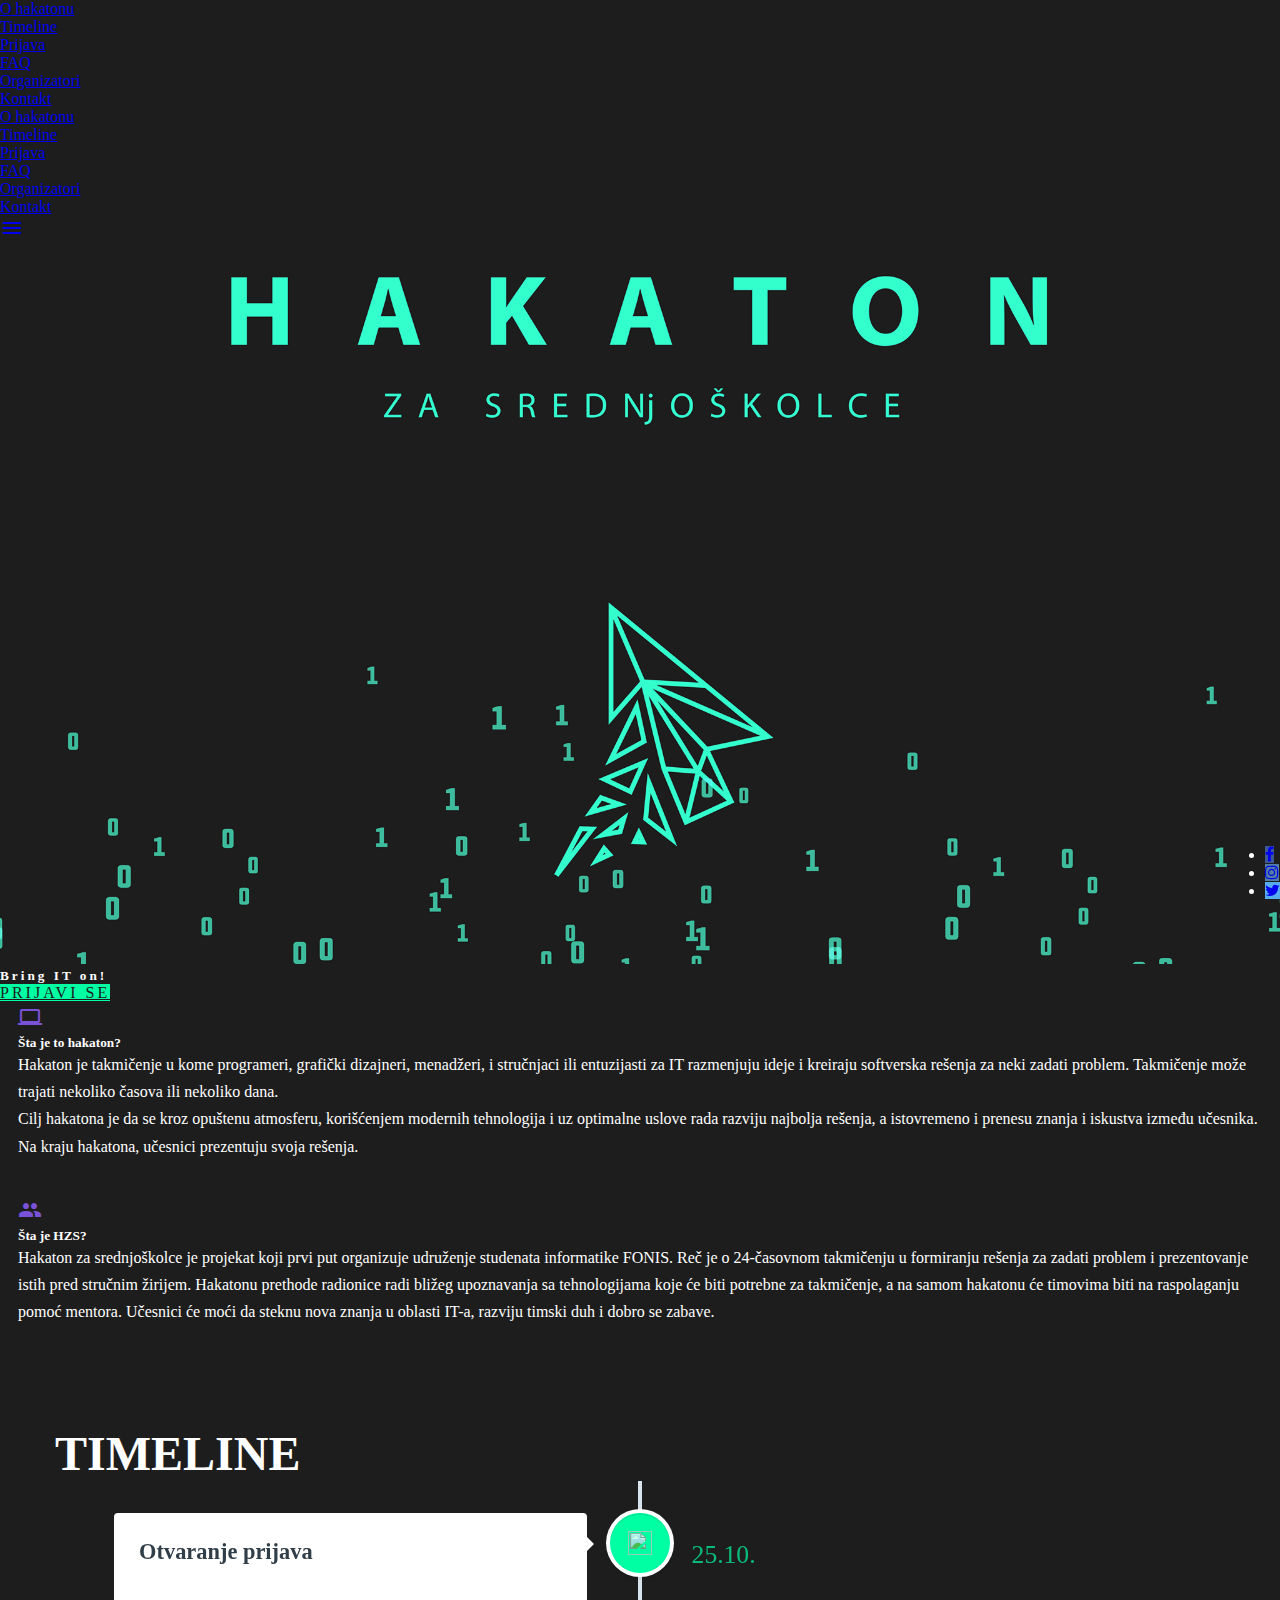
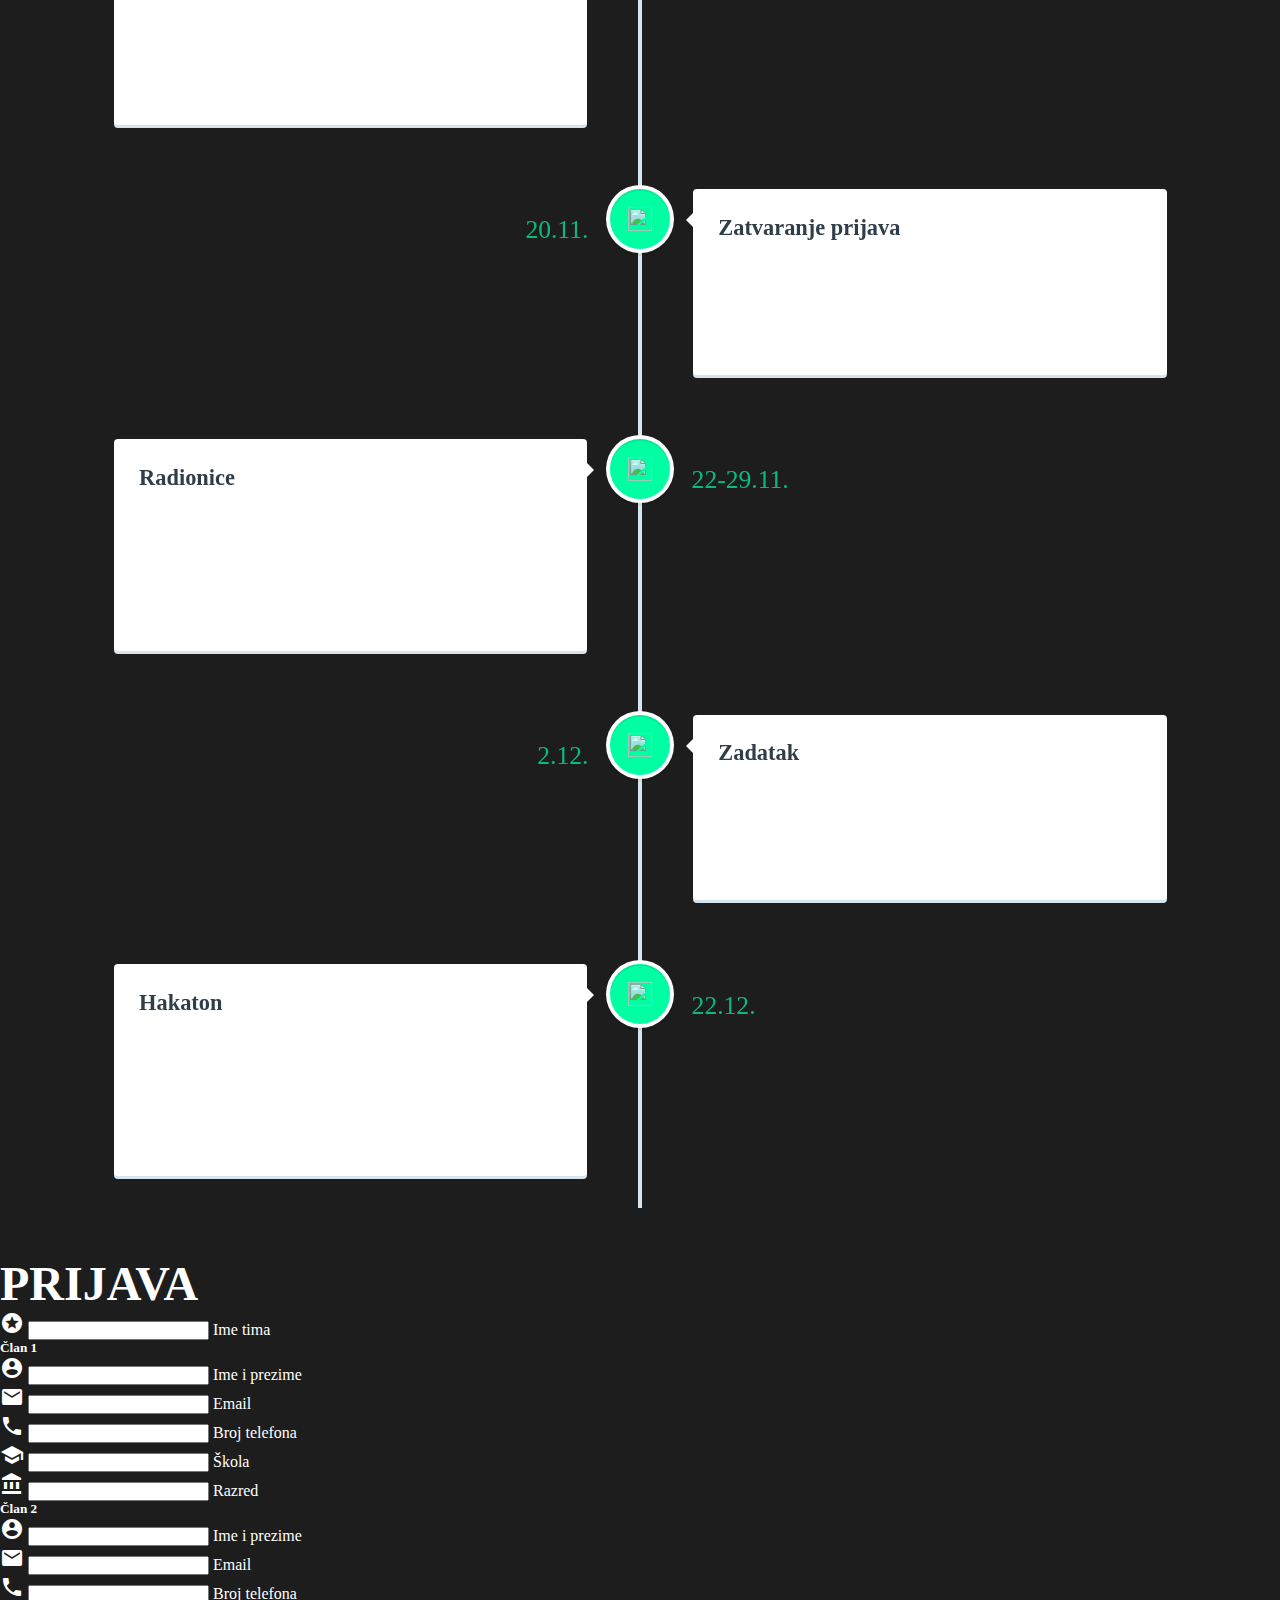
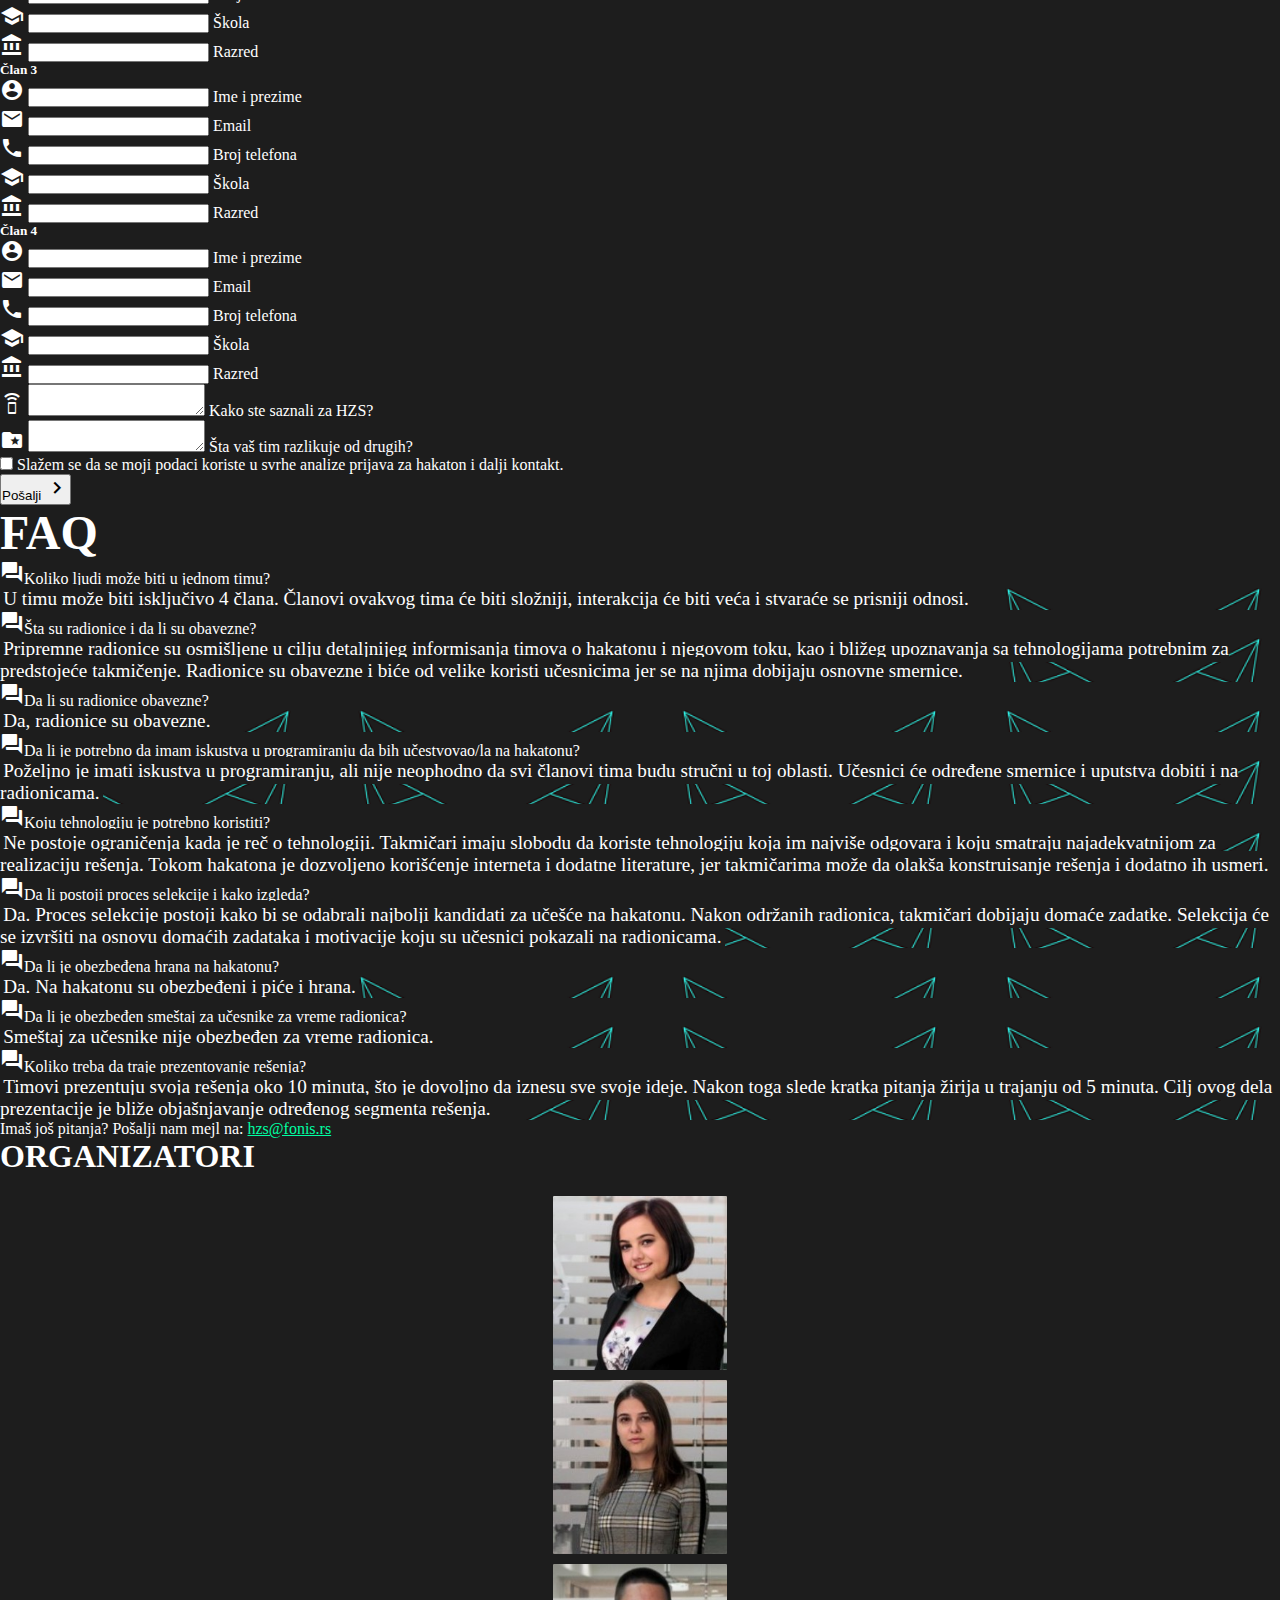
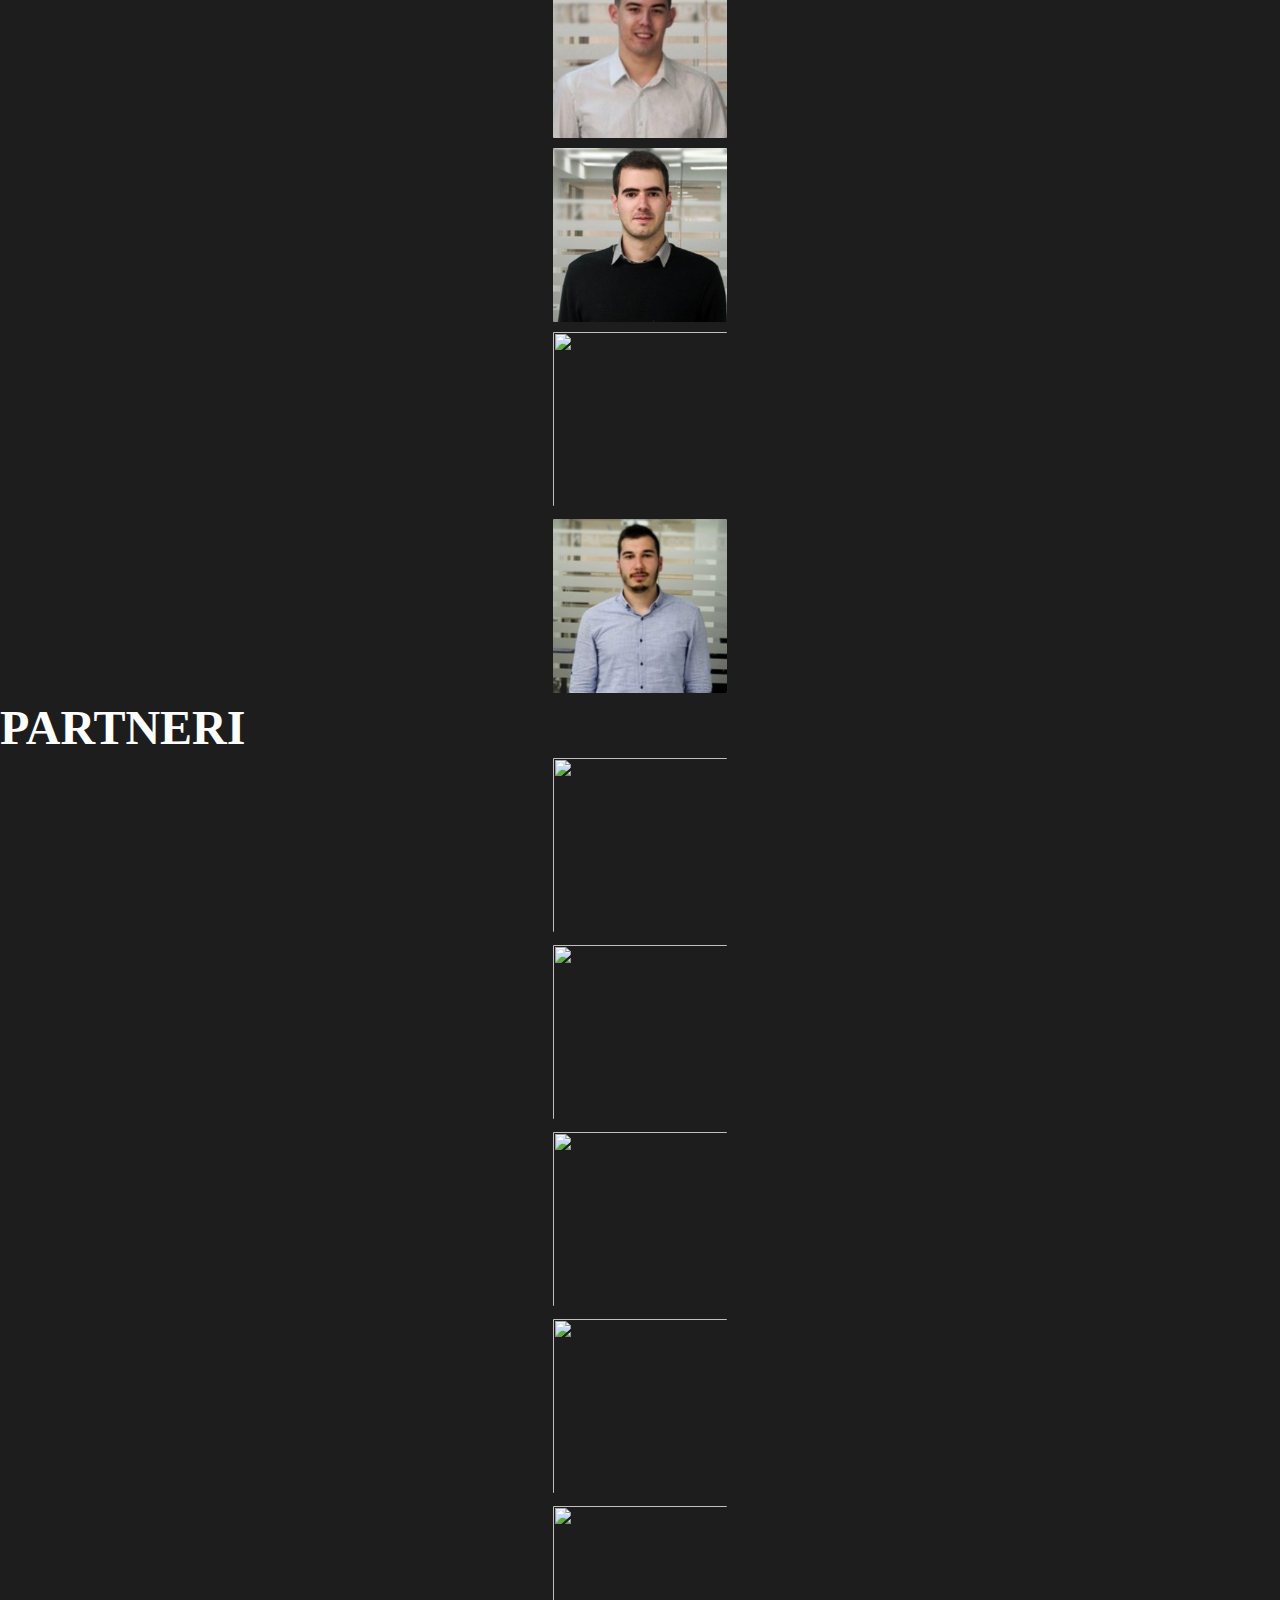
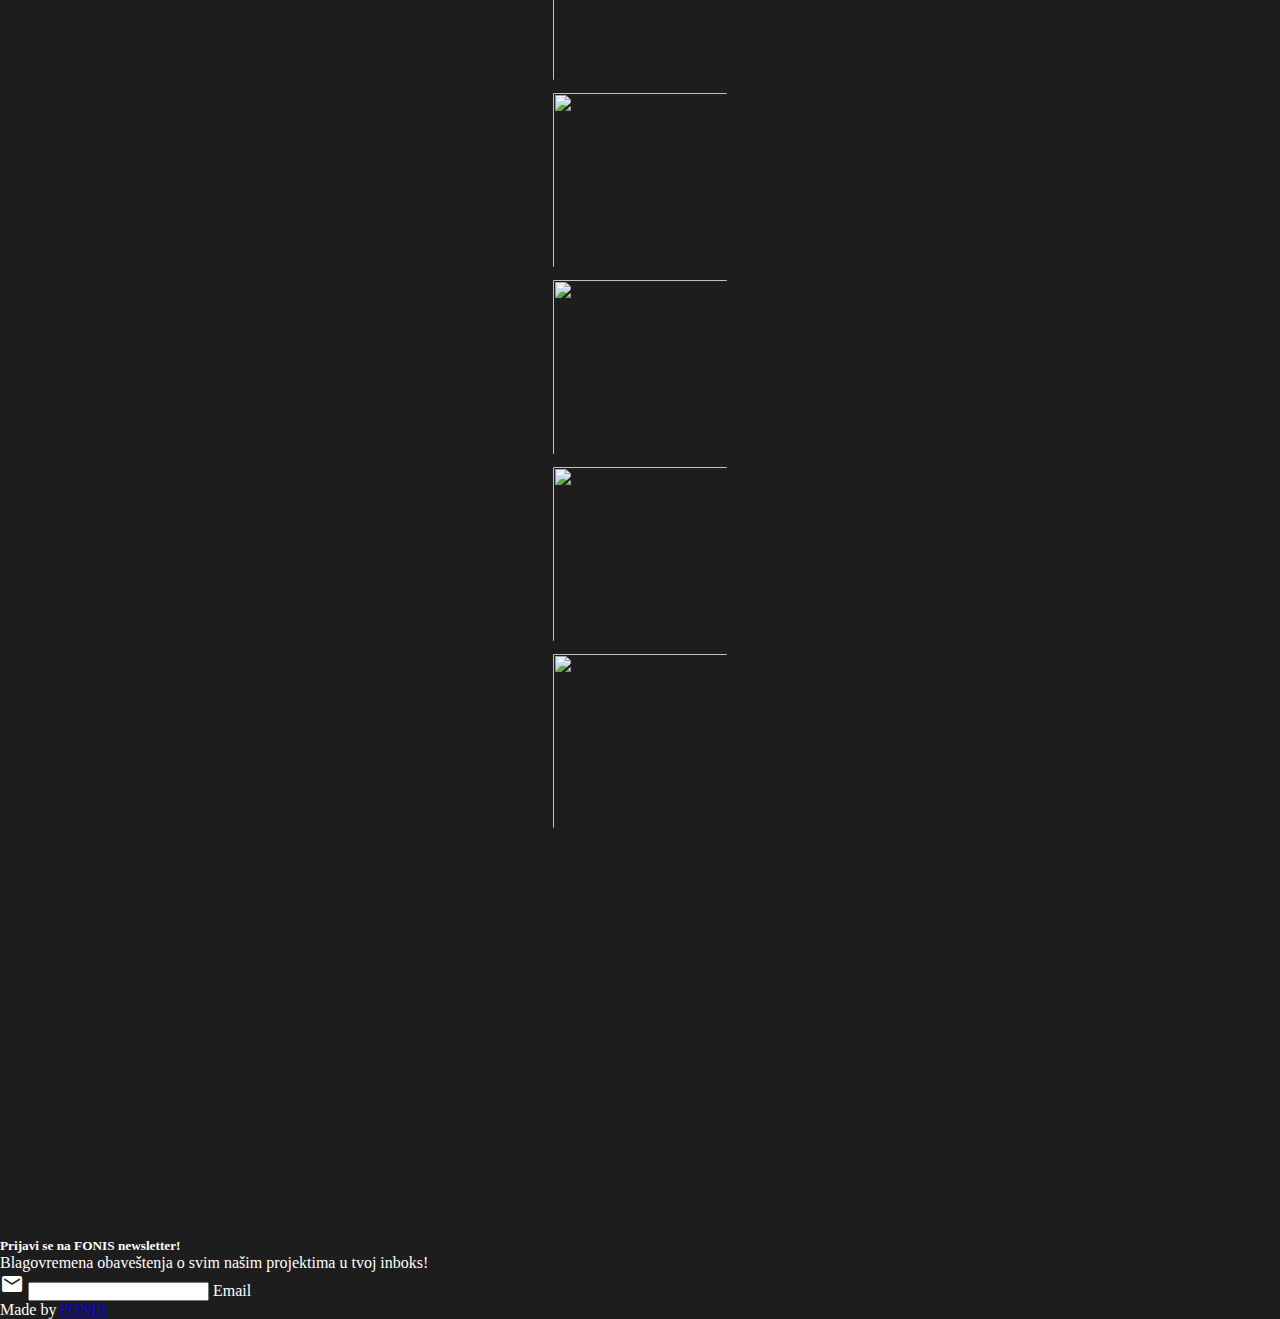
==== index.html @ 58810b2e "typo" ====
﻿<!DOCTYPE html>

<html>

<head>
    <meta http-equiv="Content-Type" content="text/html; charset=UTF-8" />
    <meta name="viewport" content="width=device-width, initial-scale=1, maximum-scale=1.0" />
    <meta name="description" content="Hakaton za srednjoškolce | 24-časovno takmičenje u programiranju">
    <meta name="keywords" content="hakaton, hackathon, hakovanje, hack, hacking, srednjoskolci, hzs, hakaton za srednjoskolce, hakaton za srednjoškolce, fonis, fon">
    <meta name="author" content="FONIS">

    <title>Hakaton za srednjoškolce</title>

    <link href="https://fonts.googleapis.com/icon?family=Material+Icons" rel="stylesheet">
    <link href="css/materialize.css" type="text/css" rel="stylesheet" media="screen,projection" />
    <link href="css/glitch.css" type="text/css" rel="stylesheet" media="screen,projection" />
    <link href="css/index.css" type="text/css" rel="stylesheet" media="screen,projection" />

    <!--Import font awesome icons-->
    <link rel="stylesheet" href="https://cdnjs.cloudflare.com/ajax/libs/font-awesome/4.7.0/css/font-awesome.css">
</head>

<body>
    <header>
        <div class="navbar-fixed">
            <nav class="accent-4" role="navigation">
                <div class="nav-wrapper">
                    <ul class="right hide-on-med-and-down">
                        <li>
                            <a href="#OHAKATONU">O hakatonu</a>
                        </li>
                        <li>
                            <a href="#TIMELINE">Timeline</a>
                        </li>
                        <li>
                            <a href="#PRIJAVA">Prijava</a>
                        </li>
                        <li>
                            <a href="#FAQ">FAQ</a>
                        </li>
                        <li>
                            <a href="#ORG">Organizatori</a>
                        </li>
                        <li>
                            <a href="#KONTAKT">Kontakt</a>
                        </li>
                    </ul>

                    <ul id="nav-mobile" class="sidenav">
                        <li>
                            <a href="#OHAKATONU">O hakatonu</a>
                        </li>
                        <li>
                            <a href="#TIMELINE">Timeline</a>
                        </li>
                        <li>
                            <a href="#PRIJAVA">Prijava</a>
                        </li>
                        <li>
                            <a href="#FAQ">FAQ</a>
                        </li>
                        <li>
                            <a href="#ORG">Organizatori</a>
                        </li>
                        <li>
                            <a href="#KONTAKT">Kontakt</a>
                        </li>
                    </ul>
                    <a href="#" data-target="nav-mobile" class="sidenav-trigger">
                        <i class="material-icons">menu</i>
                    </a>
                </div>
            </nav>
        </div>
    </header>

    <div class="container">
        <img src="img/baner111.png" class="banner">

        <div class="row center">
            <h5 class="white-text letter-spac-3 light">Bring IT on!</h5>
        </div>

        <div class="row center">
            <a href="#PRIJAVA" class="waves-effect btn-large letter-spac-3 btn-color-custom btn-text-color button-tekst">PRIJAVI
                SE
            </a>
        </div>

    </div>


    <section class="container section scrollspy" id="OHAKATONU">

        <!--   Icon Section   -->
        <div class="row">

            <div class="col s12 m6">
                <div class="card z-depth-5 card-styling">
                    <div class="icon-block">
                        <h2 class="center card-icon">
                            <i class="material-icons">laptop</i>
                        </h2>

                        <h5 class="center">Šta je to hakaton?</h5>

                        <p class="light center pad-bot-2 card-text">Hakaton je takmičenje u kome programeri, grafički
                            dizajneri, menadžeri, i stručnjaci ili entuzijasti za IT
                            razmenjuju ideje i kreiraju softverska rešenja za neki zadati problem. Takmičenje može
                            trajati nekoliko časova ili nekoliko dana.
                            <br>
                            Cilj hakatona je da se kroz opuštenu atmosferu, korišćenjem modernih tehnologija i uz
                            optimalne uslove rada razviju najbolja
                            rešenja, a istovremeno i prenesu znanja i iskustva između učesnika.
                            <br>
                            Na kraju hakatona, učesnici
                            prezentuju svoja rešenja.</p>
                    </div>
                </div>
            </div>

            <div class="col s12 m6">
                <div class="card z-depth-5 card-styling">
                    <div class="icon-block">
                        <h2 class="center card-icon">
                            <i class="material-icons">group</i>
                        </h2>
                        <h5 class="center">Šta je HZS?</h5>

                        <p class="light center pad-bot-2 card-text">Hakaton za srednjoškolce je projekat koji prvi put
                            organizuje udruženje studenata informatike FONIS.
                            Reč je o 24-časovnom takmičenju u formiranju rešenja za zadati problem i
                            prezentovanje istih pred stručnim žirijem. Hakatonu prethode radionice radi bližeg
                            upoznavanja sa tehnologijama koje će
                            biti potrebne za takmičenje, a na samom hakatonu će timovima biti na raspolaganju pomoć
                            mentora. Učеsnici će moći da
                            steknu nova znanja u oblasti IT-a, razviju timski duh i dobro se zabave.
                        </p>
                    </div>
                </div>
            </div>
        </div>
    </section>
    <br>


    <!-- RASPORED -->
    <section class="cd-timeline js-cd-timeline container" id="TIMELINE">
        <h3 style="font-size: 3rem;">TIMELINE</h3>
        <div class="cd-timeline__container">
            <div class="cd-timeline__block js-cd-block">
                <div class="cd-timeline__img cd-timeline__img--picture js-cd-img">
                    <img src="img/workshop.svg" class="radionice-slika">
                </div>
                <!-- cd-timeline__img -->

                <div class="cd-timeline__content js-cd-content">
                    <h2 id="radionice-naziv">Otvaranje prijava</h2>
                    <p class="black-text radionice-text">Lorem ipsum dolor sit amet, consectetur adipisicing elit.
                        Iusto, optio, dolorum provident rerum aut hic
                        quasi placeat iure tempora laudantium ipsa ad debitis unde? Iste voluptatibus minus veritatis
                        qui
                        ut.</p>
                    <span class="cd-timeline__date">25.10.</span>
                </div>
                <!-- cd-timeline__content -->
            </div>
            <!-- cd-timeline__block -->

            <div class="cd-timeline__block js-cd-block">
                <div class="cd-timeline__img cd-timeline__img--picture js-cd-img">
                    <img src="img/workshop.svg" class="radionice-slika">
                </div>
                <!-- cd-timeline__img -->

                <div class="cd-timeline__content js-cd-content">
                    <h2 id="radionice-naziv">Zatvaranje prijava</h2>
                    <p class="black-text radionice-text">Lorem ipsum dolor sit amet, consectetur adipisicing elit.
                        Iusto, optio, dolorum provident rerum aut hic
                        quasi placeat iure tempora laudantium ipsa ad debitis unde?</p>
                    <span class="cd-timeline__date">20.11.</span>
                </div>
                <!-- cd-timeline__content -->
            </div>
            <!-- cd-timeline__block -->

            <div class="cd-timeline__block js-cd-block">
                <div class="cd-timeline__img cd-timeline__img--picture js-cd-img">
                    <img src="img/workshop.svg" class="radionice-slika">
                </div>
                <!-- cd-timeline__img -->

                <div class="cd-timeline__content js-cd-content">
                    <h2 id="radionice-naziv">Radionice</h2>
                    <p class="black-text radionice-text">Lorem ipsum dolor sit amet, consectetur adipisicing elit.
                        Excepturi, obcaecati, quisquam id molestias
                        eaque asperiores voluptatibus cupiditate error assumenda delectus odit similique earum
                        voluptatem
                        doloremque dolorem ipsam quae rerum quis.
                    </p>
                    <span class="cd-timeline__date">22-29.11.</span>
                </div>
                <!-- cd-timeline__content -->
            </div>
            <!-- cd-timeline__block -->

            <div class="cd-timeline__block js-cd-block">
                <div class="cd-timeline__img cd-timeline__img--picture js-cd-img">
                    <img src="img/workshop.svg" class="radionice-slika">
                </div>
                <!-- cd-timeline__img -->

                <div class="cd-timeline__content js-cd-content">
                    <h2 id="radionice-naziv">Zadatak</h2>
                    <p class="black-text radionice-text">Lorem ipsum dolor sit amet, consectetur adipisicing elit.
                        Iusto, optio, dolorum provident rerum aut hic
                        quasi placeat iure tempora laudantium ipsa ad debitis unde?</p>
                    <span class="cd-timeline__date">2.12.</span>
                </div>
                <!-- cd-timeline__content -->
            </div>
            <!-- cd-timeline__block -->

            <div class="cd-timeline__block js-cd-block">
                <div class="cd-timeline__img cd-timeline__img--picture js-cd-img">
                    <img src="img/workshop.svg" class="radionice-slika">
                </div>
                <!-- cd-timeline__img -->

                <div class="cd-timeline__content js-cd-content">
                    <h2 id="radionice-naziv">Hakaton</h2>
                    <p class="black-text radionice-text">Lorem ipsum dolor sit amet, consectetur adipisicing elit.
                        Iusto, optio, dolorum provident rerum aut hic
                        quasi placeat iure tempora laudantium ipsa ad debitis unde? Iste voluptatibus minus veritatis
                        qui
                        ut.</p>
                    <span class="cd-timeline__date">22.12.</span>
                </div>
                <!-- cd-timeline__content -->
            </div>
            <!-- cd-timeline__block -->

        </div>
    </section>
    <!-- cd-timeline -->

    <!-- PRIJAVA -->

    <section class="container section scrollspy row" id="PRIJAVA">
        <h3 style="font-size: 3rem;" id="zafokus">PRIJAVA</h3>
        <form class="col s12" name="submit-to-google-sheet" id="formaprijava">

            <div class="row">
                <div class="input-field col s12">
                    <i class="material-icons prefix">stars</i>
                    <input name="teamName" id="teamName" type="text" class="validate" required>
                    <label for="teamName">Ime tima</label>
                </div>
            </div>

            <div class="row">
                <h5>Član 1</h5>
                <div class="input-field col s12 m6 l6">
                    <i class="material-icons prefix">account_circle</i>
                    <input name="firstName1" id="firstName1" type="text" class="validate" required>
                    <label for="firstName1">Ime i prezime</label>
                </div>

                <div class="row">
                    <div class="input-field col s12 m6 l6">
                        <i class="material-icons prefix">email</i>
                        <input name="email1" id="email1" type="email" class="validate" required>
                        <label for="email1">Email</label>
                        <span class="helper-text" data-error="wrong" data-success="right"></span>
                    </div>
                </div>

                <div class="input-field col s12 m6 l6">
                    <i class="material-icons prefix">phone</i>
                    <input name="number1" id="number1" type="text" class="validate" required>
                    <label for="number1">Broj telefona</label>
                </div>

                <div class="input-field col s12 m6 l6">
                    <i class="material-icons prefix">school</i>
                    <input name="skola1" id="skola1" type="text" class="validate" required>
                    <label for="skola1">Škola</label>
                </div>

                <div class="col s4"></div>
                <div class="input-field col s12 m4 l4">
                    <i class="material-icons prefix">account_balance</i>
                    <input name="razred1" id="razred1" type="text" class="validate" required>
                    <label for="razred1">Razred</label>
                </div>
                <div class="col s4"></div>
            </div>

            <div class="row">
                <h5>Član 2</h5>
                <div class="input-field col s12 m6 l6">
                    <i class="material-icons prefix">account_circle</i>
                    <input name="firstName2" id="firstName2" type="text" class="validate" required>
                    <label for="firstName2">Ime i prezime</label>
                </div>

                <div class="row">
                    <div class="input-field col s12 m6 l6">
                        <i class="material-icons prefix">email</i>
                        <input name="email2" id="email2" type="email" class="validate" required>
                        <label for="email2">Email</label>
                        <span class="helper-text" data-error="wrong" data-success="right"></span>
                    </div>
                </div>

                <div class="input-field col s12 m6 l6">
                    <i class="material-icons prefix">phone</i>
                    <input name="number2" id="number2" type="text" class="validate" required>
                    <label for="number2">Broj telefona</label>
                </div>

                <div class="input-field col s12 m6 l6">
                    <i class="material-icons prefix">school</i>
                    <input name="skola2" id="skola2" type="text" class="validate" required>
                    <label for="skola2">Škola</label>
                </div>

                <div class="col s4"></div>
                <div class="input-field col s12 m4 l4">
                    <i class="material-icons prefix">account_balance</i>
                    <input name="razred2" id="razred2" type="text" class="validate" required>
                    <label for="razred2">Razred</label>
                </div>
                <div class="col s4"></div>
            </div>

            <div class="row">
                <h5>Član 3</h5>
                <div class="input-field col s12 m6 l6">
                    <i class="material-icons prefix">account_circle</i>
                    <input name="firstName3" id="firstName3" type="text" class="validate" required>
                    <label for="firstName3">Ime i prezime</label>
                </div>

                <div class="row">
                    <div class="input-field col s12 m6 l6">
                        <i class="material-icons prefix">email</i>
                        <input name="email3" id="email3" type="email" class="validate" required>
                        <label for="email3">Email</label>
                        <span class="helper-text" data-error="wrong" data-success="right"></span>
                    </div>
                </div>

                <div class="input-field col s12 m6 l6">
                    <i class="material-icons prefix">phone</i>
                    <input name="number3" id="number3" type="text" class="validate" required>
                    <label for="number3">Broj telefona</label>
                </div>

                <div class="input-field col s12 m6 l6">
                    <i class="material-icons prefix">school</i>
                    <input name="skola3" id="skola3" type="text" class="validate" required>
                    <label for="skola3">Škola</label>
                </div>

                <div class="col s4"></div>
                <div class="input-field col s12 m4 l4">
                    <i class="material-icons prefix">account_balance</i>
                    <input name="razred3" id="razred3" type="text" class="validate" required>
                    <label for="razred3">Razred</label>
                </div>
                <div class="col s4"></div>
            </div>

            <div class="row">
                <h5>Član 4</h5>
                <div class="input-field col s12 m6 l6">
                    <i class="material-icons prefix">account_circle</i>
                    <input name="firstName4" id="firstName4" type="text" class="validate" required>
                    <label for="firstName4">Ime i prezime</label>
                </div>

                <div class="row">
                    <div class="input-field col s12 m6 l6">
                        <i class="material-icons prefix">email</i>
                        <input name="email4" id="email4" type="email" class="validate" required>
                        <label for="email4">Email</label>
                        <span class="helper-text" data-error="wrong" data-success="right"></span>
                    </div>
                </div>

                <div class="input-field col s12 m6 l6">
                    <i class="material-icons prefix">phone</i>
                    <input name="number4" id="number4" type="text" class="validate" required>
                    <label for="number4">Broj telefona</label>
                </div>

                <div class="input-field col s12 m6 l6">
                    <i class="material-icons prefix">school</i>
                    <input name="skola4" id="skola4" type="text" class="validate" required>
                    <label for="skola4">Škola</label>
                </div>

                <div class="col s4"></div>
                <div class="input-field col s12 m4 l4">
                    <i class="material-icons prefix">account_balance</i>
                    <input name="razred4" id="razred4" type="text" class="validate" required>
                    <label for="razred4">Razred</label>
                </div>
                <div class="col s4"></div>
            </div>

            <div class="row">
                <div class="input-field col s12 m12 l12">
                    <i class="material-icons prefix">speaker_phone</i>
                    <textarea name="textarea1" id="textarea1" class="materialize-textarea" required></textarea>
                    <label for="textarea1">Kako ste saznali za HZS?</label>
                </div>

                <div class="input-field col s12 m12 l12">
                    <i class="material-icons prefix">folder_special</i>
                    <textarea name="textarea2" id="textarea2" class="materialize-textarea" required></textarea>
                    <label for="textarea2">Šta vaš tim razlikuje od drugih?</label>
                </div>
                <p>
                    <label>
                        <input type="checkbox" class="filled-in" required />
                        <span>Slažem se da se moji podaci koriste u svrhe analize prijava za hakaton i dalji kontakt.</span>
                    </label>
            </div>

            <div class="center-align">
                <button class="btn waves-effect waves-light" type="submit" name="action">Pošalji
                    <i class="material-icons right">keyboard_arrow_right</i>
                </button>
            </div>

        </form>
    </section>

    <!-- FAQ -->

    <section id="FAQ" class="container section scrollspy">

        <h3 style="font-size: 3rem;">FAQ</h3>
        <ul class="collapsible popout">
            <li>
                <div class="collapsible-header">
                    <i class="material-icons">question_answer</i>Koliko ljudi može biti u jednom timu?</div>
                <div class="collapsible-body">
                    <span id="faq-text"> U timu može biti isključivo 4 člana. Članovi ovakvog tima će biti složniji,
                        interakcija će biti veća i stvaraće se prisniji odnosi.</span>
                </div>
            </li>
            <li>
                <div class="collapsible-header">
                    <i class="material-icons">question_answer</i>Šta su radionice i da li su obavezne?</div>
                <div class="collapsible-body">
                    <span id="faq-text">Pripremne radionice su osmišljene u cilju detaljnijeg informisanja timova o
                        hakatonu i njegovom toku,
                        kao i bližeg upoznavanja sa tehnologijama potrebnim za predstojeće takmičenje.
                        Radionice su obavezne i biće od velike koristi učesnicima jer se na njima dobijaju osnovne
                        smernice.
                    </span>
                </div>
            </li>

            <li>
                <div class="collapsible-header">
                    <i class="material-icons">question_answer</i>Da li su radionice obavezne? </div>
                <div class="collapsible-body">
                    <span id="faq-text">Da, radionice su obavezne.</span>
                </div>
            </li>
            <li>
                <div class="collapsible-header">
                    <i class="material-icons">question_answer</i>Da li je potrebno da imam iskustva u programiranju da
                    bih učestvovao/la na hakatonu?
                </div>
                <div class="collapsible-body">
                    <span id="faq-text">Poželjno je imati iskustva u programiranju, ali nije neophodno da svi članovi
                        tima budu
                        stručni u toj oblasti. Učesnici će određene smernice i uputstva dobiti i na radionicama.
                    </span>
                </div>
            </li>
            <li>
                <div class="collapsible-header">
                    <i class="material-icons">question_answer</i>Koju tehnologiju je potrebno koristiti?</div>
                <div class="collapsible-body">
                    <span id="faq-text">Ne postoje ograničenja kada je reč o tehnologiji. Takmičari imaju slobodu da
                        koriste
                        tehnologiju koja im najviše odgovara i koju smatraju najadekvatnijom za realizaciju rešenja.
                        Tokom hakatona je dozvoljeno korišćenje interneta i dodatne literature,
                        jer takmičarima može da olakša konstruisanje rešenja i dodatno ih usmeri. </span>
                </div>
            </li>
            <li>
                <div class="collapsible-header">
                    <i class="material-icons">question_answer</i>Da li postoji proces selekcije i kako izgleda?</div>
                <div class="collapsible-body">
                    <span id="faq-text">Da. Proces selekcije postoji kako bi se odabrali najbolji kandidati za učešće
                        na hakatonu.
                        Nakon održanih radionica, takmičari dobijaju domaće zadatke.
                        Selekcija će se izvršiti na osnovu domaćih zadataka i motivacije koju su učesnici pokazali na
                        radionicama.
                    </span>
                </div>
            </li>
            <li>
                <div class="collapsible-header">
                    <i class="material-icons">question_answer</i>Da li je obezbeđena hrana na hakatonu?</div>
                <div class="collapsible-body">
                    <span id="faq-text">Da. Na hakatonu su obezbeđeni i piće i hrana.</span>
                </div>
            </li>
            <li>
                <div class="collapsible-header">
                    <i class="material-icons">question_answer</i>Da li je obezbeđen smeštaj za učesnike za vreme
                    radionica?
                </div>
                <div class="collapsible-body">
                    <span id="faq-text">Smeštaj za učesnike nije obezbeđen za vreme radionica.</span>
                </div>
            </li>
            <li>
                <div class="collapsible-header">
                    <i class="material-icons">question_answer</i>Koliko treba da traje prezentovanje rešenja?</div>
                <div class="collapsible-body">
                    <span id="faq-text">Timovi prezentuju svoja rešenja oko 10 minuta, što je dovoljno da iznesu sve
                        svoje ideje.
                        Nakon toga slede kratka pitanja žirija u trajanju od 5 minuta.
                        Cilj ovog dela prezentacije je bliže objašnjavanje određenog segmenta rešenja.
                    </span>
                </div>
            </li>
        </ul>

        <p id="mailto">
            Imaš još pitanja? Pošalji nam mejl na:
            <a href="mailto:hzs@fonis.rs" target="_top">hzs@fonis.rs</a>
        </p>
    </section>

    <!-- ORGANIZATORI -->

    <section id="ORG" class="container section scrollspy col s12 m12">
        <h3 style="font-size: 2rem;">ORGANIZATORI</h3>
        <br>

        <div class="row">
            <div class="col s12 m6 l4" id="blur1">
                <img src="img/svetlana.jpg" class="organizator-logo materialbox responsive-img card ">
                <div class="caption center-align">
                    <h4 style="font-size: 1.4rem;">
                        Koordinator projekta
                    </h4>
                    <h6 style="font-size: 1rem;">
                        Svetlana Tomić
                    </h6>
                    <div class="linkedin">
                        <a href="https://www.linkedin.com/in/svetlana-tomić"><i class="fa fa-linkedin"></i></a>
                    </div>
                </div>
            </div>

            <div class="col s12 m6 l4" id="blur1">
                <img src="img/jelica.jpg" class="organizator-logo materialbox responsive-img card ">
                <div class="caption center-align">
                    <h4 style="font-size: 1.4rem;">
                        Koordinator za PR
                    </h4>
                    <h6 style="font-size: 1rem;">
                        Jelica Stanojević
                    </h6>
                    <div class="linkedin">
                        <a href="#"><i class="fa fa-linkedin"></i></a>
                    </div>
                </div>
            </div>
            <div class="col s12 m6 l4" id="blur1">
                <img src="img/milos.jpg" class="organizator-logo materialbox responsive-img card ">
                <div class="caption center-align">
                    <h4 style="font-size: 1.4rem;">
                        Koordinator za HR
                    </h4>
                    <h6 style="font-size: 1rem;">
                        Miloš Janković
                    </h6>
                    <div class="linkedin">
                        <a href="https://www.linkedin.com/in/milos98/"><i class="fa fa-linkedin"></i></a>
                    </div>
                </div>
            </div>
            <div class="col s12 m6 l4" id="blur1">
                <img src="img/jovan.jpg" class="organizator-logo materialbox responsive-img card ">
                <div class="caption center-align">
                    <h4 style="font-size: 1.4rem;">
                        Koordinator za CR
                    </h4>
                    <h6 style="font-size: 1rem;">
                        Jovan Petrović
                    </h6>
                    <div class="linkedin">
                        <a href="#"><i class="fa fa-linkedin"></i></a>
                    </div>
                </div>
            </div>
            <div class="col s12 m6 l4" id="blur1">
                <img src="img/kaca.jpg" class="organizator-logo materialbox responsive-img card ">
                <div class="caption center-align">
                    <h4 style="font-size: 1.4rem;">
                        Koordinator za IT i dizajn
                    </h4>
                    <h6 style="font-size: 1rem;">
                        Katarina Jerinić
                    </h6>
                    <div class="linkedin">
                        <a href="https://www.linkedin.com/in/katarina-jerinić"><i class="fa fa-linkedin"></i></a>
                    </div>
                </div>
            </div>
            <div class="col s12 m6 l4" id="blur1">
                <img src="img/nikola.jpg" class="organizator-logo materialbox responsive-img card ">
                <div class="caption center-align">
                    <h4 style="font-size: 1.4rem;">
                        Koordinator logistike
                    </h4>
                    <h6 style="font-size: 1rem;">
                        Nikola Ristić
                    </h6>
                    <div class="linkedin">
                        <a href="https://www.linkedin.com/in/nikola-ristić-494478169/"><i class="fa fa-linkedin"></i></a>
                    </div>
                </div>
            </div>
        </div>
    </section>

    <!-- SPONZORI -->

    <section class="container section scrollspy">
        <h3 style="font-size: 3rem;">PARTNERI</h3>

        <div class="row">

            <div class="col s6 m6 l4" id="blur1">
                <img src="https://via.placeholder.com/240x240" class="sponzor-logo materialbox responsive-img card ">
                <a href="#">
                    <h5>Company
                        <br> Name</h5>
                </a>
            </div>

            <div class="col s6 m6 l4" id="blur1">
                <img src="https://via.placeholder.com/240x240" class="sponzor-logo materialbox responsive-img card">
                <a href="#">
                    <h5>Company
                        <br> Name</h5>
                </a>
            </div>

            <div class="col s6 m6 l4" id="blur1">
                <img src="https://via.placeholder.com/240x240" class="sponzor-logo materialbox responsive-img card">
                <a href="#">
                    <h5>Company
                        <br> Name</h5>
                </a>
            </div>

            <div class="col s6 m6 l4" id="blur1">
                <img src="https://via.placeholder.com/240x240" class="sponzor-logo materialbox responsive-img card">
                <a href="#">
                    <h5>Company
                        <br> Name</h5>
                </a>
            </div>

            <div class="col s6 m6 l4" id="blur1">
                <img src="https://via.placeholder.com/240x240" class="sponzor-logo materialbox responsive-img card">
                <a href="#">
                    <h5>Company
                        <br> Name</h5>
                </a>
            </div>

            <div class="col s6 m6 l4" id="blur1">
                <img src="https://via.placeholder.com/240x240" class="sponzor-logo materialbox responsive-img card">
                <a href="#">
                    <h5>Company
                        <br> Name</h5>
                </a>
            </div>

            <div class="col s6 m6 l4" id="blur1">
                <img src="https://via.placeholder.com/240x240" class="sponzor-logo materialbox responsive-img card">
                <a href="#">
                    <h5>Company
                        <br> Name</h5>
                </a>
            </div>

            <div class="col s6 m6 l4" id="blur1">
                <img src="https://via.placeholder.com/240x240" class="sponzor-logo materialbox responsive-img card">
                <a href="#">
                    <h5>Company
                        <br> Name</h5>
                </a>
            </div>

            <div class="col s12 m12 l4" id="blur1">
                <img src="https://via.placeholder.com/240x240" class="sponzor-logo materialbox responsive-img card">
                <a href="#">
                    <h5>Company
                        <br> Name</h5>
                </a>
            </div>
        </div>
    </section>

    <!--Floating ikonice za drustvene mreze-->
    <div class="rightSidebar">
        <ul class="collection" id="floatingCollection">
            <li class="collection-item cItem">
                <a href="https://www.facebook.com/fonis.rs/" class="waves-effect waves-light btn-floating social facebook"
                    id="fb">
                    <i class="fa fa-facebook"></i>
                </a>
            </li>
            <li class="collection-item cItem">
                <a href="https://www.instagram.com/fonis_fon" class="waves-effect waves-light btn-floating social instagram ig"
                    id="ig">
                    <i class="fa fa-instagram"></i>
                </a>
            </li>
            <li class="collection-item cItem">
                <a href="https://twitter.com/fonis_fon" class="waves-effect waves-light btn-floating social twitter tw"
                    id="tw">
                    <i class="fa fa-twitter"></i>
                </a>
            </li>
        </ul>

    </div>

    <div id="map" class="container">

    </div>

    <footer id="KONTAKT" class="page-footer teal">
        <div class="container">
            <div class="row">
                <div class="col l6 m12 s12">
                    <h5 class="white-text">Prijavi se na FONIS newsletter!</h5>
                    <p class="grey-text text-lighten-4">Blagovremena obaveštenja o svim našim projektima u tvoj inboks!</p>
                </div>
                <div class="input-field col l6 m12 s12">
                    <form>
                        <i class="material-icons prefix">email</i>
                        <input name="email3" id="email3" type="email" class="validate" required>
                        <label for="email3">Email</label>
                        <span class="helper-text" data-error="wrong" data-success="right"></span>
                    </form>
                </div>
            </div>
        </div>

        <div class="footer-copyright container teal">
            <span>Made by
                <a class="orange-text text-lighten-3" href="http://fonis.rs">FONIS</a>
            </span>
        </div>

    </footer>

    <script src="https://code.jquery.com/jquery-2.1.1.min.js"></script>
    <script src="js/materialize.js"></script>
    <script src="js/materialize.min.js"></script>
    <script src="js/init.js"></script>
    <script async defer src="https://maps.googleapis.com/maps/api/js?key=AIzaSyDBThGdej9p6XHw9_4j3Q0h4utbNFp4I2w&callback=initMap">
    </script>
    <script>
        function initMap() {
            var location = { lat: 44.773, lng: 20.475 };
            var map = new google.maps.Map(
                document.getElementById('map'), { zoom: 15, center: location });
            var marker = new google.maps.Marker({ position: location, map: map });
        }
    </script>


</body>

</html>
---- css/index.css ----
* {
    box-sizing: border-box;
    margin: 0;
    padding: 0;
    max-width: 100vw;
}

:root {
  --neon-blue: #00ffa3;
  --black: #1d1d1d;
  --purple: #7952d8;
}
 
.banner {
    -webkit-background-size: cover;
    -moz-background-size: cover;
    -o-background-size: cover;
    background-size: cover;
    max-width: 100%;
    /*border-bottom: 2px solid var(--neon-blue);*/
}

body {
  background-color: var(--black);
  display: flex;
  min-height: 100vh;
  flex-direction: column;
  color: white;
}

main {
    flex: 1 0 auto;
}

.nav-wrapper {
    background-color: var(--black);
}

.navbar-fixed {
    z-index: 999;
}

.card-styling {
    background-color: var(--black);
}

.pad-bot-2 {
    padding-bottom: 2em;
}

.icon {
    position: relative;
}

.card-icon {
  color: var(--purple);
}

.card {
    padding: 3px;

    transition: 0.3s;
    border-radius: 15px; /* 5px rounded corners */
}

.card:hover, .card:active {
    box-shadow: 0.1px 0.3px 0.3px 0 var(--neon-blue);
}

.card-text {
  line-height: 1.7em;
}

.icon-block {
  padding: 0 15px;
}
.icon-block .material-icons {
	font-size: inherit;
}

.letter-spac-1 {
    letter-spacing: 1px;
}

.letter-spac-3 {
    letter-spacing: 3px;
}

.btn-color-custom {
    background-color: var(--neon-blue);
}

.btn-text-color {
    color: var(--black);
}

.collapsible-header {
    background-color: var(--black);
}

.collapsible-body {
    background-image: url("../img/faqstrelica.png");
    background-size: cover;
    background-color: #1d1d1d;
}

#faq-text {
  padding: 0.2rem;
  font-size: 1.2rem;
  background-color: #1d1d1d;
}

.linkedin {
  margin-top: 3rem;
  z-index: 1;
}

#blur1 {
    text-align: center;
    position: relative;
}

#blur1 img {
    width: 180px;
    height: 180px;
    border-radius: 4px;
    transition: .3s;
}

#blur1:hover img {
    filter: blur(2px) brightness(60%);
}

#blur1 :not(img) {
    position: absolute;
    top: 20%;
    right: 2%;
    z-index: 1;
    color: #fff;
    width: 95%;
    opacity: 0;
    transition: .3s;
}

#blur1 h6 {
    top: 60%;
}

#blur1:hover :not(img) {
    opacity: 1;
}

.rightSidebar {
    z-index: 1;
    position: fixed;
    bottom: 0px;
    right: 0px;
}

#floatingCollection {
    border: 0px;
    border-radius: 0px;
}
.cItem {
    border-bottom: 0px !important;
    background-color: transparent !important;
}
#fb {
    background: #3B5998;
}
#tw {
    background: #55ACEE;
}
#ig {
    background: #517fa4;
}

#map{
    height: 400px;
    width: 100%;
}

/* Extra small devices (phones, 600px and down) */
@media only screen and (max-width: 600px) {
    #banner {
        width: 95vw;
        height: 110vw;
    }
    
    #hzs {
        font-size: 3.2em;
        text-shadow: 3.5px 3.5px var(--black);
        font-weight: 400;
    }

    #radionice-naziv{
        font-size: 1.2em;
    }

    .cd-timeline__date {
      color: #000000 !important;      
      font-weight: 500;
    }

    .input-field > input, #textarea1, #textarea2{
      font-size: 10px !important;
    }

    .prefix{
      font-size: 20px !important;
      top: 15px !important;
    }

    h1.end {
      font-size: 15px !important;
    }

}

/* Small devices (portrait tablets and large phones, 600px and up) */
@media only screen and (min-width: 600px) {
    #banner {
        width: 96vw;
        height: 80vw;
    }
    
    h1 {
        font-size: 1.2em;
        text-shadow: 3px 3px var(--black);
        font-weight: 400;
    }
}

/* Medium devices (landscape tablets, 768px and up) */
@media only screen and (min-width: 768px) {
    #banner {
        width: 97.6vw;
        height: 48vw;
    }
}

/* Large devices (laptops/desktops, 992px and up) */
@media only screen and (min-width: 992px) {
    #banner {
        width: 98vw;
        height: 50vw;
    }
}

/* Extra large devices (large laptops and desktops, 1200px and up) */
@media only screen and (min-width: 1200px) {
    #banner {
        width: 100vw;
        height: 45vw;
    }
    .radionice-text{
        font-size: 1.2em !important;
    }
}


.cd-timeline {
    overflow: hidden;
    margin: 2em auto;
  }
  
  .cd-timeline__container {
    position: relative;
    width: 90%;
    max-width: 1170px;
    margin: 0 auto;
    padding: 2em 0;
  }
  
  .cd-timeline__container::before {
    /* this is the vertical line */
    content: '';
    position: absolute;
    top: 0;
    left: 18px;
    height: 100%;
    width: 4px;
    background: #d7e4ed;
  }
  
  @media only screen and (min-width: 1170px) {
    .cd-timeline {
      margin-top: 3em;
      margin-bottom: 3em;
    }
    .cd-timeline__container::before {
      left: 50%;
      margin-left: -2px;
    }
  }
  
  .cd-timeline__block {
    position: relative;
    margin: 2em 0;
  }
  
  .cd-timeline__block:after {
    /* clearfix */
    content: "";
    display: table;
    clear: both;
  }
  
  .cd-timeline__block:first-child {
    margin-top: 0;
  }
  
  .cd-timeline__block:last-child {
    margin-bottom: 0;
  }
  
  @media only screen and (min-width: 1170px) {
    .cd-timeline__block {
      margin: 4em 0;
    }
  }
  
  .cd-timeline__img {
    position: absolute;
    top: 0;
    left: 0;
    width: 40px;
    height: 40px;
    border-radius: 50%;
    -webkit-box-shadow: 0 0 0 4px white, inset 0 2px 0 rgba(0, 0, 0, 0.08), 0 3px 0 4px rgba(0, 0, 0, 0.05);
            box-shadow: 0 0 0 4px white, inset 0 2px 0 rgba(0, 0, 0, 0.08), 0 3px 0 4px rgba(0, 0, 0, 0.05);
  }
  
  .cd-timeline__img img {
    display: block;
    width: 24px;
    height: 24px;
    position: relative;
    left: 50%;
    top: 50%;
    margin-left: -12px;
    margin-top: -12px;
  }
  
  .cd-timeline__img.cd-timeline__img--picture {
    background: var(--neon-blue);
  }
    
  @media only screen and (min-width: 1170px) {
    .cd-timeline__img {
      width: 60px;
      height: 60px;
      left: 50%;
      margin-left: -30px;
      /* Force Hardware Acceleration */
      -webkit-transform: translateZ(0);
              transform: translateZ(0);
    }
    .cd-timeline__img.cd-timeline__img--bounce-in {
      visibility: visible;
      -webkit-animation: cd-bounce-1 0.6s;
              animation: cd-bounce-1 0.6s;
    }
  }
  
  @-webkit-keyframes cd-bounce-1 {
    0% {
      opacity: 0;
      -webkit-transform: scale(0.5);
              transform: scale(0.5);
    }
    60% {
      opacity: 1;
      -webkit-transform: scale(1.2);
              transform: scale(1.2);
    }
    100% {
      -webkit-transform: scale(1);
              transform: scale(1);
    }
  }
  
  @keyframes cd-bounce-1 {
    0% {
      opacity: 0;
      -webkit-transform: scale(0.5);
              transform: scale(0.5);
    }
    60% {
      opacity: 1;
      -webkit-transform: scale(1.2);
              transform: scale(1.2);
    }
    100% {
      -webkit-transform: scale(1);
              transform: scale(1);
    }
  }
  
  .cd-timeline__content {
    position: relative;
    margin-left: 60px;
    background: white;
    border-radius: 0.25em;
    padding: 1em;
    -webkit-box-shadow: 0 3px 0 #d7e4ed;
            box-shadow: 0 3px 0 #d7e4ed;
  }
  
  .cd-timeline__content:after {
    /* clearfix */
    content: "";
    display: table;
    clear: both;
  }
  
  .cd-timeline__content::before {
    /* triangle next to content block */
    content: '';
    position: absolute;
    top: 16px;
    right: 100%;
    height: 0;
    width: 0;
    border: 7px solid transparent;
    border-right: 7px solid white;
  }
  
  .cd-timeline__content h2 {
    color: #303e49;
  }
  
  .cd-timeline__content p,
  .cd-timeline__date {
    font-size: 1.3rem;
  }
  
  .cd-timeline__content p {
    margin: 1em 0;
    line-height: 1.6;
  }
  
  .cd-timeline__date {
    display: inline-block;
  }
  
  
  .cd-timeline__date {
    float: left;
    padding: .8em 0;
    opacity: .7;
    color: var(--neon-blue);
  }
  
  @media only screen and (min-width: 768px) {
    .cd-timeline__content h2 {
      font-size: 2rem;
    }
    .cd-timeline__content p {
      font-size: 1.6rem;
    }
    .cd-timeline__date {
      font-size: 1.4rem;
    }
  }
  
  @media only screen and (min-width: 1170px) {
    .cd-timeline__content {
      margin-left: 0;
      padding: 1.6em;
      width: 45%;
      /* Force Hardware Acceleration */
      -webkit-transform: translateZ(0);
              transform: translateZ(0);
    }
    .cd-timeline__content::before {
      top: 24px;
      left: 100%;
      border-color: transparent;
      border-left-color: white;
    }
    
    .cd-timeline__date {
      position: absolute;
      width: 100%;
      left: 122%;
      top: 6px;
      font-size: 1.6rem;
    }
    .cd-timeline__block:nth-child(even) .cd-timeline__content {
      float: right;
    }
    .cd-timeline__block:nth-child(even) .cd-timeline__content::before {
      top: 24px;
      left: auto;
      right: 100%;
      border-color: transparent;
      border-right-color: white;
    }
    .cd-timeline__block:nth-child(even) .cd-timeline__date {
      left: auto;
      right: 122%;
      text-align: right;
    }
    .cd-timeline__content.cd-timeline__content--bounce-in {
      visibility: visible;
      -webkit-animation: cd-bounce-2 0.6s;
              animation: cd-bounce-2 0.6s;
    }
  }
  
  @media only screen and (min-width: 1170px) {
    /* inverse bounce effect on even content blocks */
    .cd-timeline__block:nth-child(even) .cd-timeline__content.cd-timeline__content--bounce-in {
      -webkit-animation: cd-bounce-2-inverse 0.6s;
              animation: cd-bounce-2-inverse 0.6s;
    }
  }
  
  @-webkit-keyframes cd-bounce-2 {
    0% {
      opacity: 0;
      -webkit-transform: translateX(-100px);
              transform: translateX(-100px);
    }
    60% {
      opacity: 1;
      -webkit-transform: translateX(20px);
              transform: translateX(20px);
    }
    100% {
      -webkit-transform: translateX(0);
              transform: translateX(0);
    }
  }
  
  @keyframes cd-bounce-2 {
    0% {
      opacity: 0;
      -webkit-transform: translateX(-100px);
              transform: translateX(-100px);
    }
    60% {
      opacity: 1;
      -webkit-transform: translateX(20px);
              transform: translateX(20px);
    }
    100% {
      -webkit-transform: translateX(0);
              transform: translateX(0);
    }
  }
  
  @-webkit-keyframes cd-bounce-2-inverse {
    0% {
      opacity: 0;
      -webkit-transform: translateX(100px);
              transform: translateX(100px);
    }
    60% {
      opacity: 1;
      -webkit-transform: translateX(-20px);
              transform: translateX(-20px);
    }
    100% {
      -webkit-transform: translateX(0);
              transform: translateX(0);
    }
  }
  
  @keyframes cd-bounce-2-inverse {
    0% {
      opacity: 0;
      -webkit-transform: translateX(100px);
              transform: translateX(100px);
    }
    60% {
      opacity: 1;
      -webkit-transform: translateX(-20px);
              transform: translateX(-20px);
    }
    100% {
      -webkit-transform: translateX(0);
              transform: translateX(0);
    }
  }

  @media only screen and (min-width: 1170px) {
    .cd-is-hidden {
      visibility: hidden;
    }
  }

  #radionice-naziv{
      font-size: 1.4em;
      font-weight: 700;
  } 

  .radionice-text{
    font-size:1em !important;
}

.radionice-slika{
  opacity: .8;
}

.input-field > input, #textarea1, #textarea2{
  color: #fff !important;
}

form.close {
  height: 100px;
  width: 0;
  padding: 0;
  overflow: hidden;
  transition: 0.8s ease-in-out;
  box-shadow: 0 16px 24px 2px rgba(0, 0, 0, 0); 
}

h1.end {
  font-size: 25px;
  font-weight: 500;
  position: relative;
  color: #fff;
  opacity: 0;
  transition: 0.8s ease-in-out; 
  text-align: center;
}

#mailto a{
  color: var(--neon-blue);
}

#mailto a:hover{
  color: #fff;
}
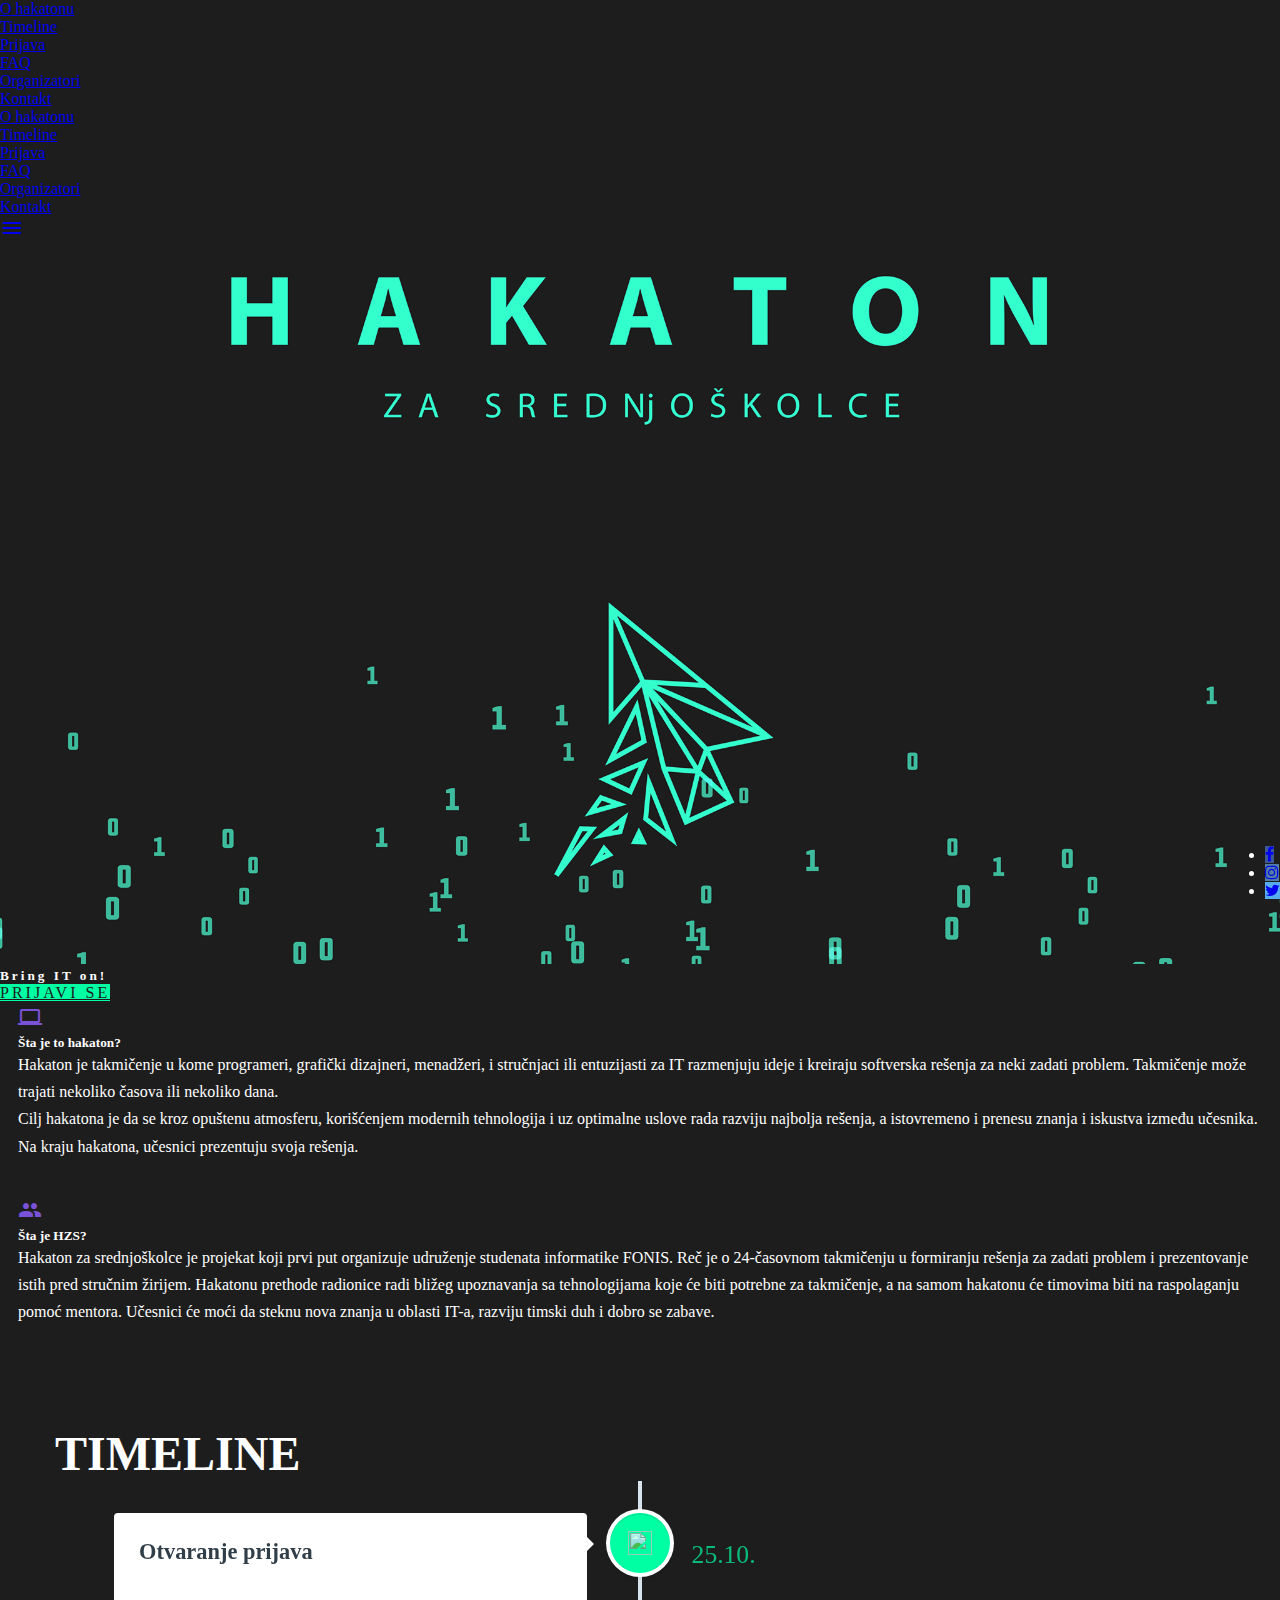
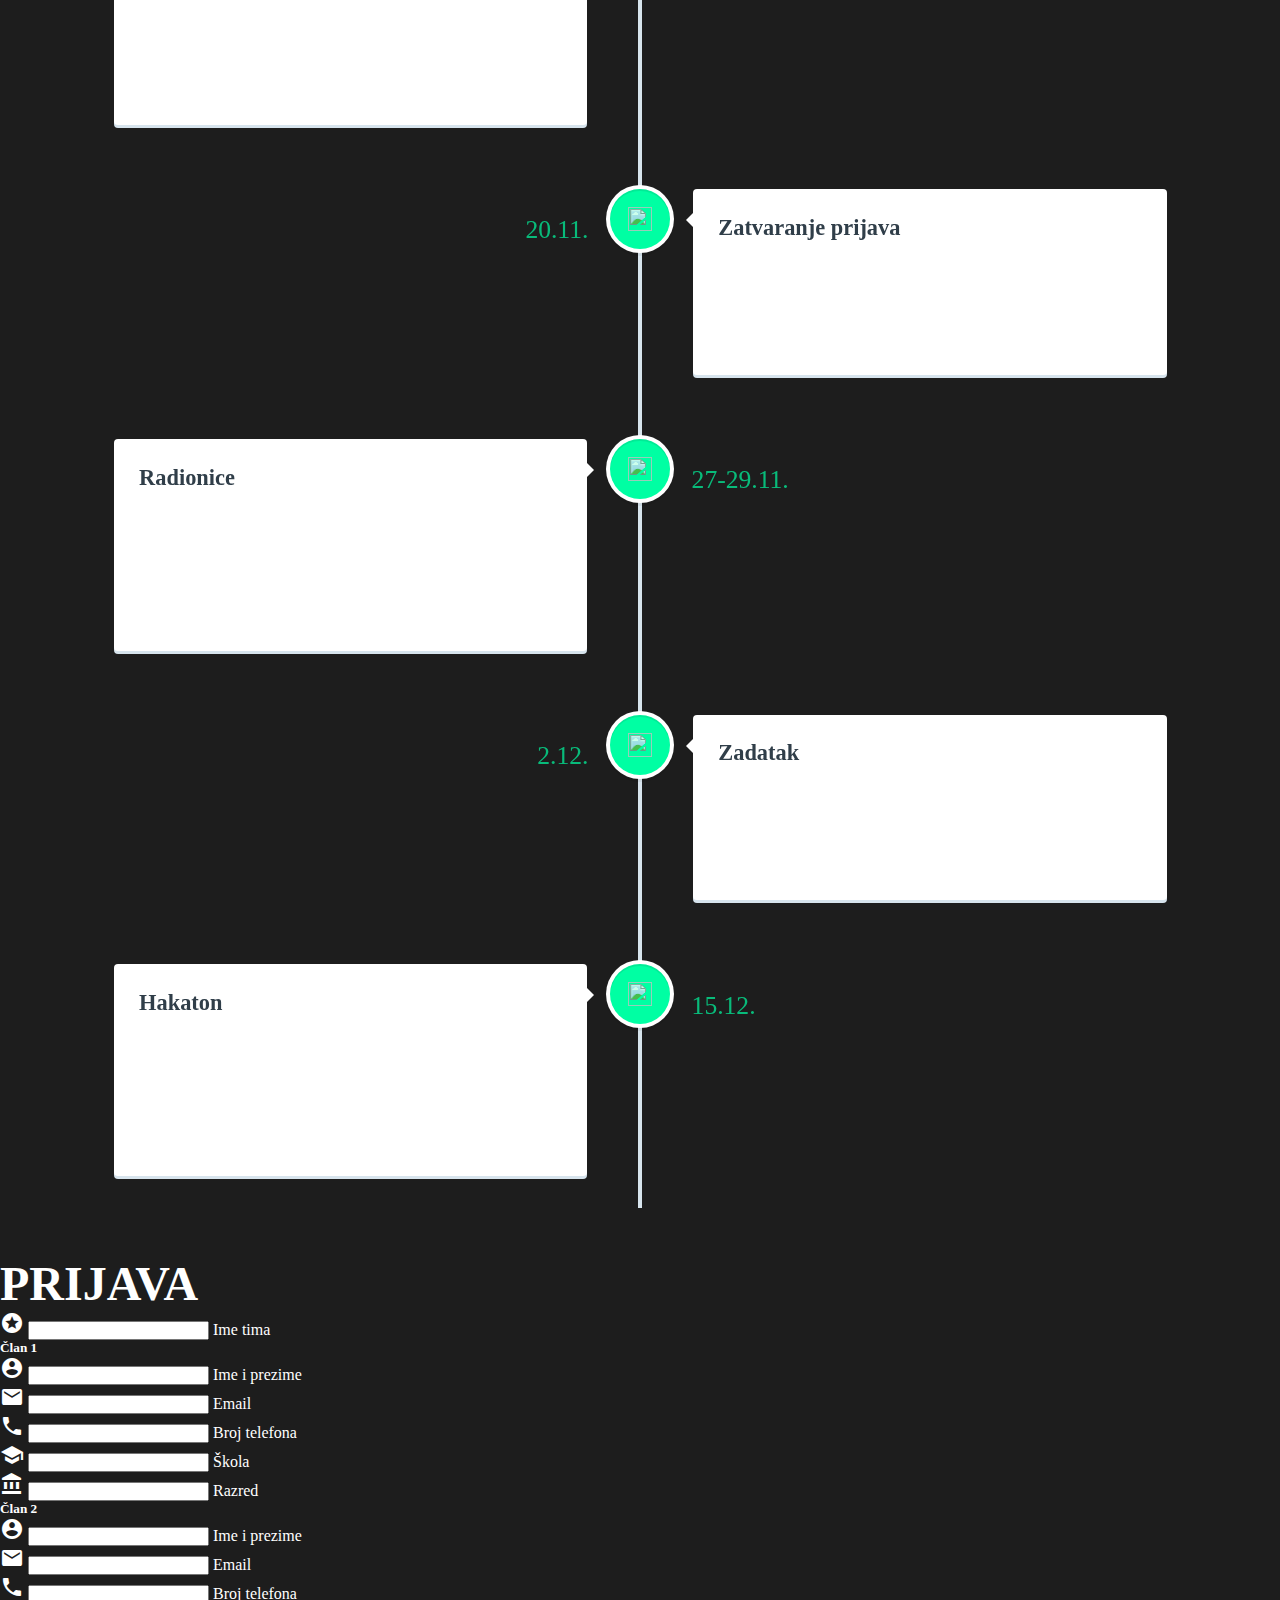
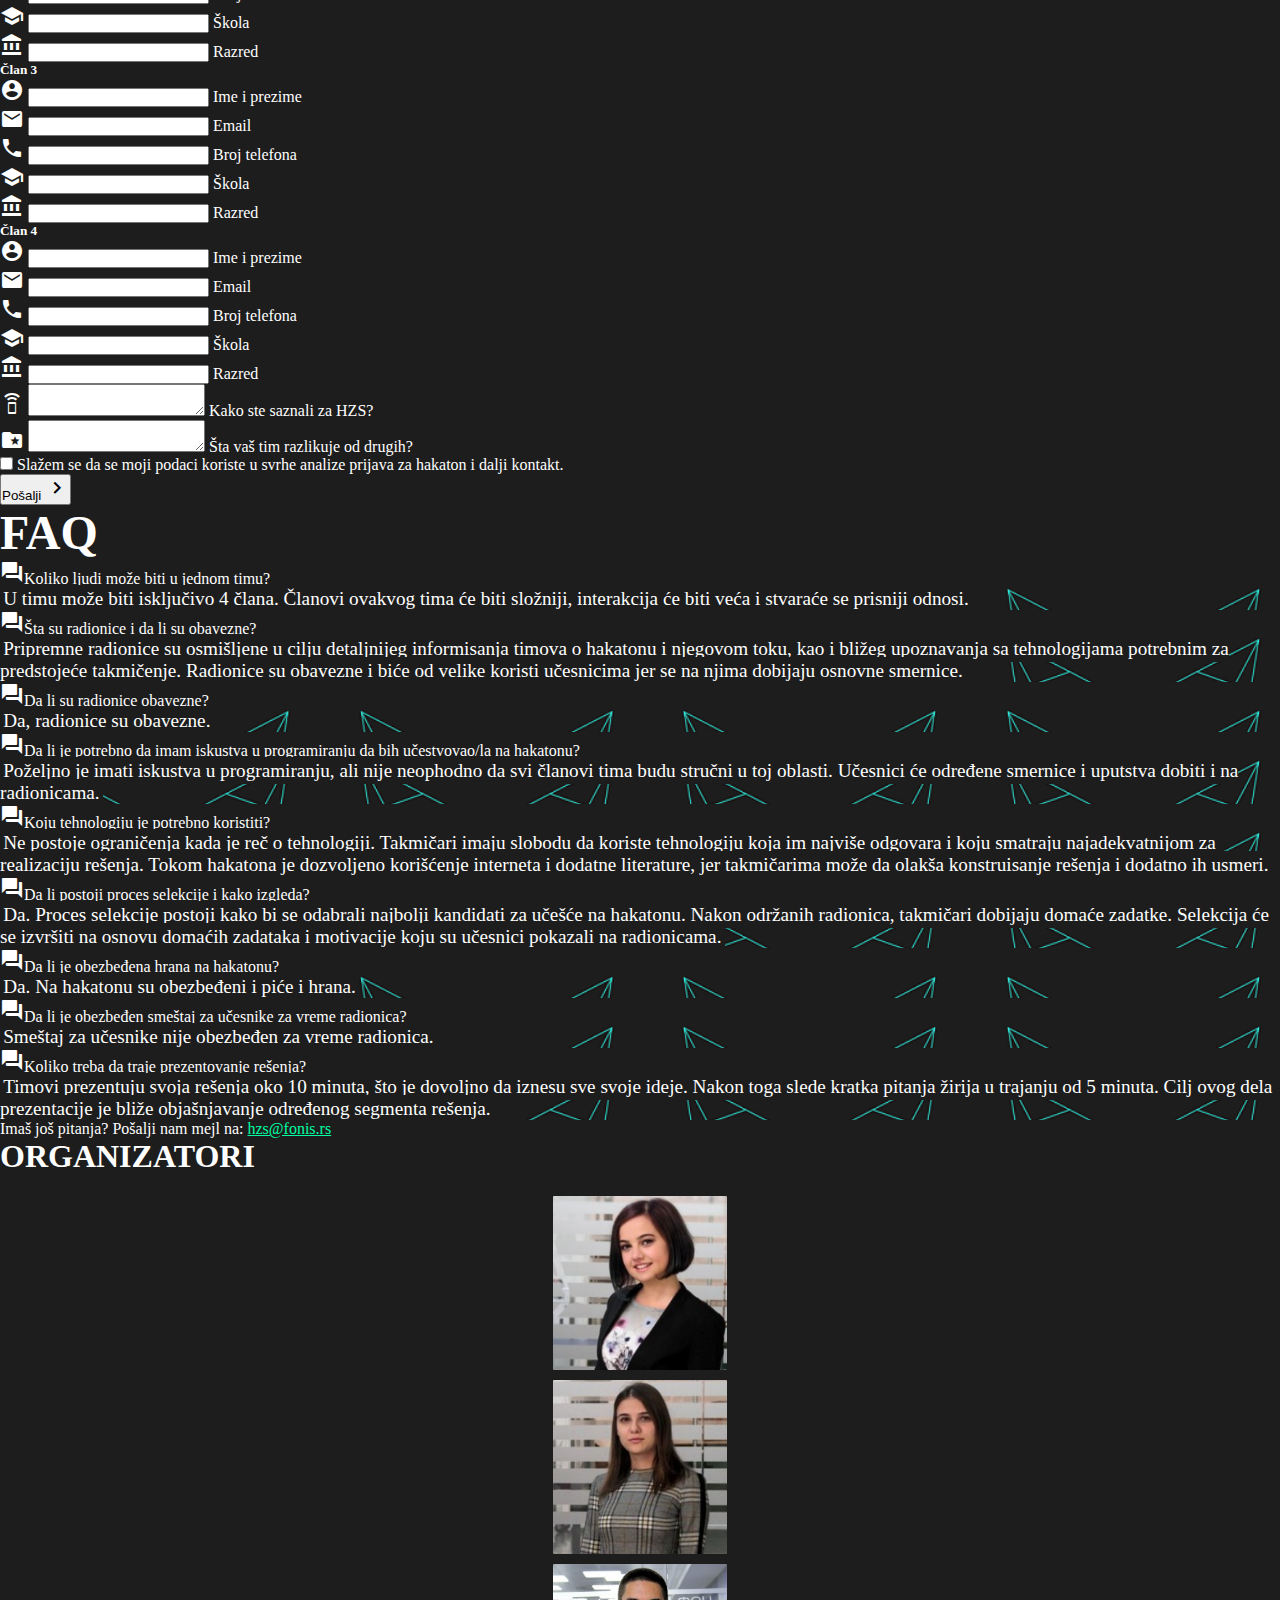
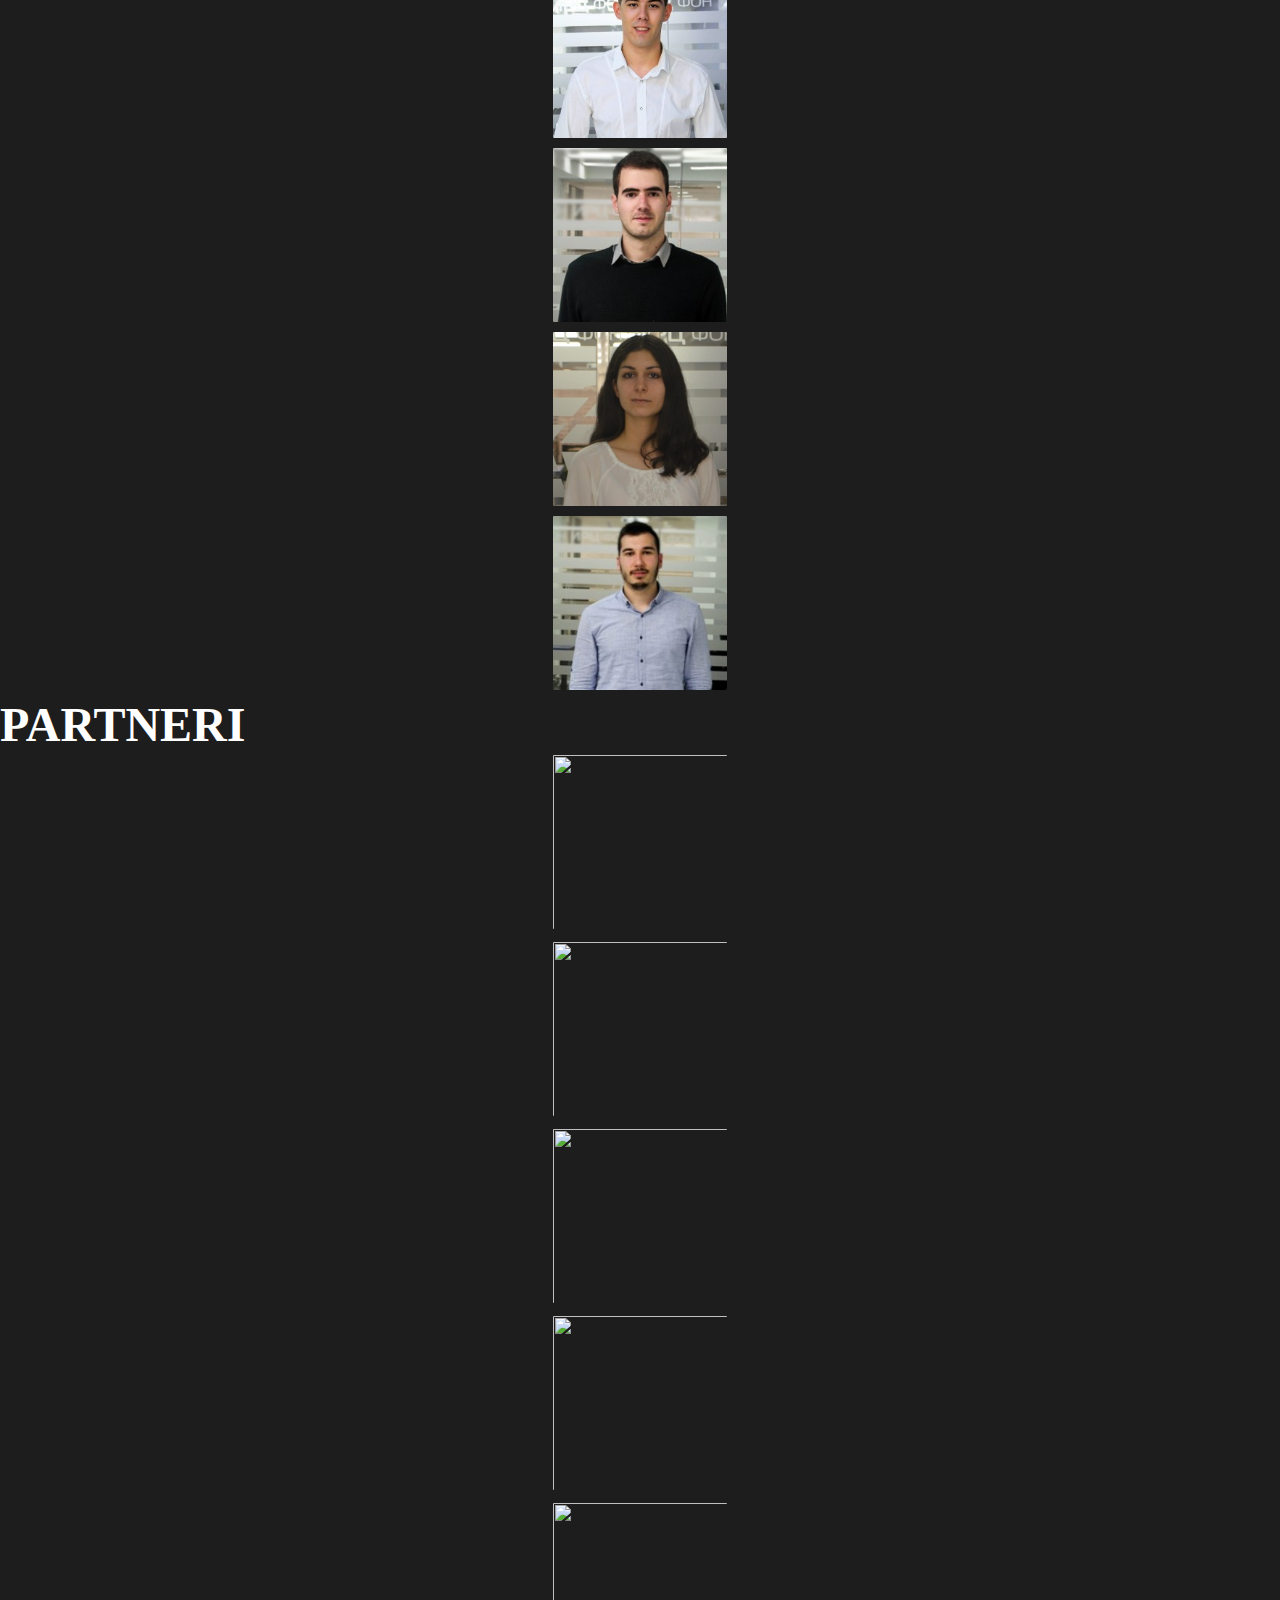
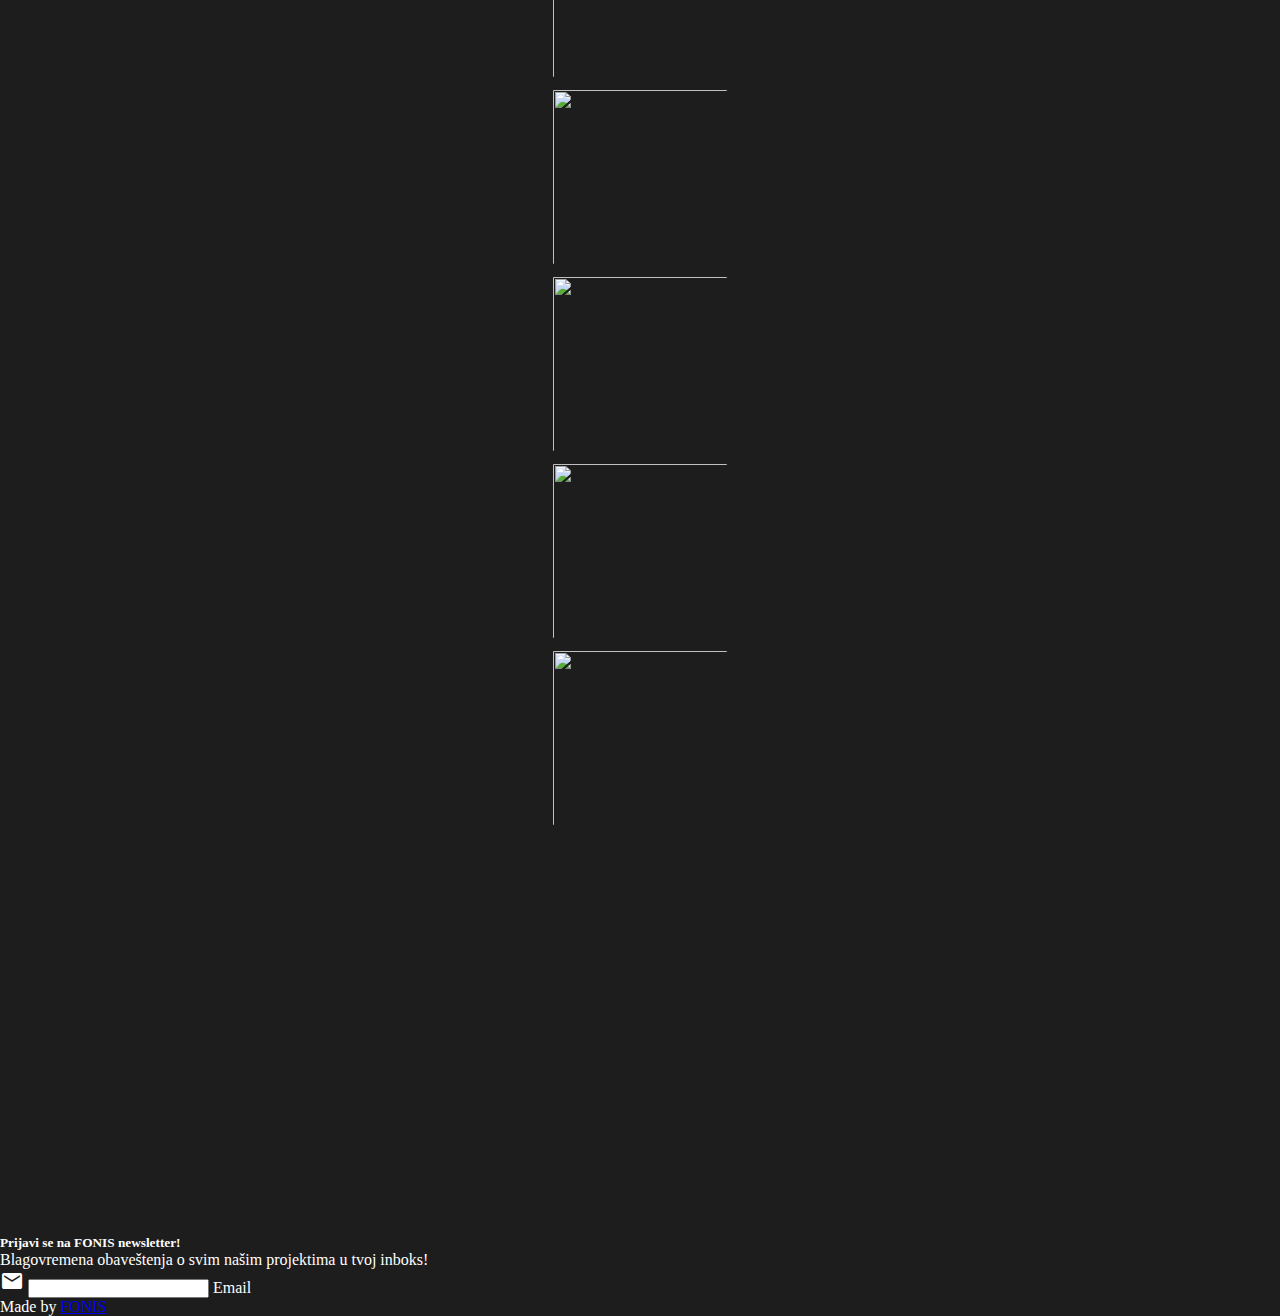
==== commit 7e36eed8: "Add files via upload" ====
--- a/index.html
+++ b/index.html
@@ -16,7 +16,6 @@
     <link href="css/glitch.css" type="text/css" rel="stylesheet" media="screen,projection" />
     <link href="css/index.css" type="text/css" rel="stylesheet" media="screen,projection" />
 
-    <!--Import font awesome icons-->
     <link rel="stylesheet" href="https://cdnjs.cloudflare.com/ajax/libs/font-awesome/4.7.0/css/font-awesome.css">
 </head>
 
@@ -145,7 +144,7 @@
 
 
     <!-- RASPORED -->
-    <section class="cd-timeline js-cd-timeline container" id="TIMELINE">
+    <section class="cd-timeline js-cd-timeline container scrollspy" id="TIMELINE">
         <h3 style="font-size: 3rem;">TIMELINE</h3>
         <div class="cd-timeline__container">
             <div class="cd-timeline__block js-cd-block">
@@ -198,7 +197,7 @@
                         voluptatem
                         doloremque dolorem ipsam quae rerum quis.
                     </p>
-                    <span class="cd-timeline__date">22-29.11.</span>
+                    <span class="cd-timeline__date">27-29.11.</span>
                 </div>
                 <!-- cd-timeline__content -->
             </div>
@@ -234,7 +233,7 @@
                         quasi placeat iure tempora laudantium ipsa ad debitis unde? Iste voluptatibus minus veritatis
                         qui
                         ut.</p>
-                    <span class="cd-timeline__date">22.12.</span>
+                    <span class="cd-timeline__date">15.12.</span>
                 </div>
                 <!-- cd-timeline__content -->
             </div>
@@ -572,14 +571,11 @@
                     </h4>
                     <h6 style="font-size: 1rem;">
                         Jelica Stanojević
-                    </h6>
-                    <div class="linkedin">
-                        <a href="#"><i class="fa fa-linkedin"></i></a>
-                    </div>
+                    </h6>                    
                 </div>
             </div>
             <div class="col s12 m6 l4" id="blur1">
-                <img src="img/milos.jpg" class="organizator-logo materialbox responsive-img card ">
+                <img src="img/milos.JPG" class="organizator-logo materialbox responsive-img card ">
                 <div class="caption center-align">
                     <h4 style="font-size: 1.4rem;">
                         Koordinator za HR
@@ -602,12 +598,12 @@
                         Jovan Petrović
                     </h6>
                     <div class="linkedin">
-                        <a href="#"><i class="fa fa-linkedin"></i></a>
+                        <a href="https://www.linkedin.com/in/jovan-petrović-230278173/"><i class="fa fa-linkedin"></i></a>
                     </div>
                 </div>
             </div>
             <div class="col s12 m6 l4" id="blur1">
-                <img src="img/kaca.jpg" class="organizator-logo materialbox responsive-img card ">
+                <img src="img/kaca.JPG" class="organizator-logo materialbox responsive-img card ">
                 <div class="caption center-align">
                     <h4 style="font-size: 1.4rem;">
                         Koordinator za IT i dizajn
@@ -747,7 +743,7 @@
 
     </div>
 
-    <footer id="KONTAKT" class="page-footer teal">
+    <footer id="KONTAKT" class="page-footer teal scrollspy">
         <div class="container">
             <div class="row">
                 <div class="col l6 m12 s12">
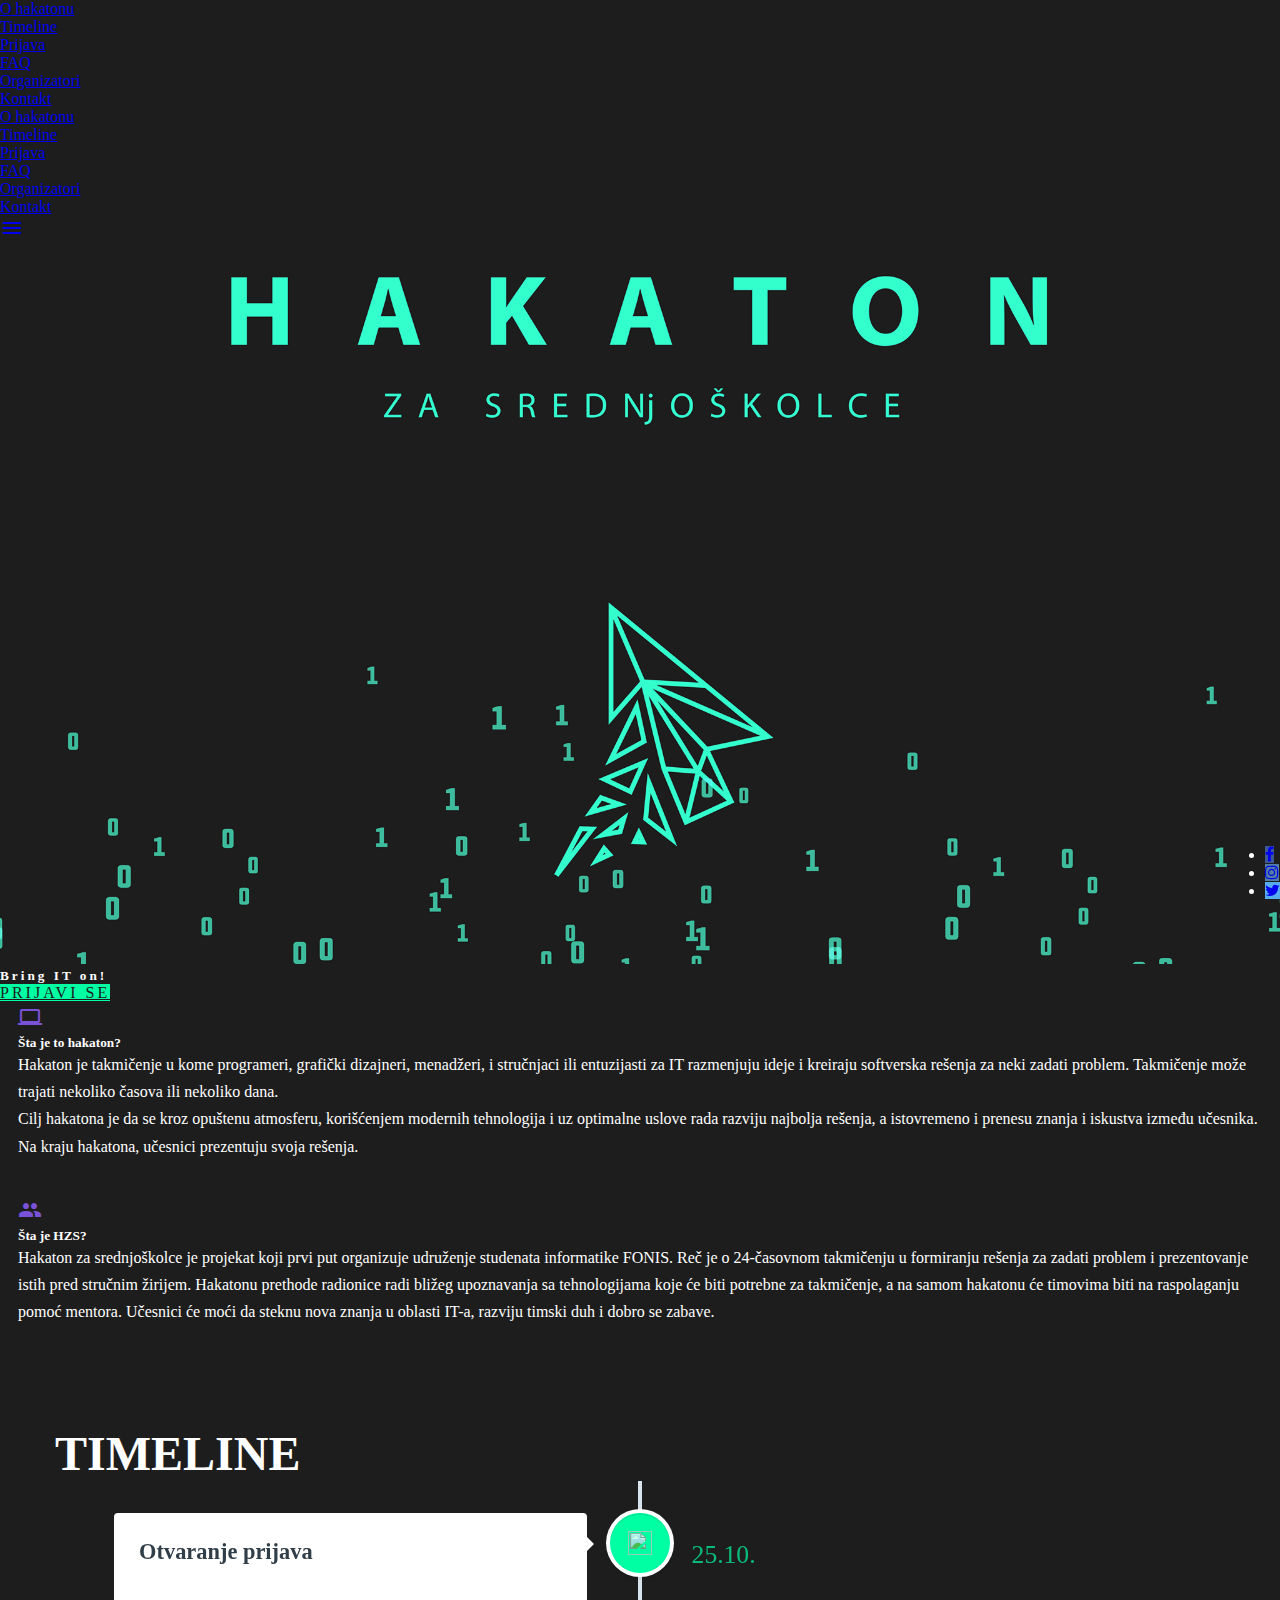
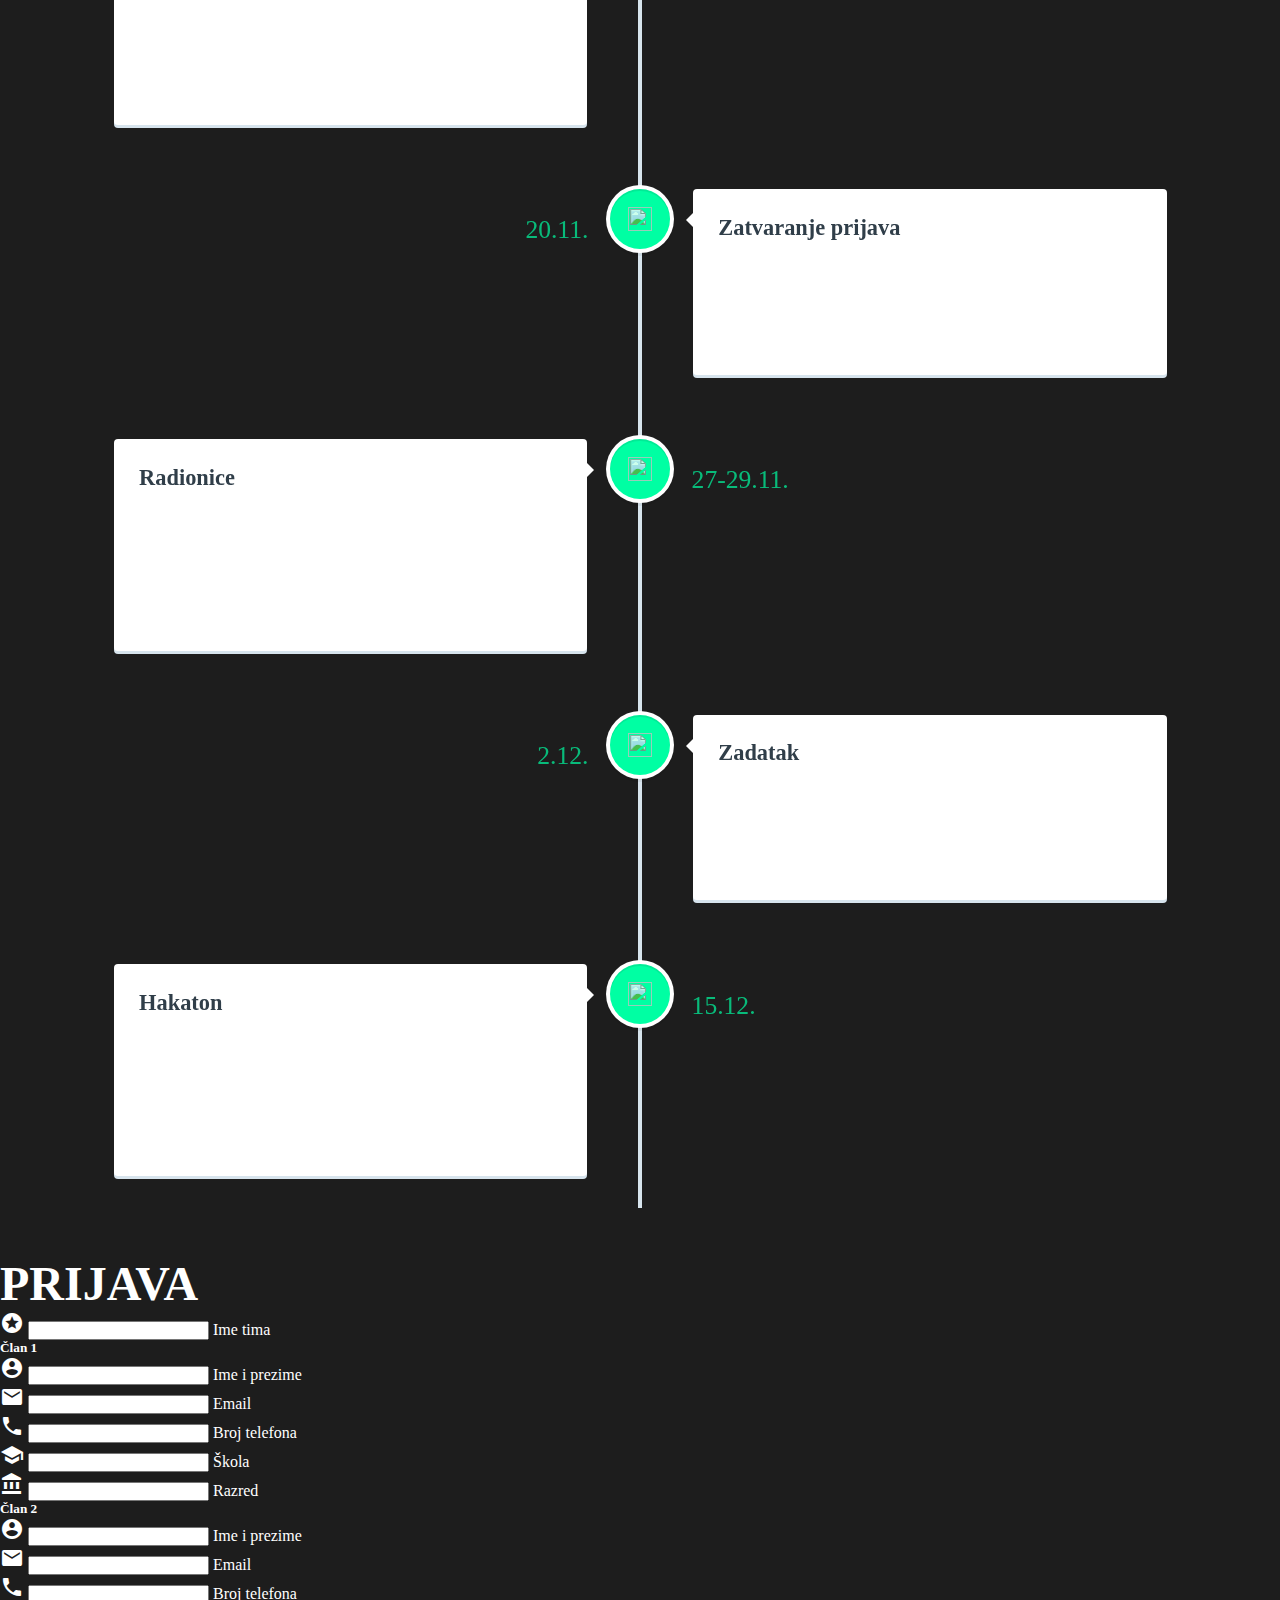
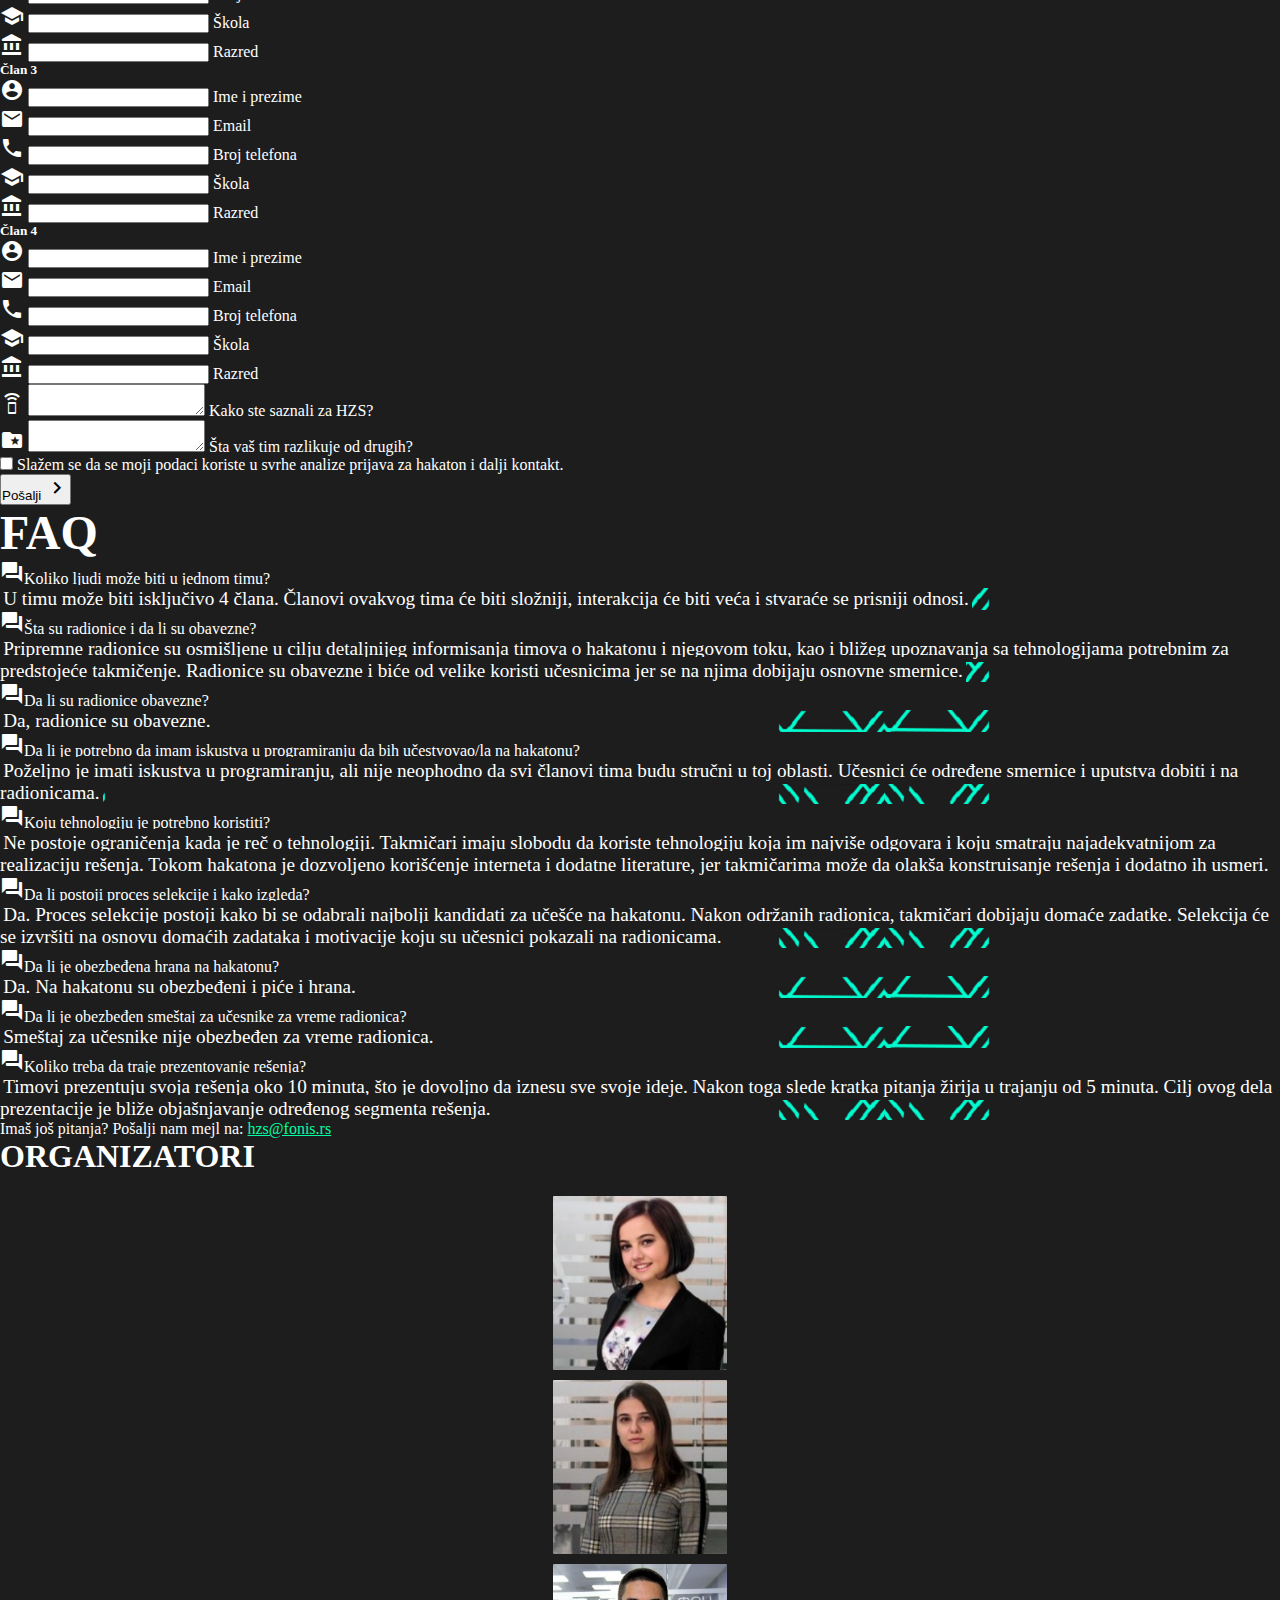
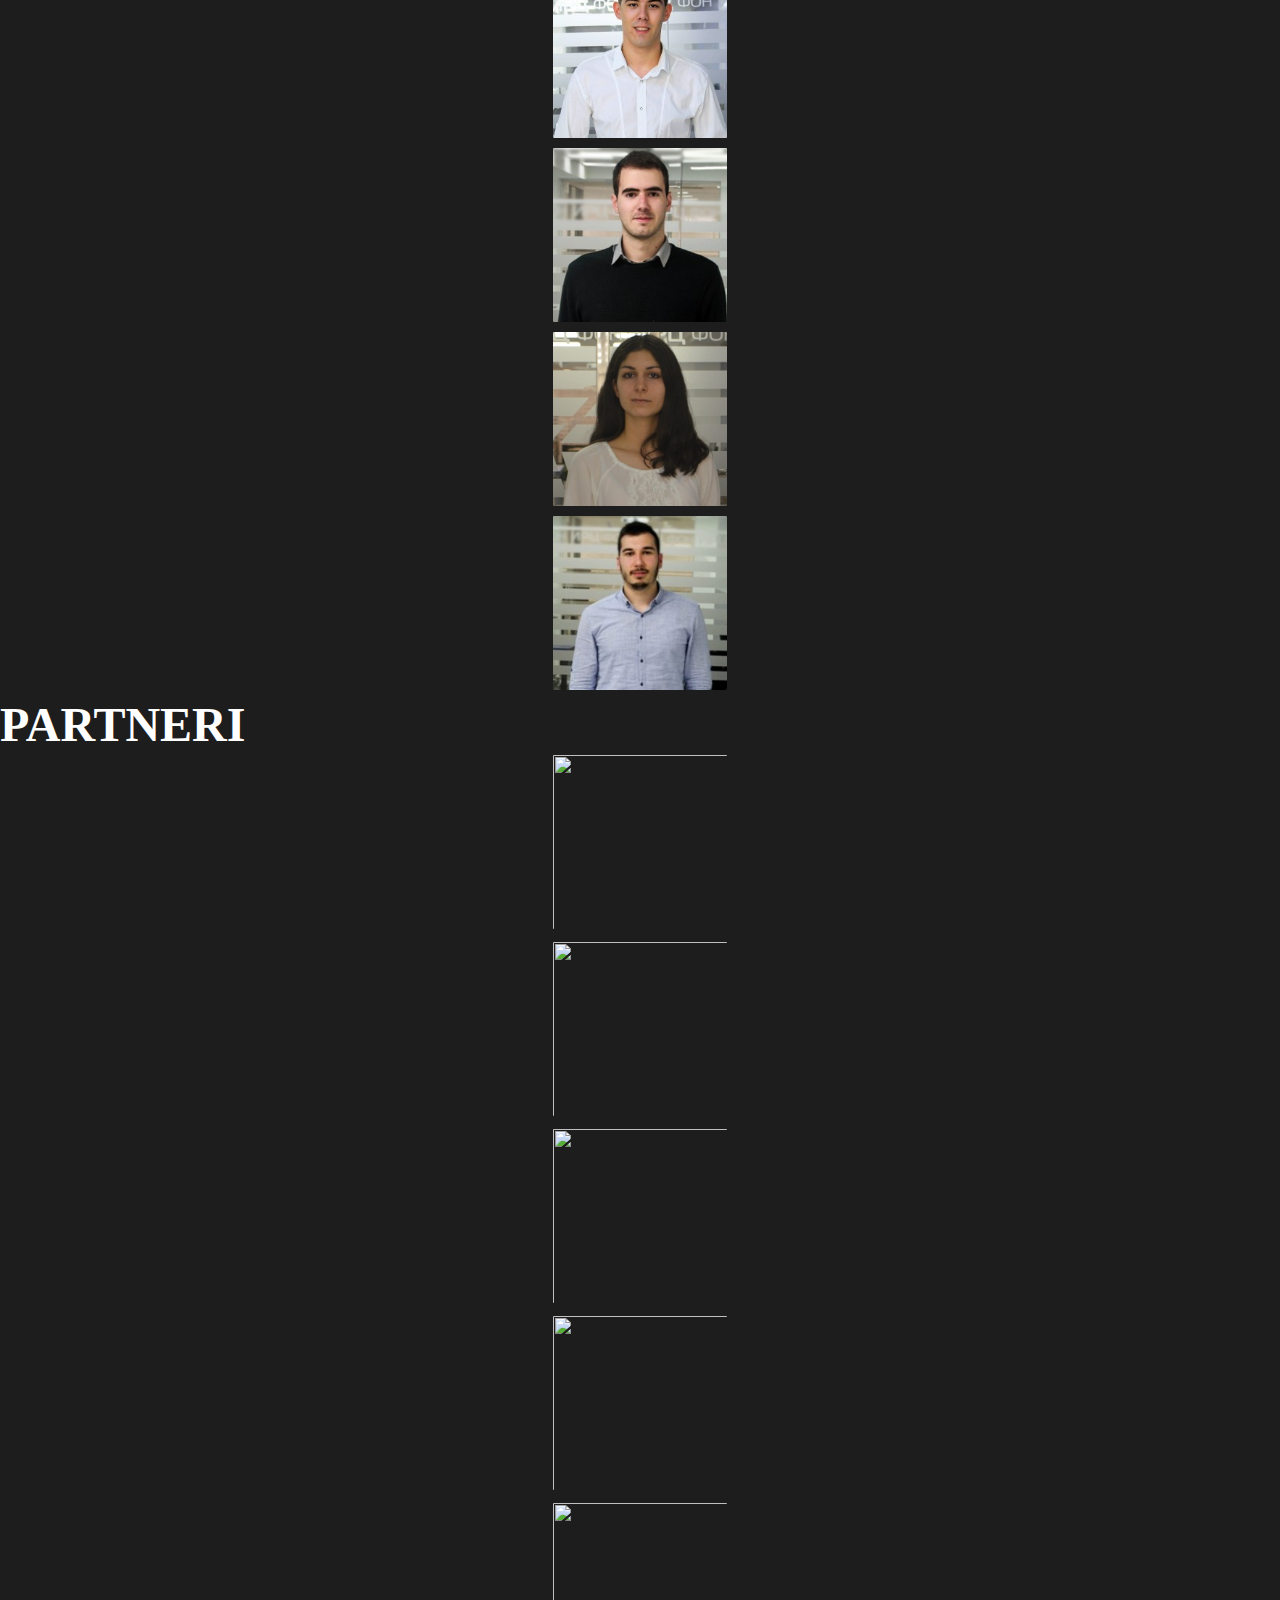
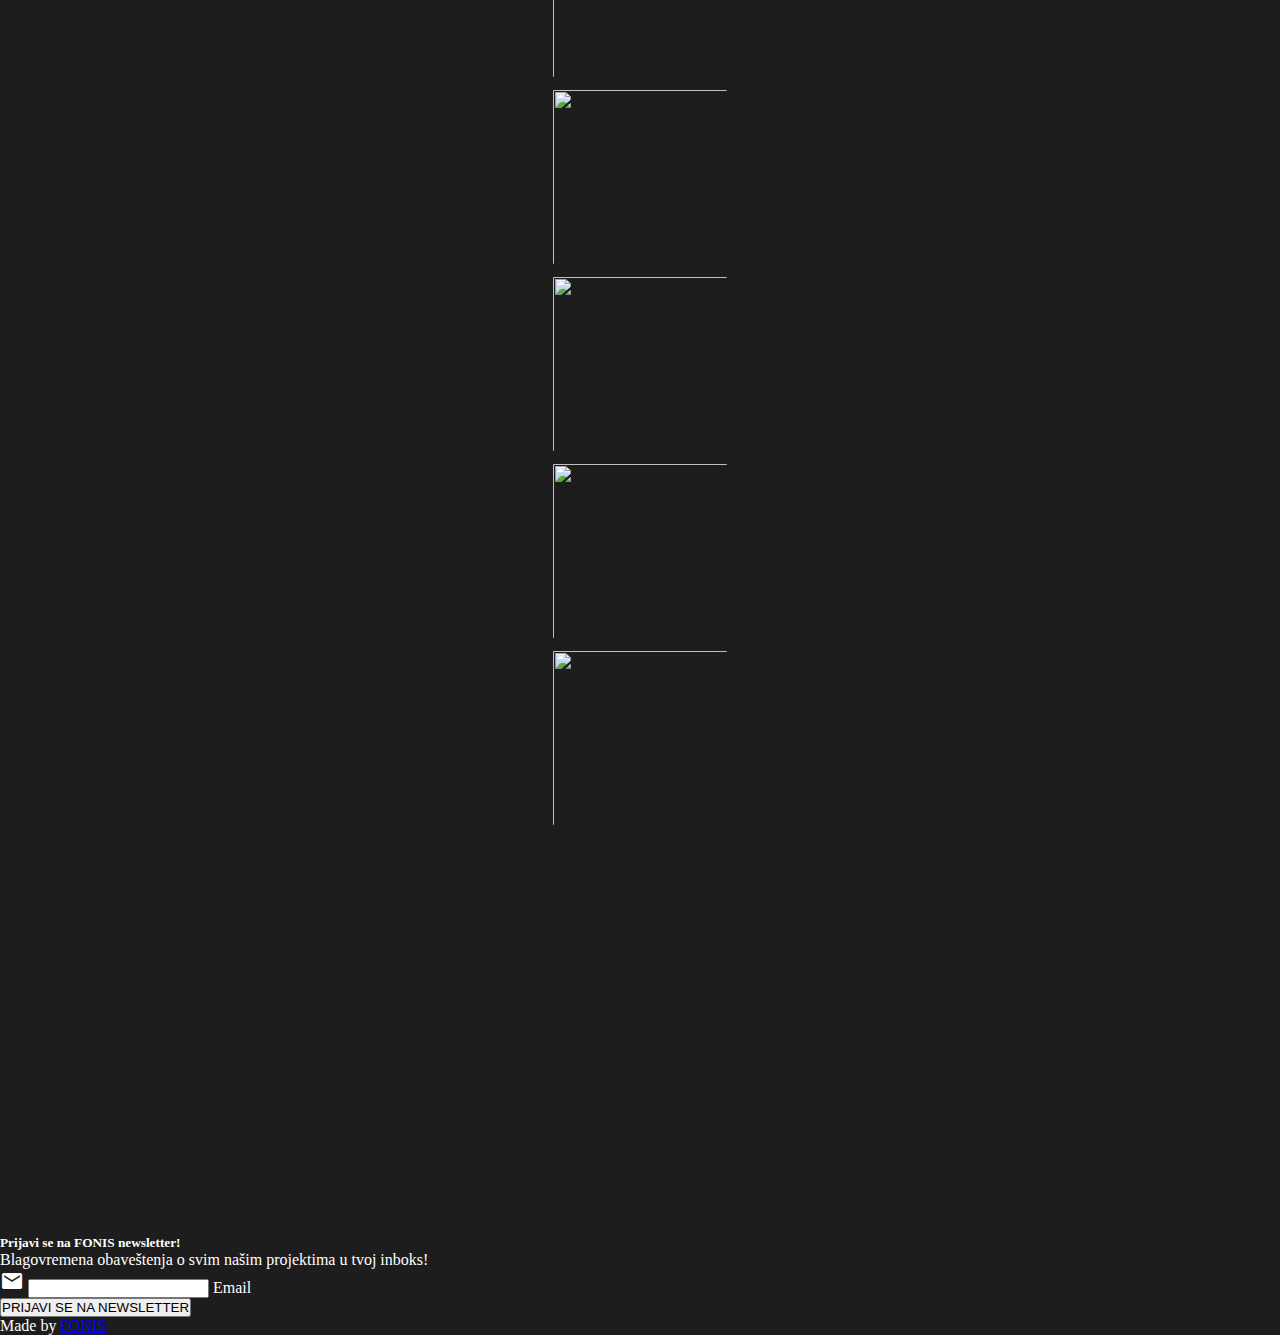
==== commit 3e5fe3e6: "newsletter" ====
--- a/index.html
+++ b/index.html
@@ -270,7 +270,7 @@
                         <i class="material-icons prefix">email</i>
                         <input name="email1" id="email1" type="email" class="validate" required>
                         <label for="email1">Email</label>
-                        <span class="helper-text" data-error="wrong" data-success="right"></span>
+                        <span class="helper-text" data-error="greška" data-success="uspešno"></span>
                     </div>
                 </div>
 
@@ -308,7 +308,7 @@
                         <i class="material-icons prefix">email</i>
                         <input name="email2" id="email2" type="email" class="validate" required>
                         <label for="email2">Email</label>
-                        <span class="helper-text" data-error="wrong" data-success="right"></span>
+                        <span class="helper-text" data-error="greška" data-success="uspešno"></span>
                     </div>
                 </div>
 
@@ -346,7 +346,7 @@
                         <i class="material-icons prefix">email</i>
                         <input name="email3" id="email3" type="email" class="validate" required>
                         <label for="email3">Email</label>
-                        <span class="helper-text" data-error="wrong" data-success="right"></span>
+                        <span class="helper-text" data-error="greška" data-success="uspešno"></span>
                     </div>
                 </div>
 
@@ -384,7 +384,7 @@
                         <i class="material-icons prefix">email</i>
                         <input name="email4" id="email4" type="email" class="validate" required>
                         <label for="email4">Email</label>
-                        <span class="helper-text" data-error="wrong" data-success="right"></span>
+                        <span class="helper-text" data-error="greška" data-success="uspešno"></span>
                     </div>
                 </div>
 
@@ -571,7 +571,7 @@
                     </h4>
                     <h6 style="font-size: 1rem;">
                         Jelica Stanojević
-                    </h6>                    
+                    </h6>
                 </div>
             </div>
             <div class="col s12 m6 l4" id="blur1">
@@ -750,14 +750,20 @@
                     <h5 class="white-text">Prijavi se na FONIS newsletter!</h5>
                     <p class="grey-text text-lighten-4">Blagovremena obaveštenja o svim našim projektima u tvoj inboks!</p>
                 </div>
-                <div class="input-field col l6 m12 s12">
-                    <form>
-                        <i class="material-icons prefix">email</i>
-                        <input name="email3" id="email3" type="email" class="validate" required>
-                        <label for="email3">Email</label>
-                        <span class="helper-text" data-error="wrong" data-success="right"></span>
-                    </form>
-                </div>
+                <form name="email-newsletter" class="newsletter" id="news">
+                    <div class="row">
+                        <div class="input-field col l6 m12 s12 news-input">
+                            <i class="material-icons prefix">email</i>
+                            <input name="email" id="email" type="email" class="validate" required>
+                            <label for="email" id="email-label">Email</label>
+                            <span class="helper-text" data-error="greška" data-success="uspešno"></span>
+                            <div class="center-align">
+                                <button class="waves-effect waves-light btn-small button-newsletter" type="submit">PRIJAVI
+                                    SE NA NEWSLETTER</button>
+                            </div>
+                        </div>
+                    </div>
+                </form>
             </div>
         </div>
 
--- a/css/index.css
+++ b/css/index.css
@@ -99,19 +99,19 @@
 }
 
 .collapsible-body {
-    background-image: url("../img/faqstrelica.png");
-    background-size: cover;
-    background-color: #1d1d1d;
+    background-image: url("../img/noBlur.png");
+    background-repeat: cover;
+    background-color: var(--black);
 }
 
 #faq-text {
   padding: 0.2rem;
   font-size: 1.2rem;
-  background-color: #1d1d1d;
+  background-color: var(--black);
 }
 
 .linkedin {
-  margin-top: 3rem;
+  margin-top: 3.5rem;
   z-index: 1;
 }
 
@@ -213,6 +213,15 @@
 
     h1.end {
       font-size: 15px !important;
+    }
+
+    .news-input{
+      margin-top: 30px;
+      
+    }
+
+    .button-newsletter{
+      margin-top: 20px;
     }
 
 }
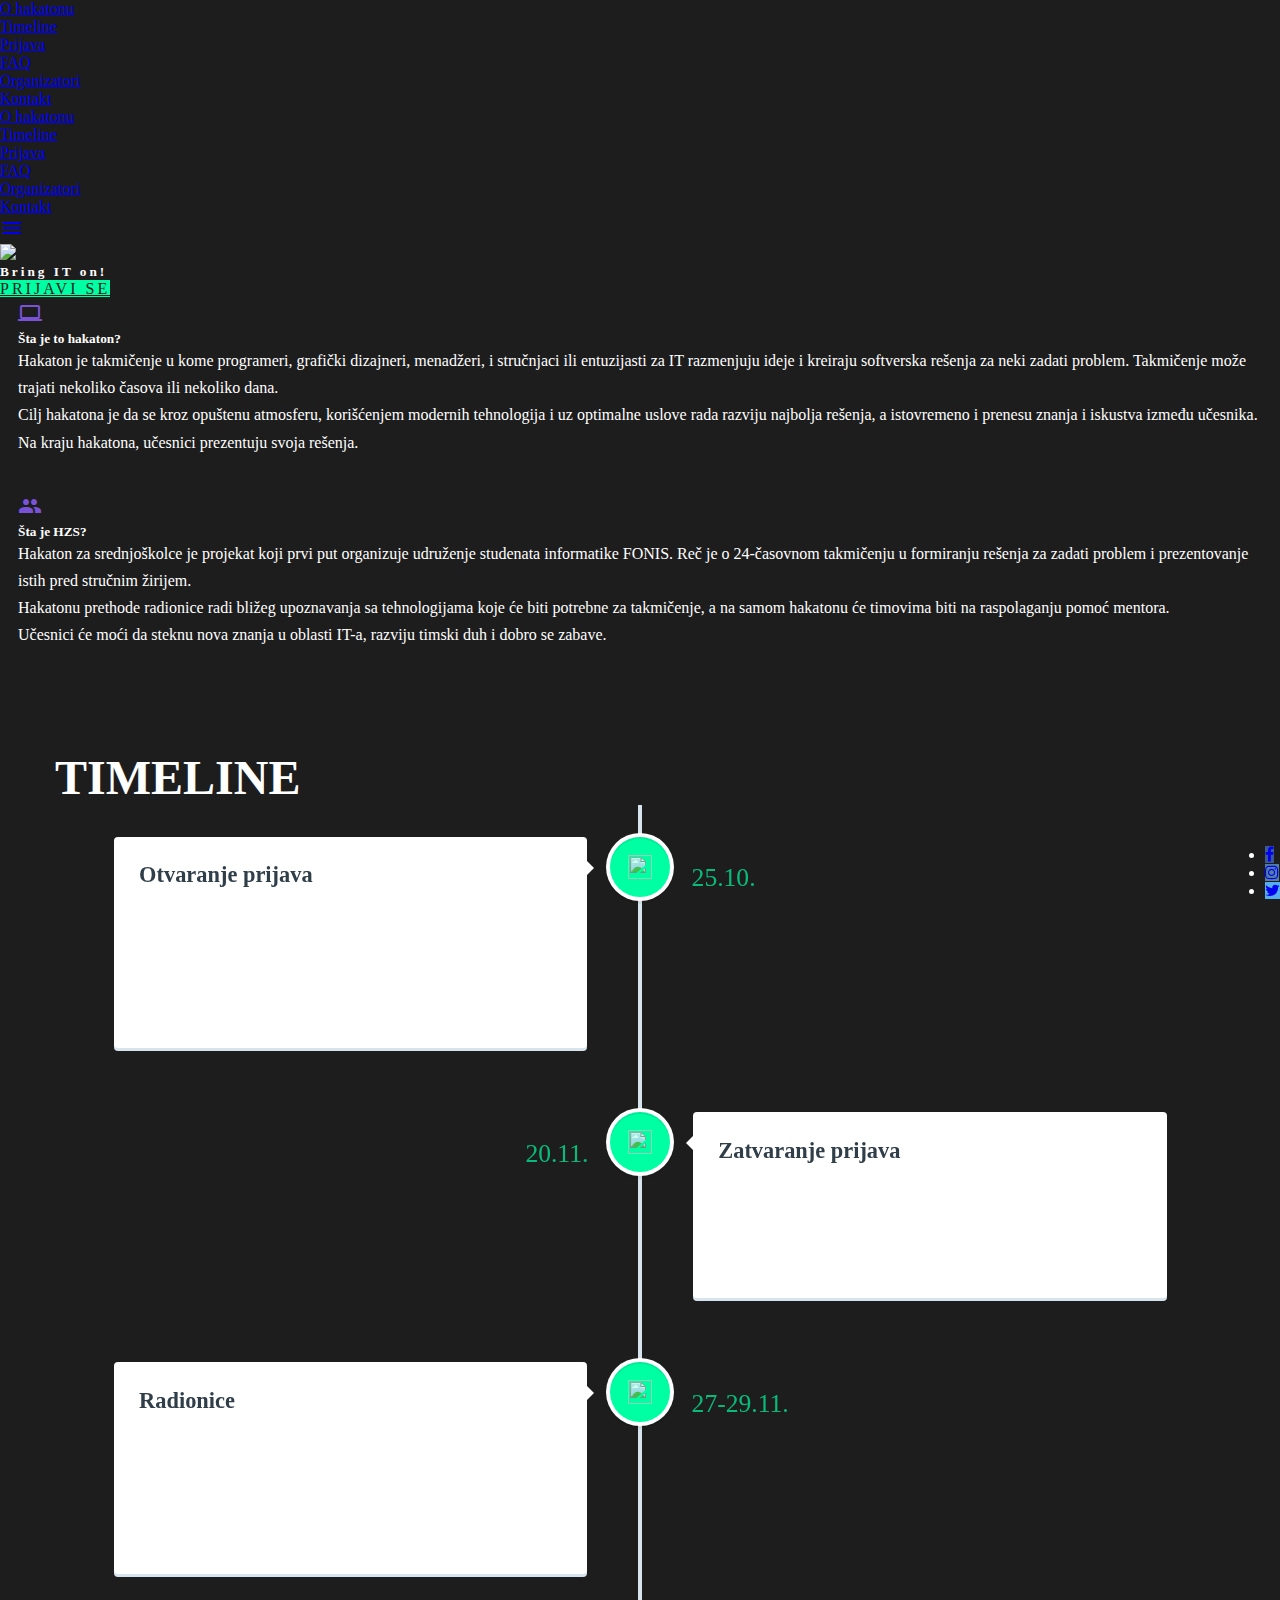
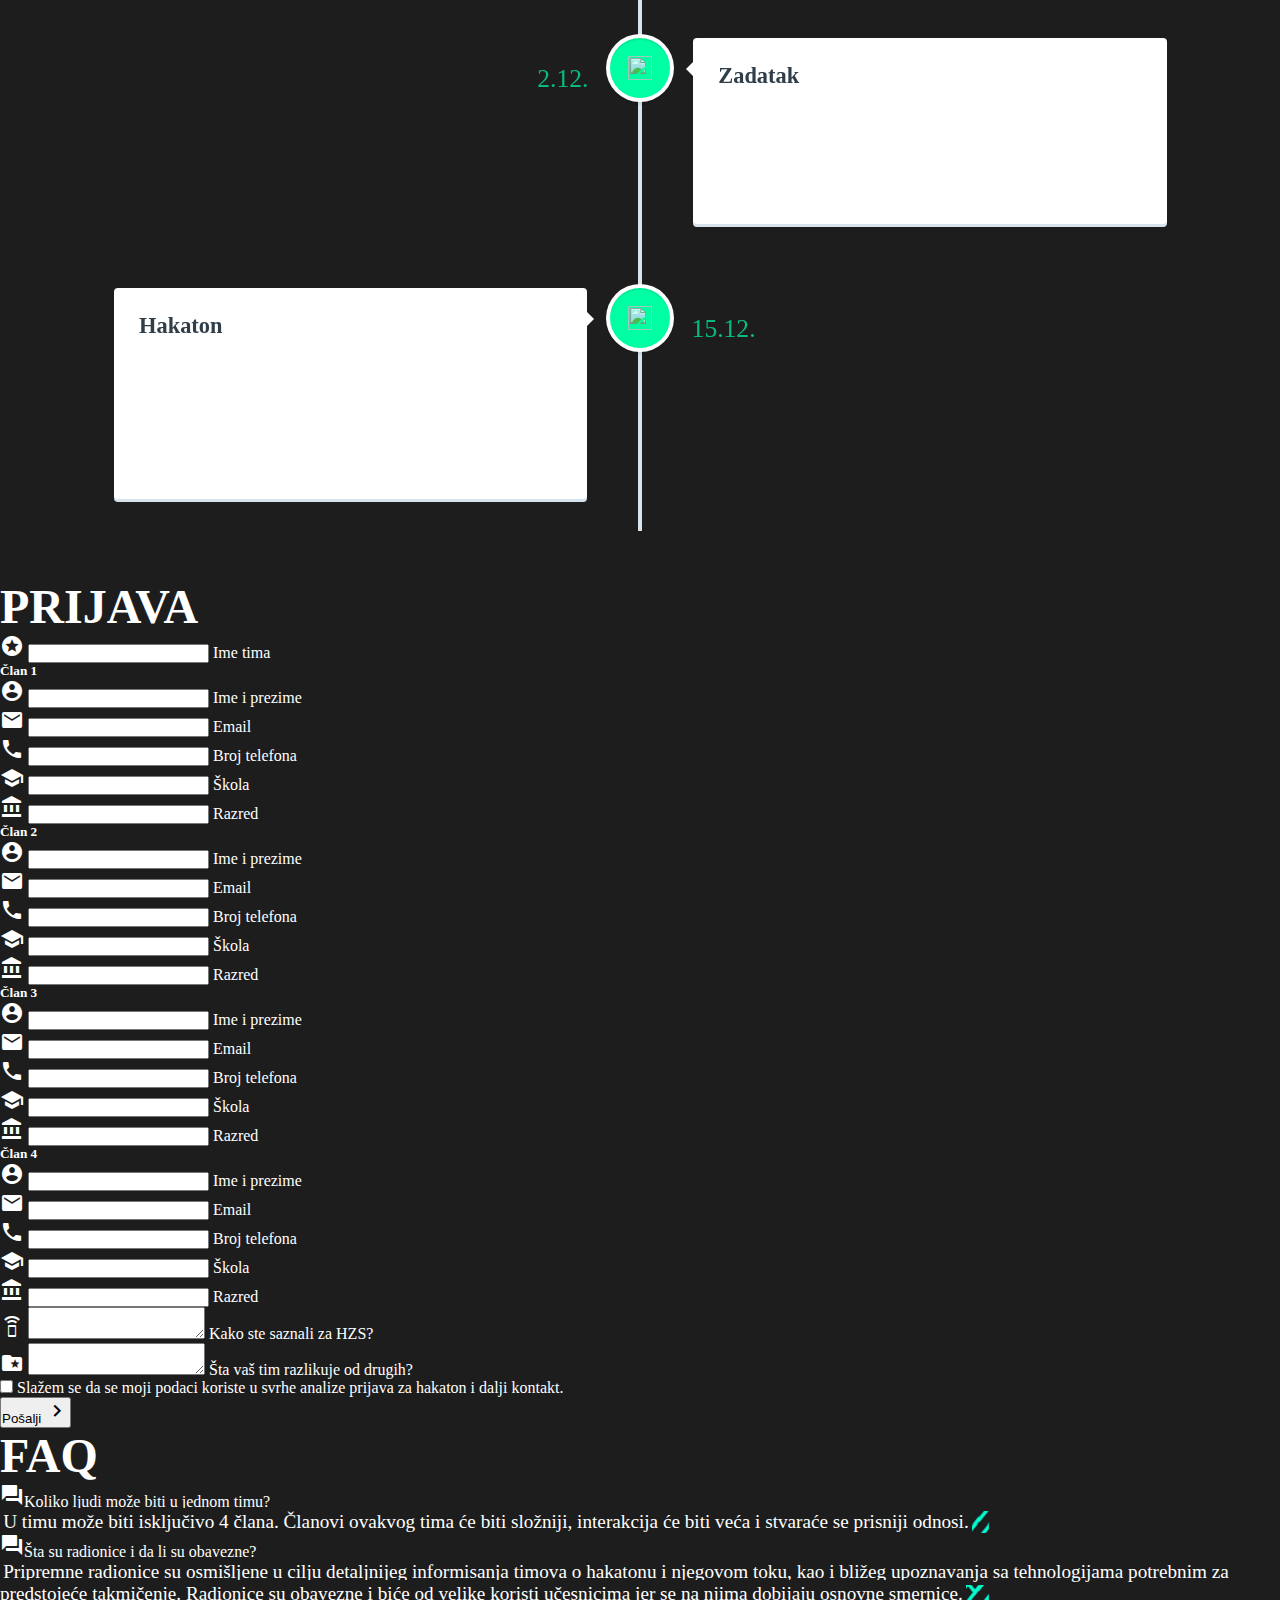
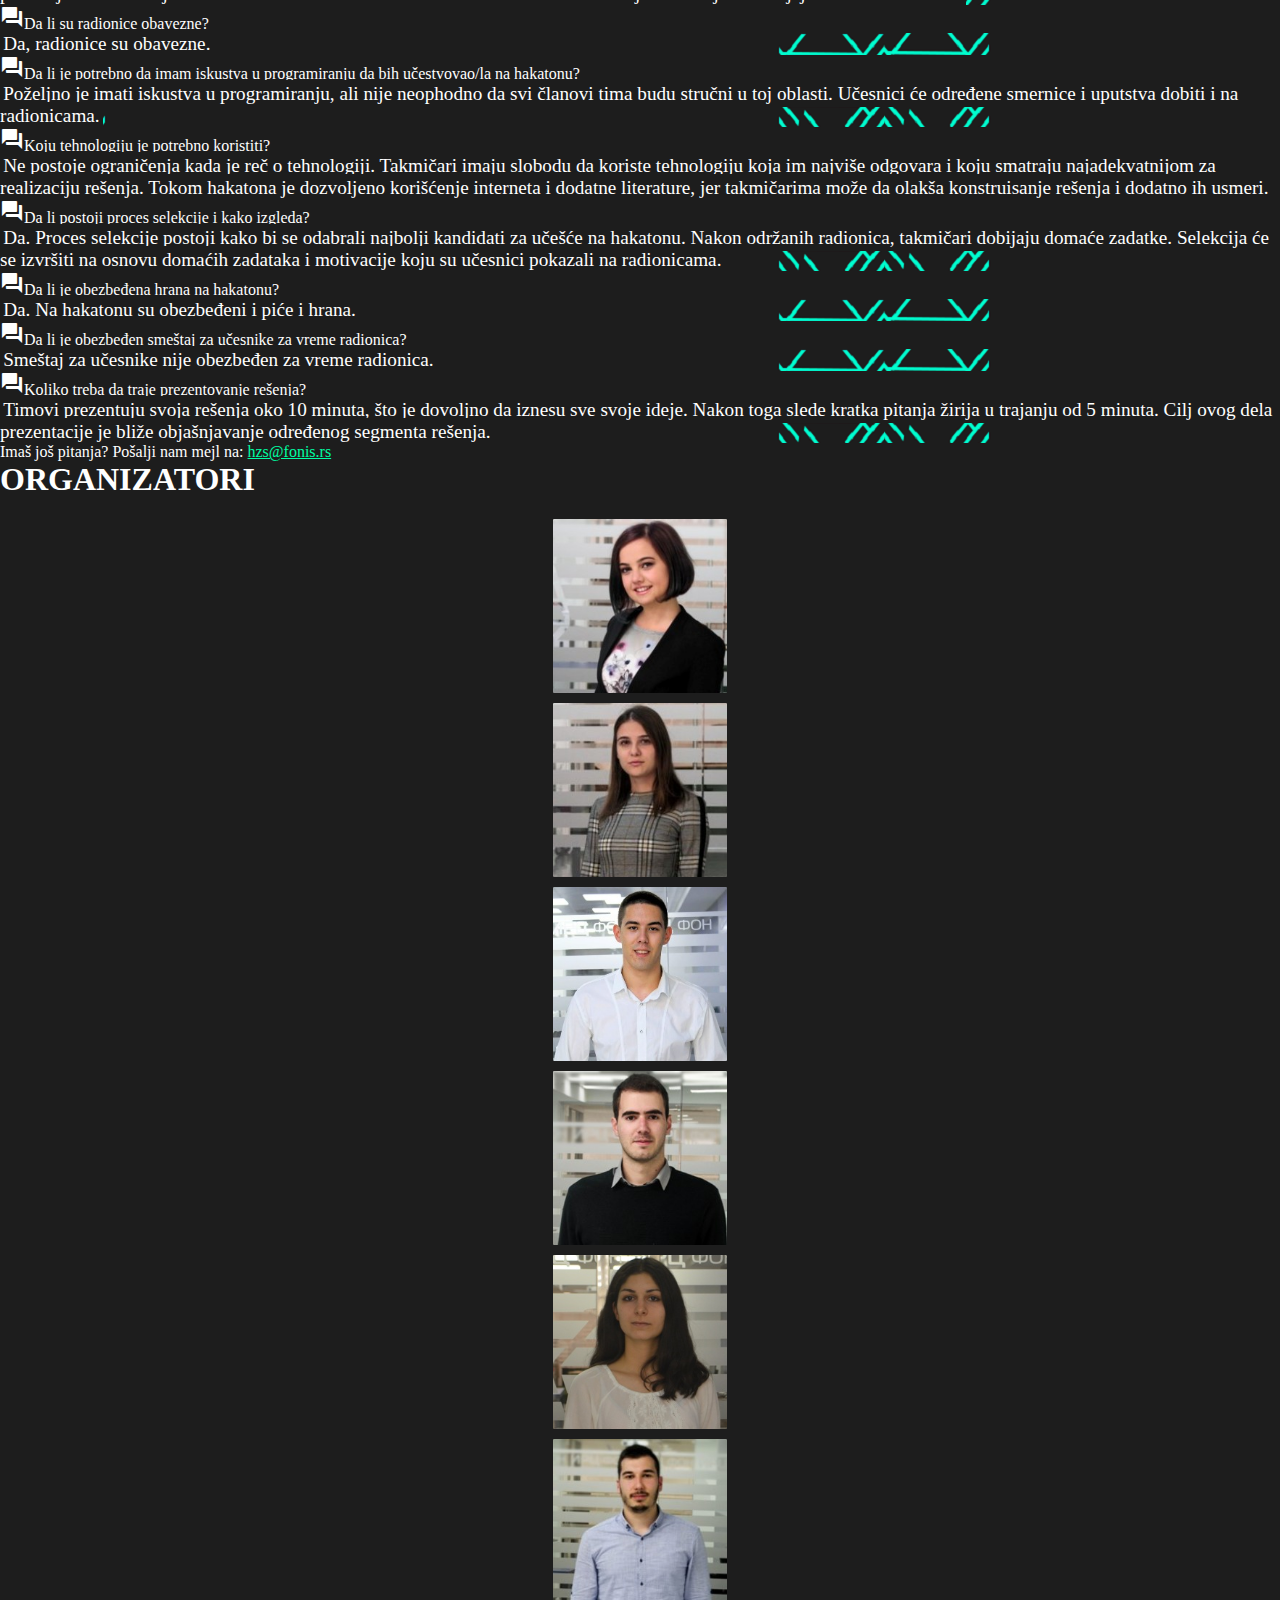
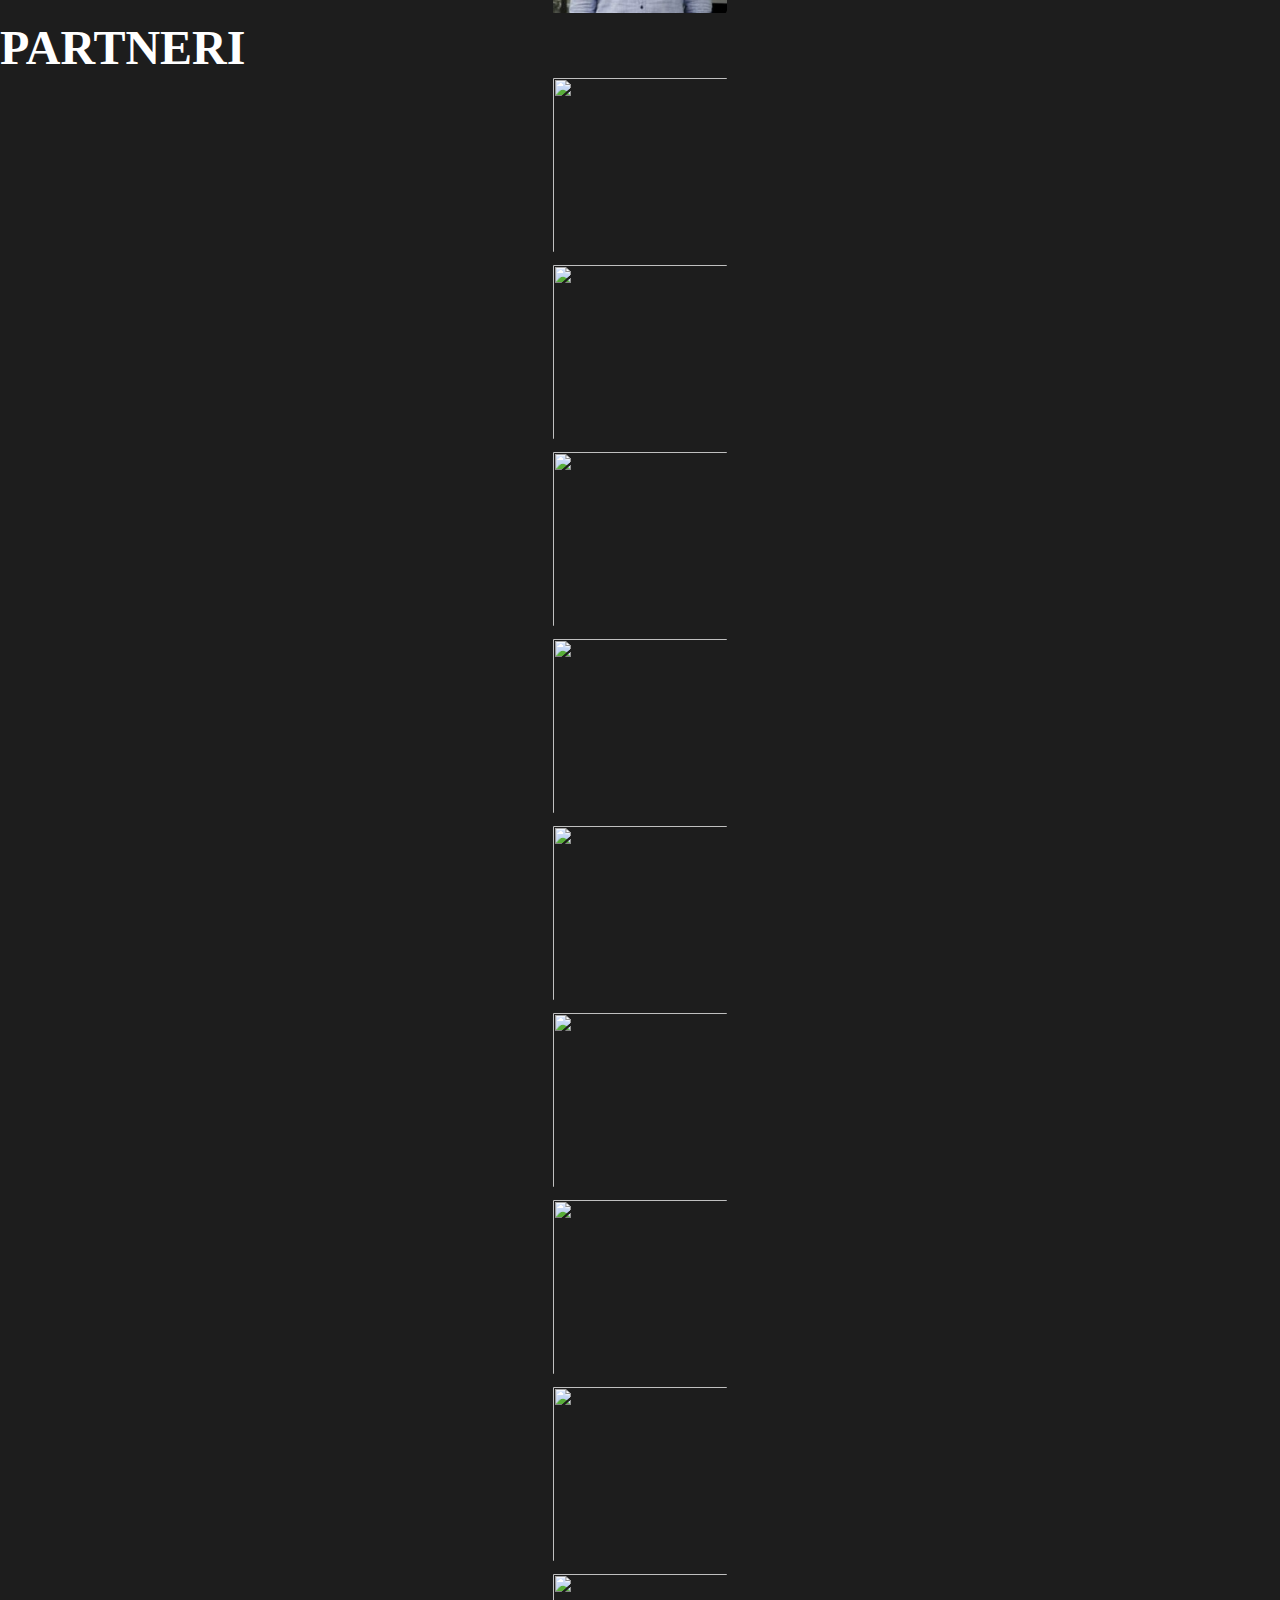
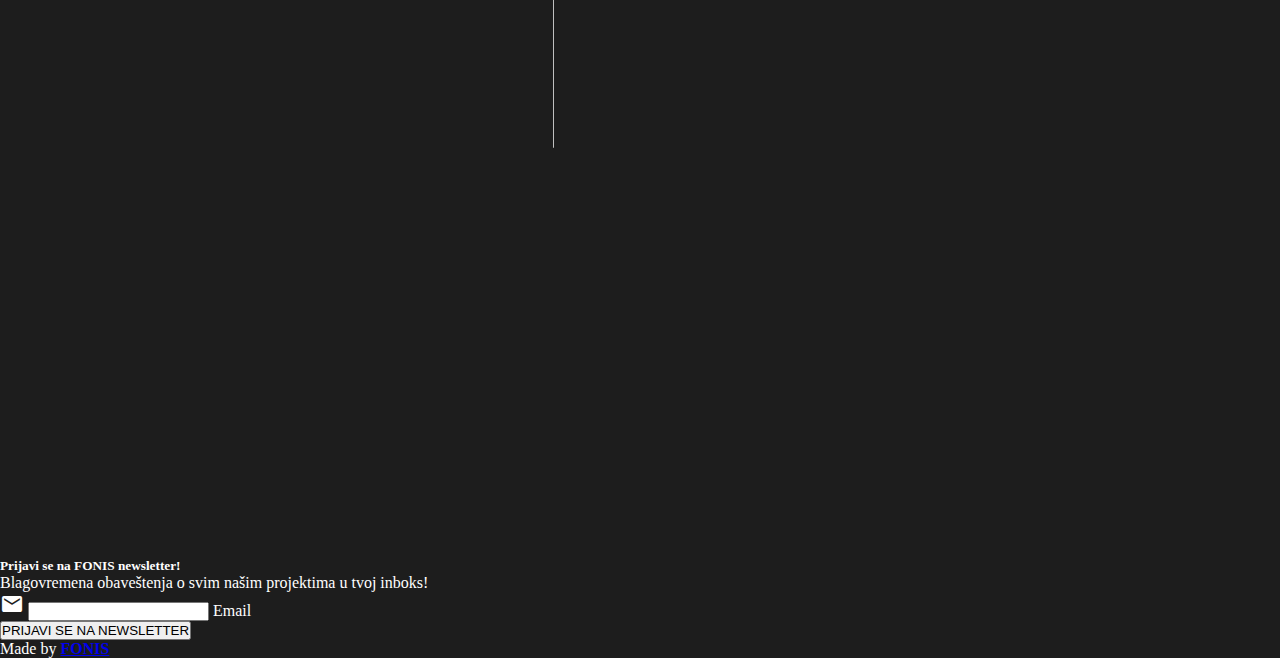
==== commit 99a24d65: "Add files via upload" ====
--- a/index.html
+++ b/index.html
@@ -74,10 +74,10 @@
     </header>
 
     <div class="container">
-        <img src="img/baner111.png" class="banner">
+        <img src="img/baner.png" class="banner">
 
         <div class="row center">
-            <h5 class="white-text letter-spac-3 light">Bring IT on!</h5>
+            <h5 class="white-text letter-spac-3 slogan">Bring IT on!</h5>
         </div>
 
         <div class="row center">
@@ -129,10 +129,11 @@
                         <p class="light center pad-bot-2 card-text">Hakaton za srednjoškolce je projekat koji prvi put
                             organizuje udruženje studenata informatike FONIS.
                             Reč je o 24-časovnom takmičenju u formiranju rešenja za zadati problem i
-                            prezentovanje istih pred stručnim žirijem. Hakatonu prethode radionice radi bližeg
-                            upoznavanja sa tehnologijama koje će
+                            prezentovanje istih pred stručnim žirijem. 
+                            <br>Hakatonu prethode radionice radi bližeg upoznavanja sa tehnologijama koje će
                             biti potrebne za takmičenje, a na samom hakatonu će timovima biti na raspolaganju pomoć
-                            mentora. Učеsnici će moći da
+                            mentora. 
+                            <br>Učеsnici će moći da
                             steknu nova znanja u oblasti IT-a, razviju timski duh i dobro se zabave.
                         </p>
                     </div>
@@ -739,9 +740,8 @@
 
     </div>
 
-    <div id="map" class="container">
-
-    </div>
+        <div id="map"></div>
+
 
     <footer id="KONTAKT" class="page-footer teal scrollspy">
         <div class="container">
@@ -769,7 +769,7 @@
 
         <div class="footer-copyright container teal">
             <span>Made by
-                <a class="orange-text text-lighten-3" href="http://fonis.rs">FONIS</a>
+                <a class="orange-text text-lighten-3" href="http://fonis.rs"><b>FONIS</b></a>
             </span>
         </div>
 
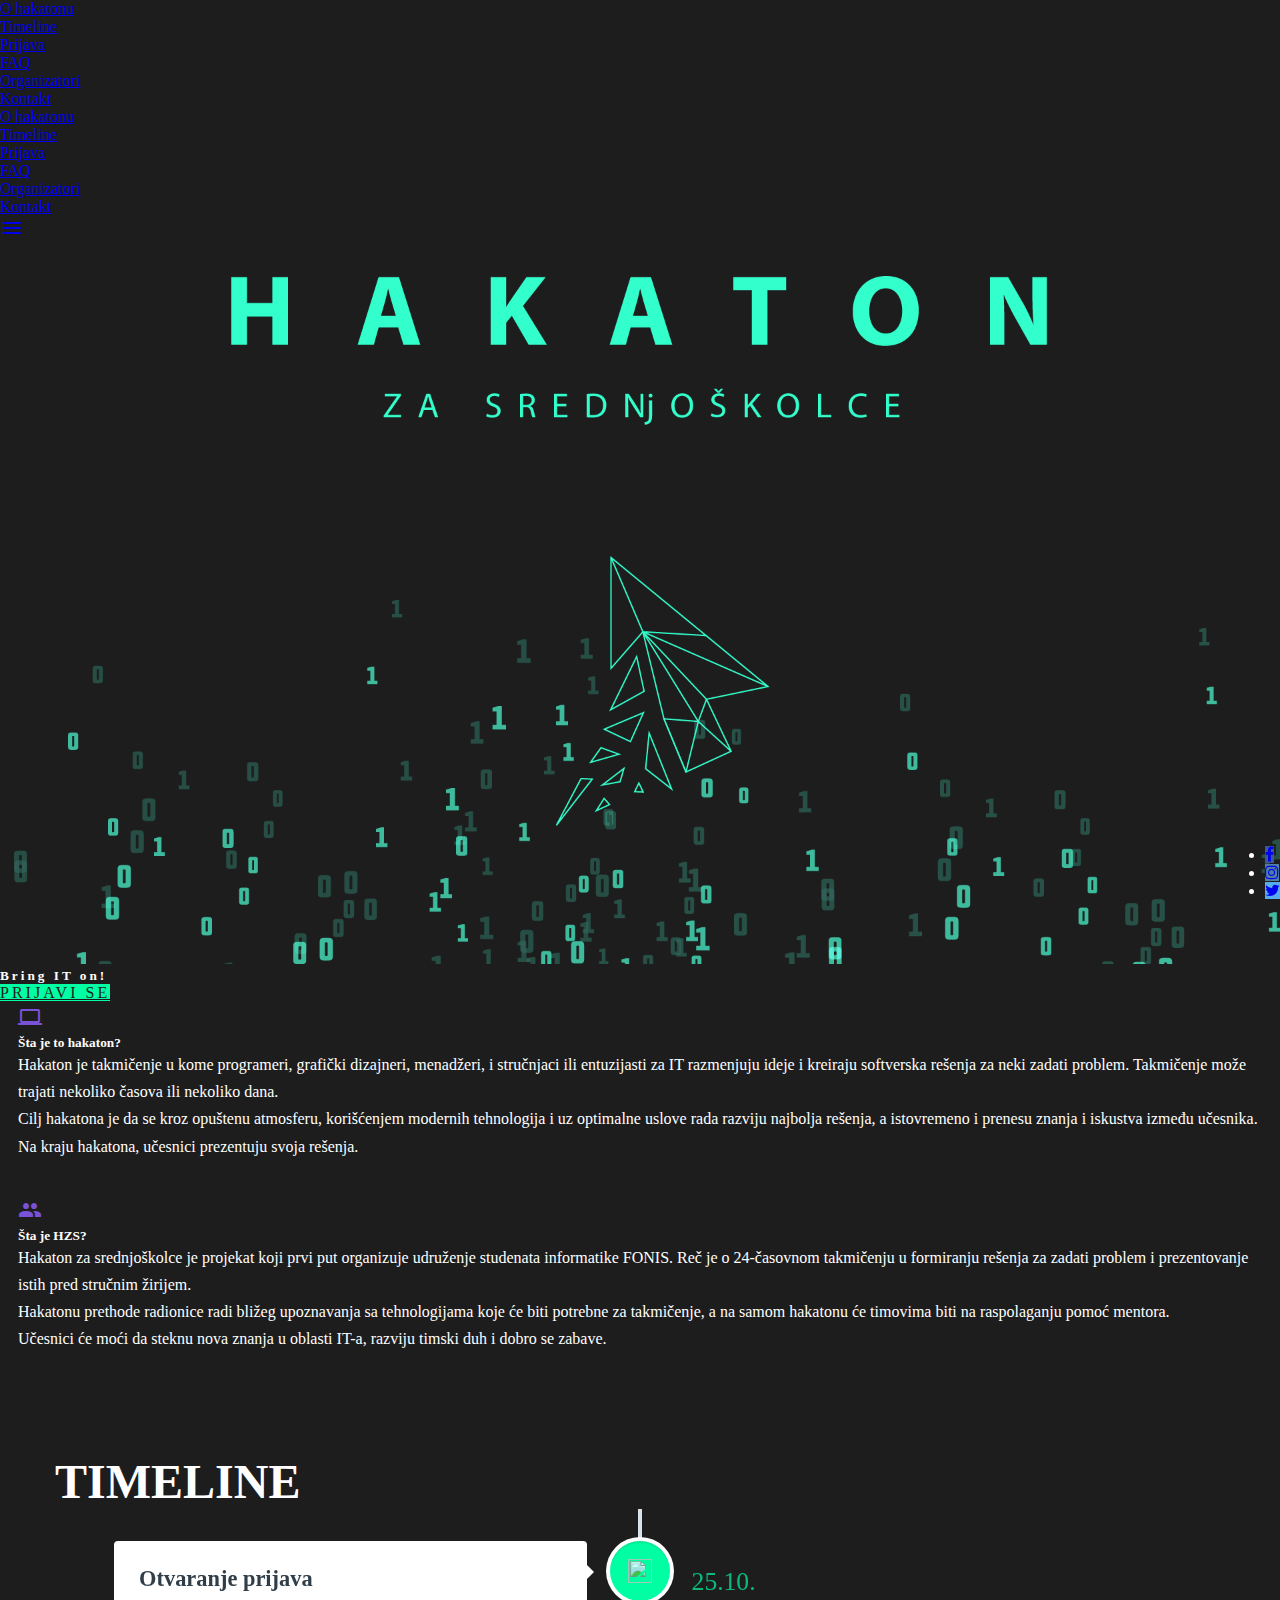
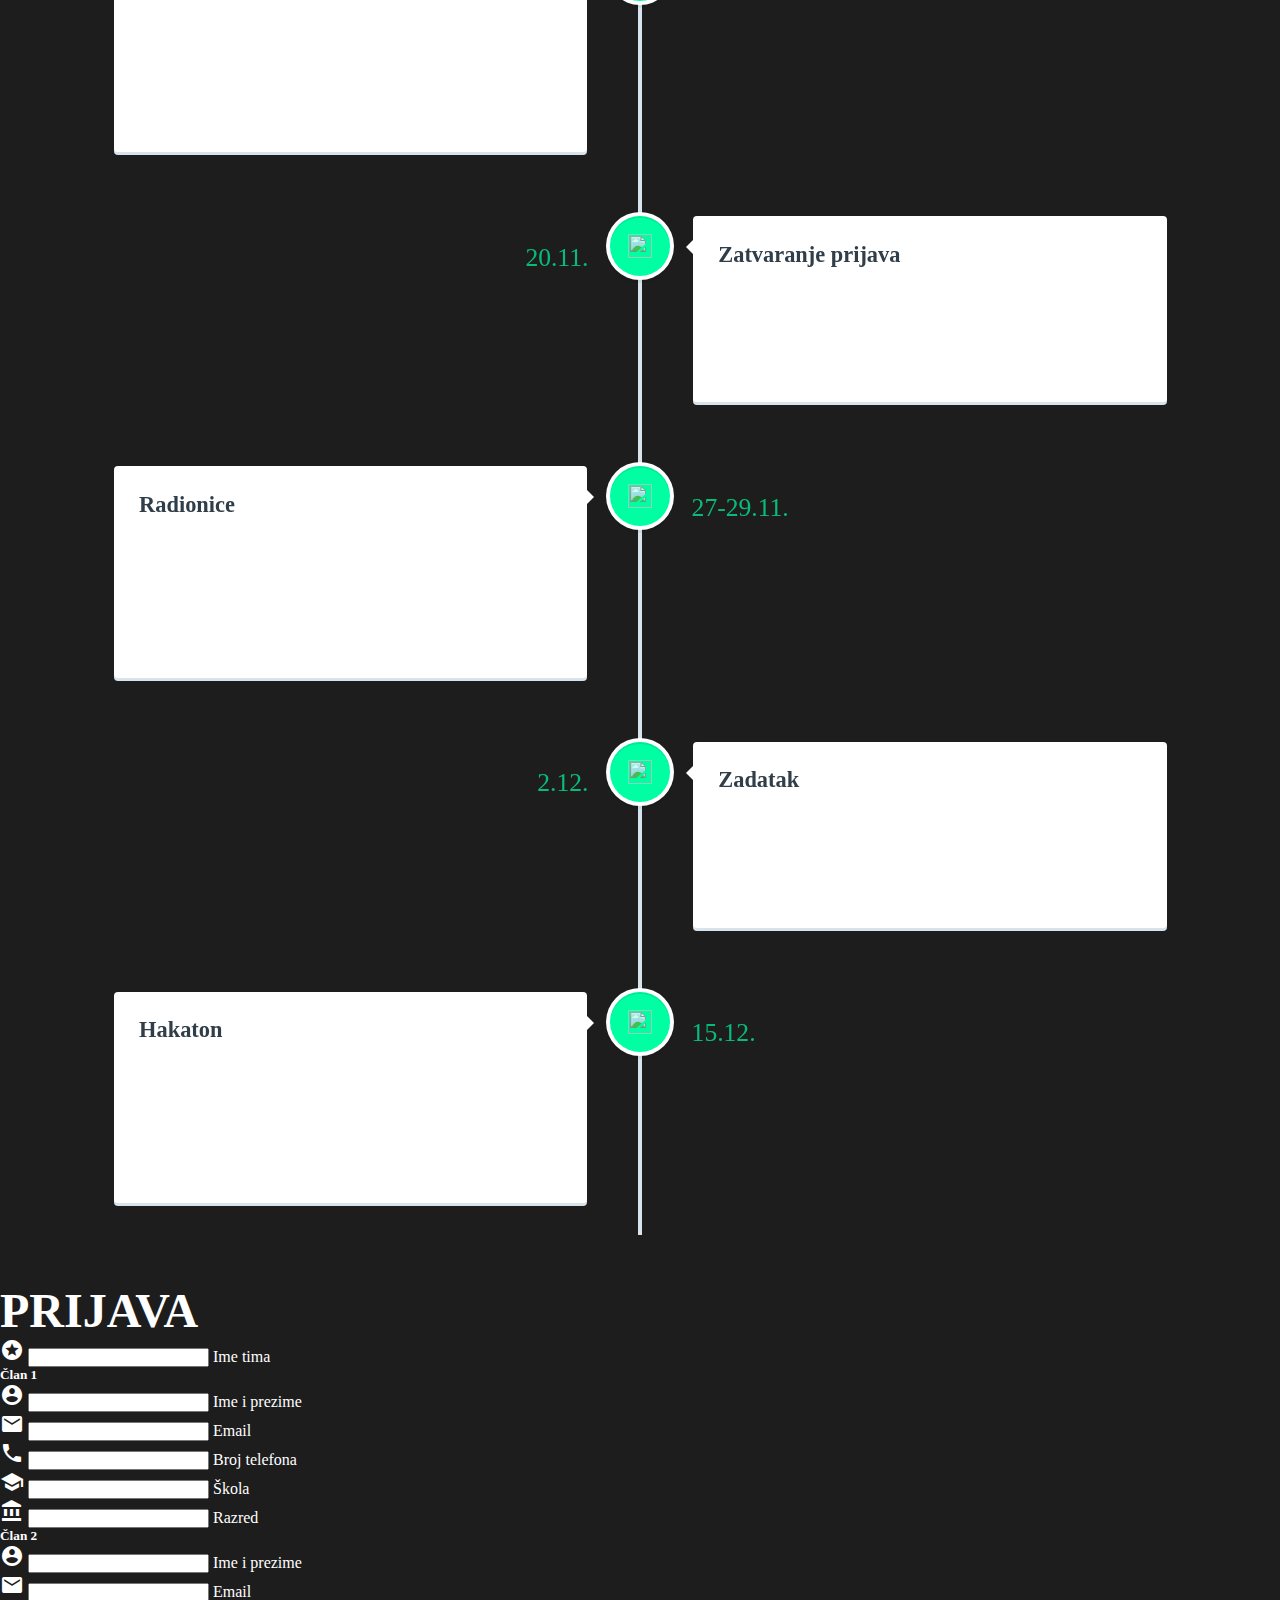
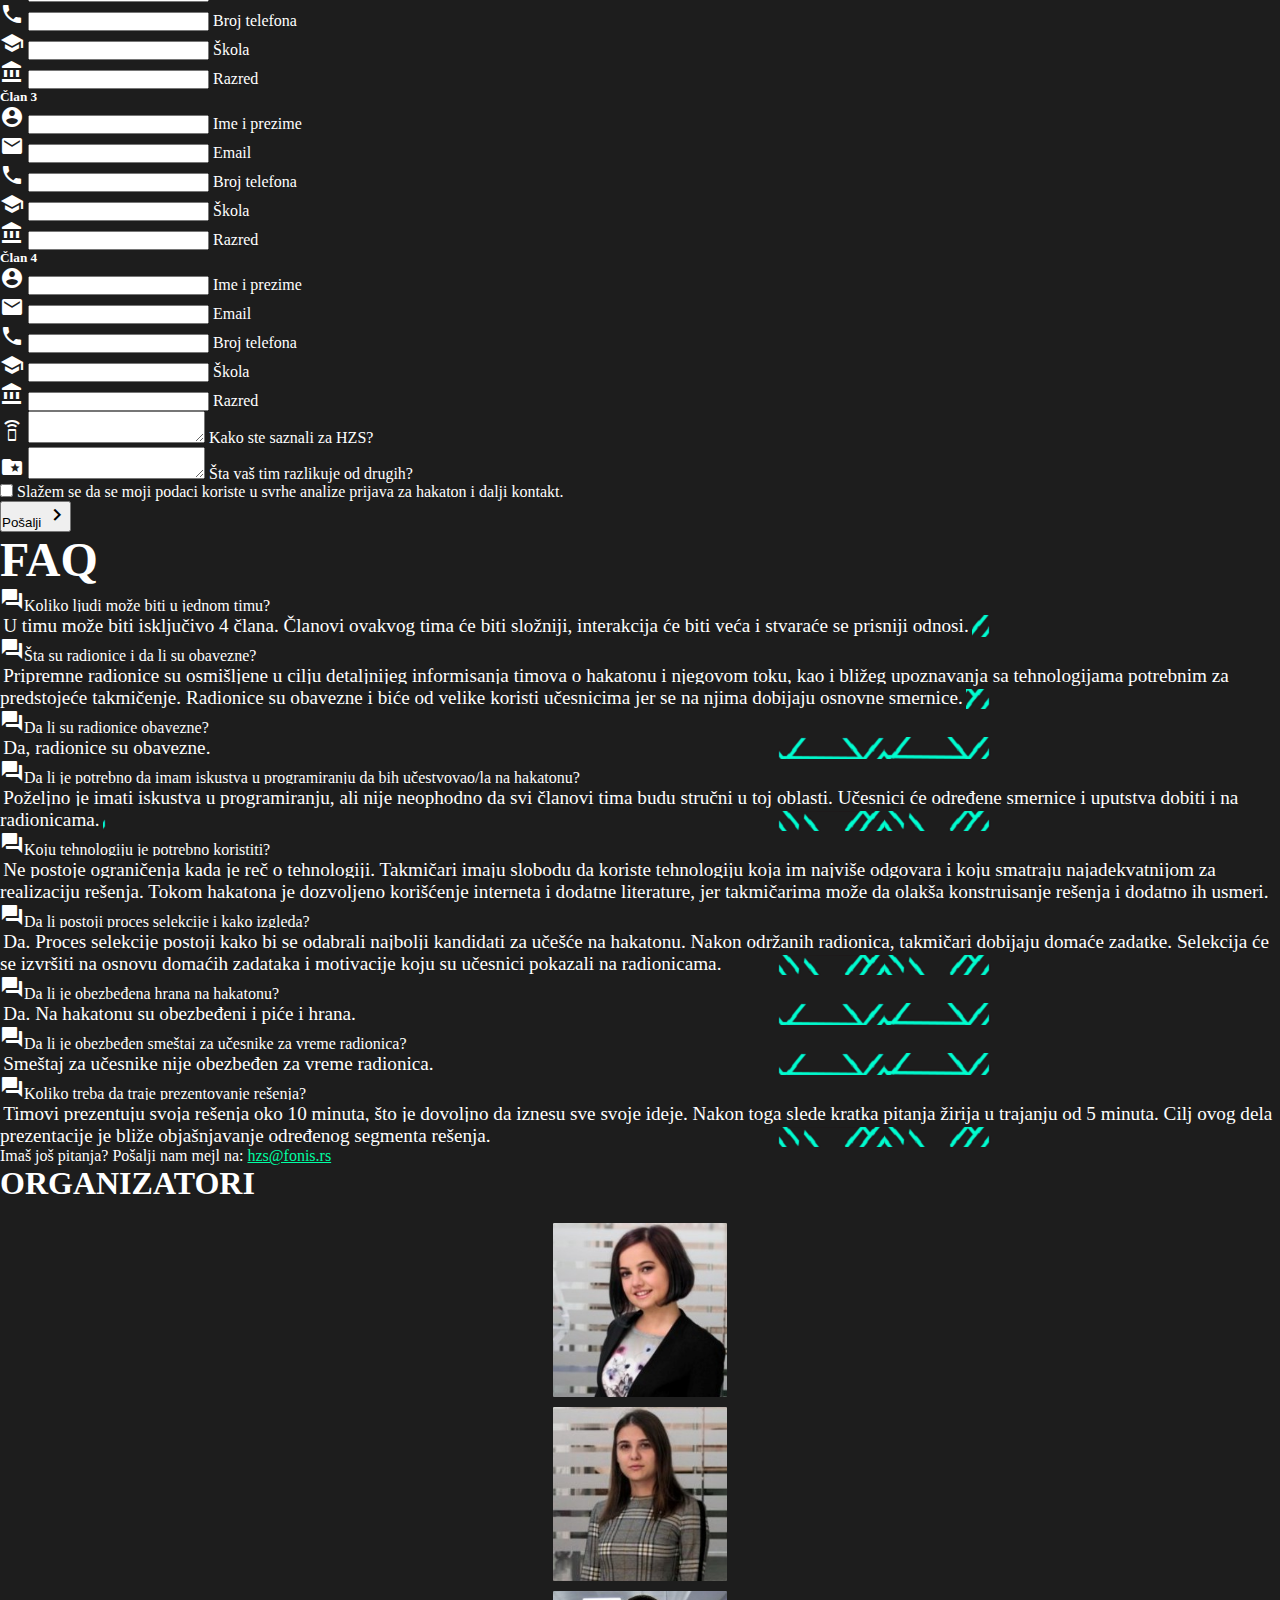
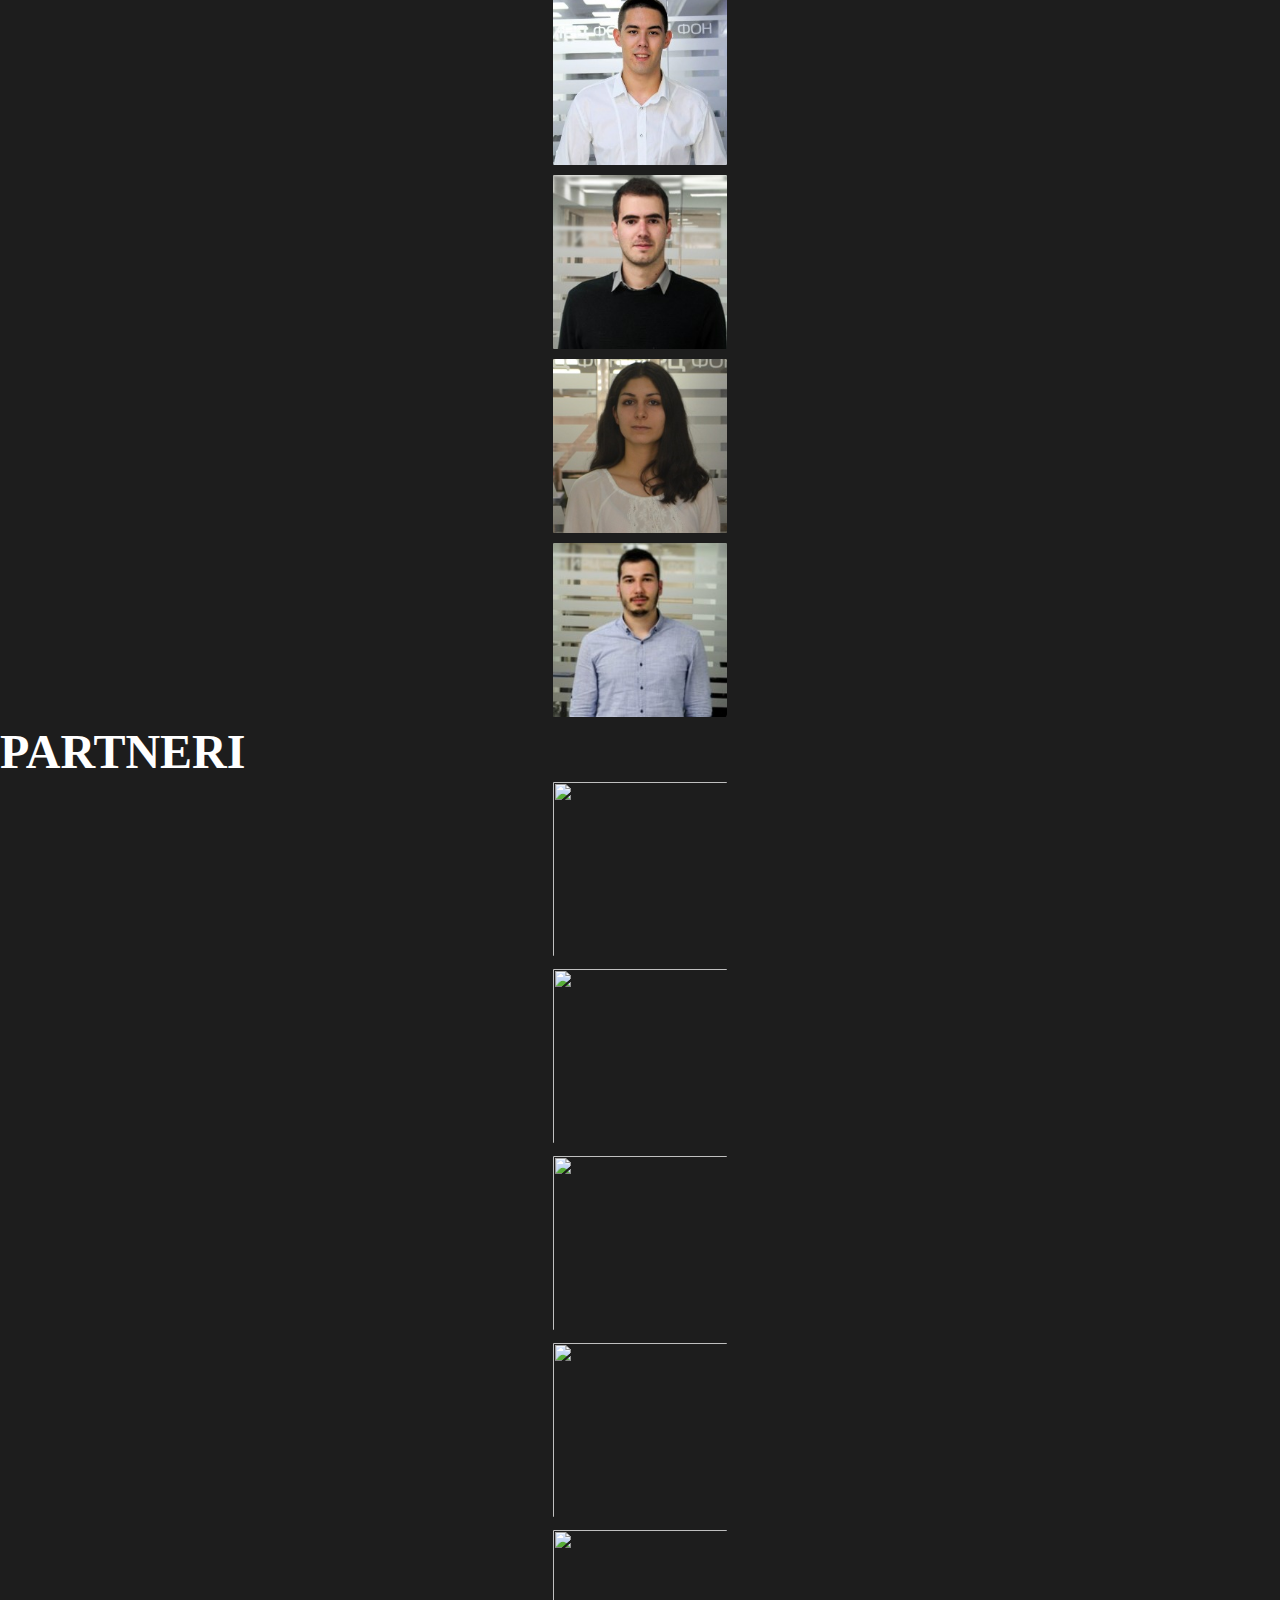
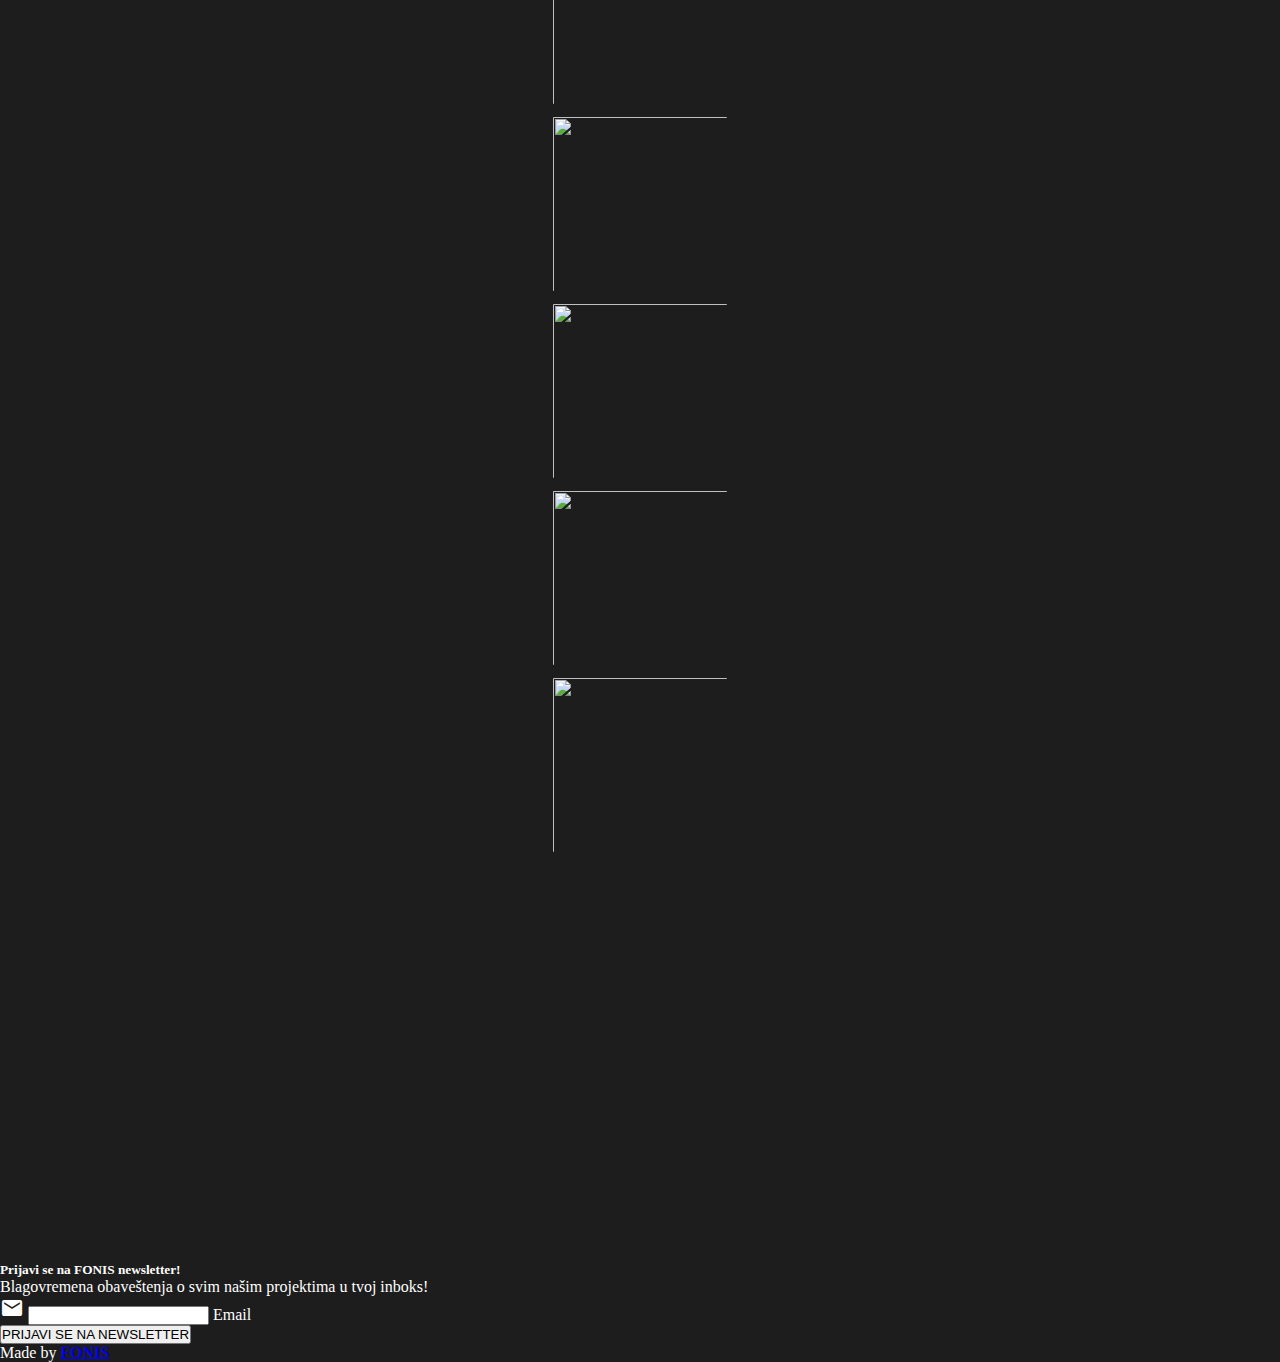
==== commit 6c250c9f: "glitch slogan" ====
--- a/index.html
+++ b/index.html
@@ -76,7 +76,7 @@
     <div class="container">
         <img src="img/baner.png" class="banner">
 
-        <div class="row center">
+        <div class="row center glitchSlogan">
             <h5 class="white-text letter-spac-3 slogan">Bring IT on!</h5>
         </div>
 
--- a/css/index.css
+++ b/css/index.css
@@ -182,16 +182,28 @@
 
 /* Extra small devices (phones, 600px and down) */
 @media only screen and (max-width: 600px) {
-    #banner {
-        width: 95vw;
-        height: 110vw;
-    }
-    
-    #hzs {
-        font-size: 3.2em;
-        text-shadow: 3.5px 3.5px var(--black);
-        font-weight: 400;
-    }
+  .banner {
+    border-bottom: 2px solid var(--neon-blue);
+  }
+
+  .slogan {
+    position: absolute;
+    animation: fallingSlogan 5s forwards;
+    background-color: rgba(29, 29, 29, 0.5);
+  }
+  
+  @keyframes fallingSlogan {
+    0% {
+      top: -2vw;
+    } 
+    100% {
+      top: 45vw;
+    }
+  }
+  
+.card-styling {
+  height: initial;;
+}
 
     #radionice-naziv{
         font-size: 1.2em;
@@ -228,40 +240,37 @@
 
 /* Small devices (portrait tablets and large phones, 600px and up) */
 @media only screen and (min-width: 600px) {
-    #banner {
-        width: 96vw;
-        height: 80vw;
-    }
-    
-    h1 {
-        font-size: 1.2em;
-        text-shadow: 3px 3px var(--black);
-        font-weight: 400;
-    }
+  .card-styling {
+    height: 42rem;;
+  }
+
+  h1 {
+    font-size: 1.2em;
+    text-shadow: 3px 3px var(--black);
+    font-weight: 400;
+  }
 }
 
 /* Medium devices (landscape tablets, 768px and up) */
 @media only screen and (min-width: 768px) {
-    #banner {
-        width: 97.6vw;
-        height: 48vw;
-    }
+  .card-styling {
+    height: 35rem;;
+  }
+
 }
 
 /* Large devices (laptops/desktops, 992px and up) */
 @media only screen and (min-width: 992px) {
-    #banner {
-        width: 98vw;
-        height: 50vw;
-    }
+  .card-styling {
+    height: initial;
+  }
 }
 
 /* Extra large devices (large laptops and desktops, 1200px and up) */
 @media only screen and (min-width: 1200px) {
-    #banner {
-        width: 100vw;
-        height: 45vw;
-    }
+  .card-styling {
+    height: 30rem;
+  }
     .radionice-text{
         font-size: 1.2em !important;
     }
@@ -293,6 +302,9 @@
   }
   
   @media only screen and (min-width: 1170px) {
+    .card-styling {
+      height: 30rem;
+    }
     .cd-timeline {
       margin-top: 3em;
       margin-bottom: 3em;
@@ -462,6 +474,9 @@
   }
   
   @media only screen and (min-width: 768px) {
+    .card-styling {
+      height: initial;;
+    }
     .cd-timeline__content h2 {
       font-size: 2rem;
     }
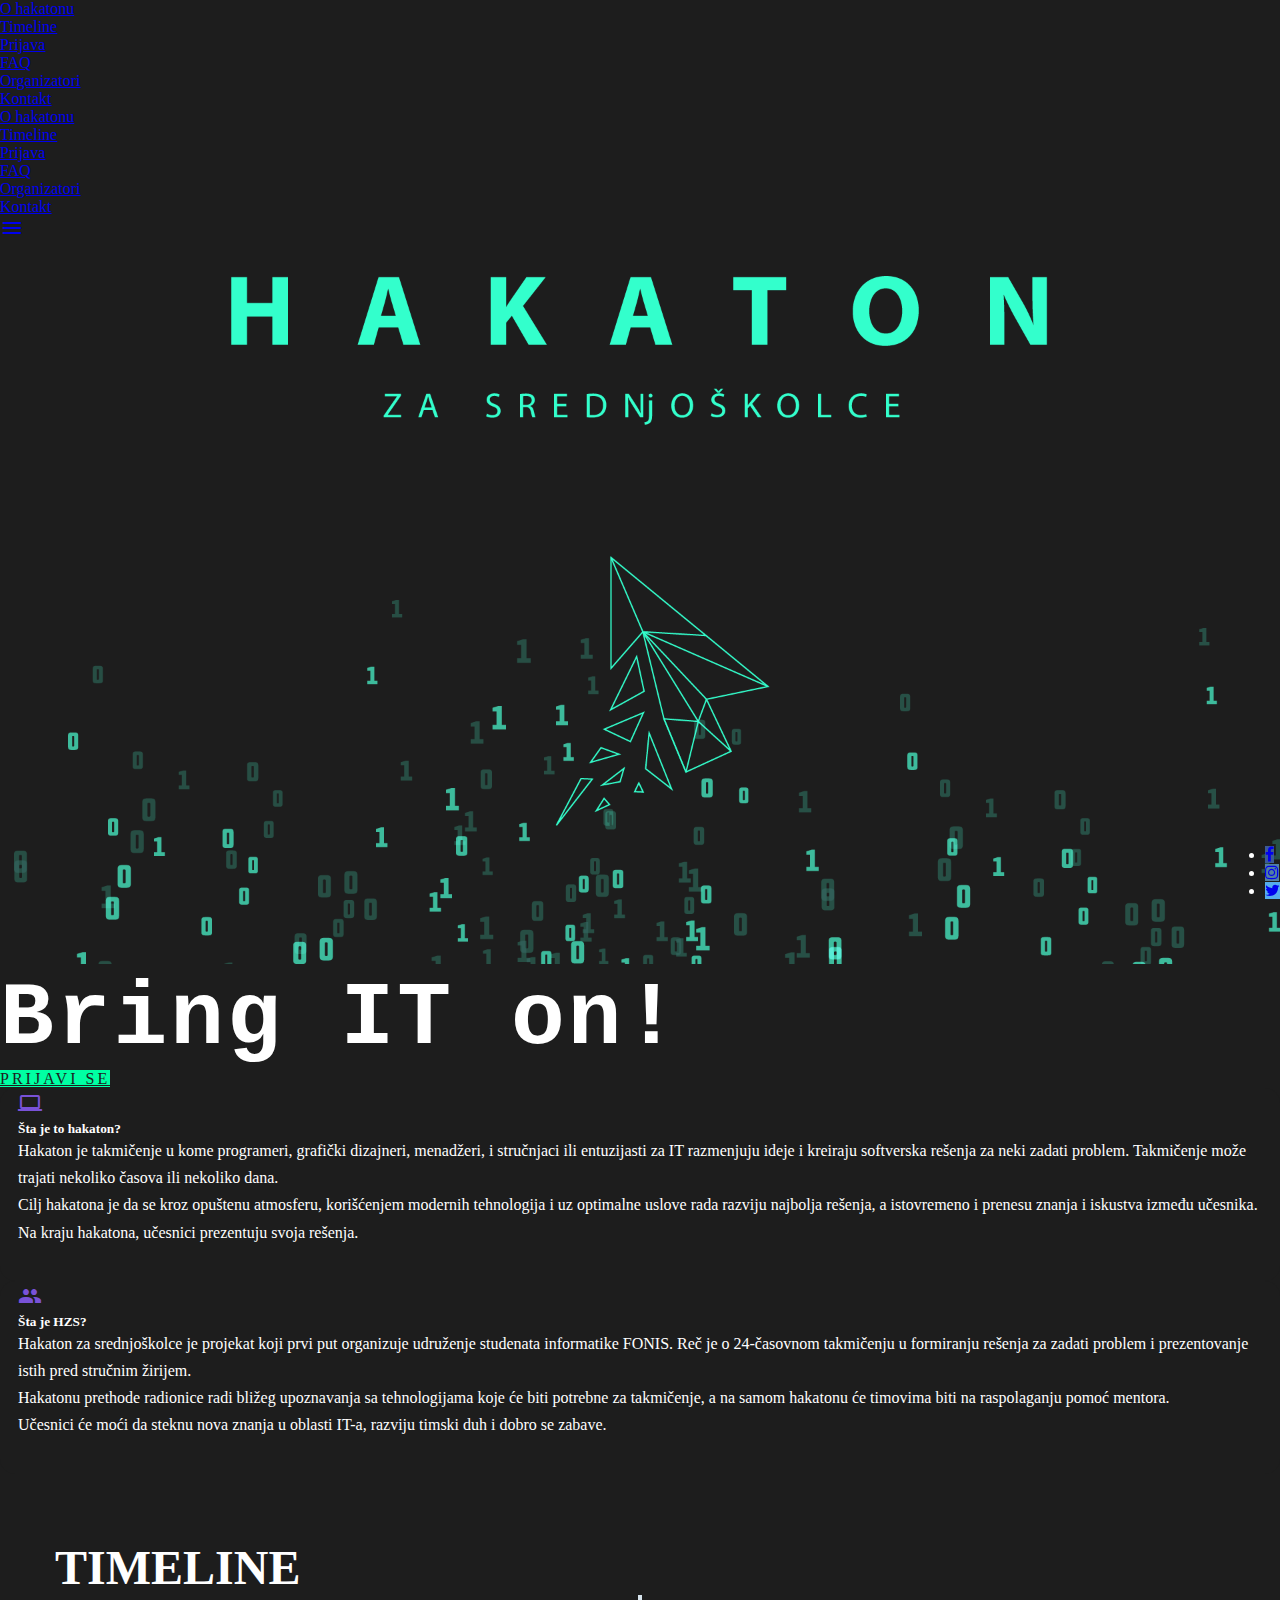
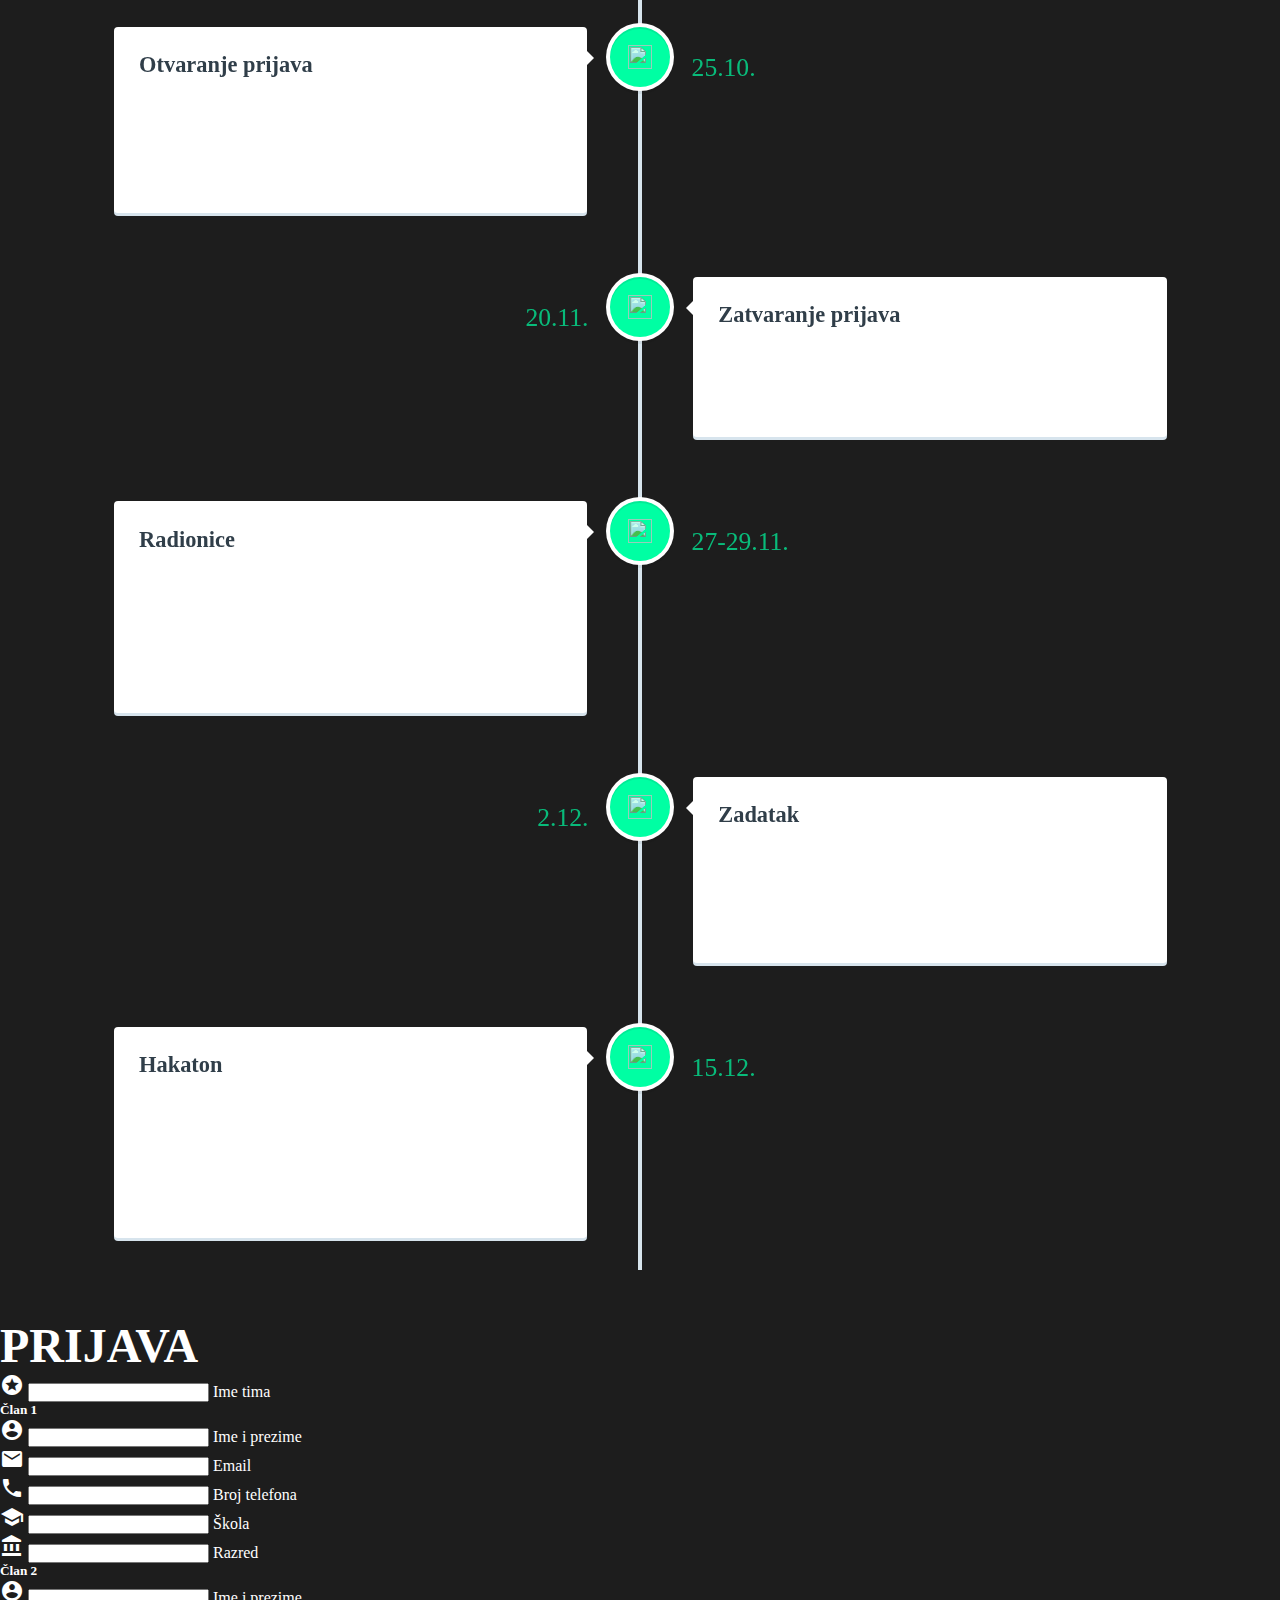
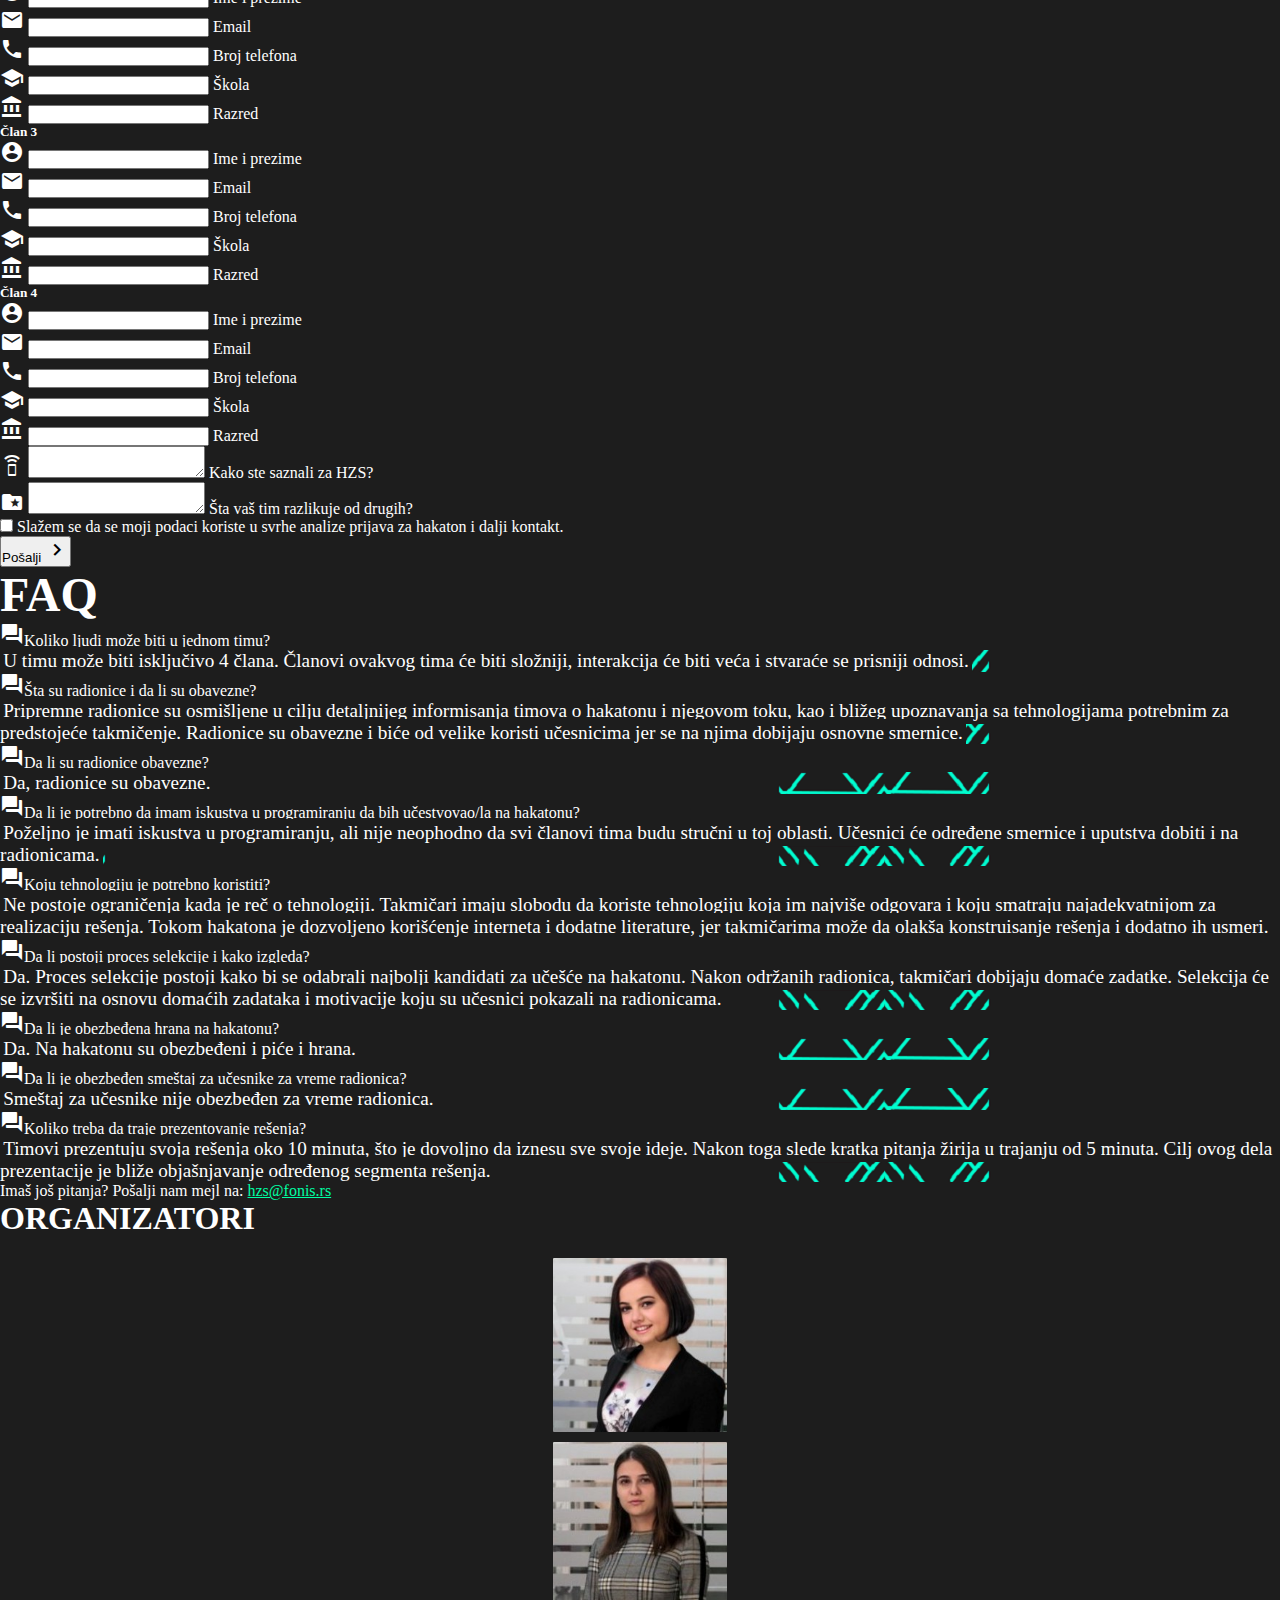
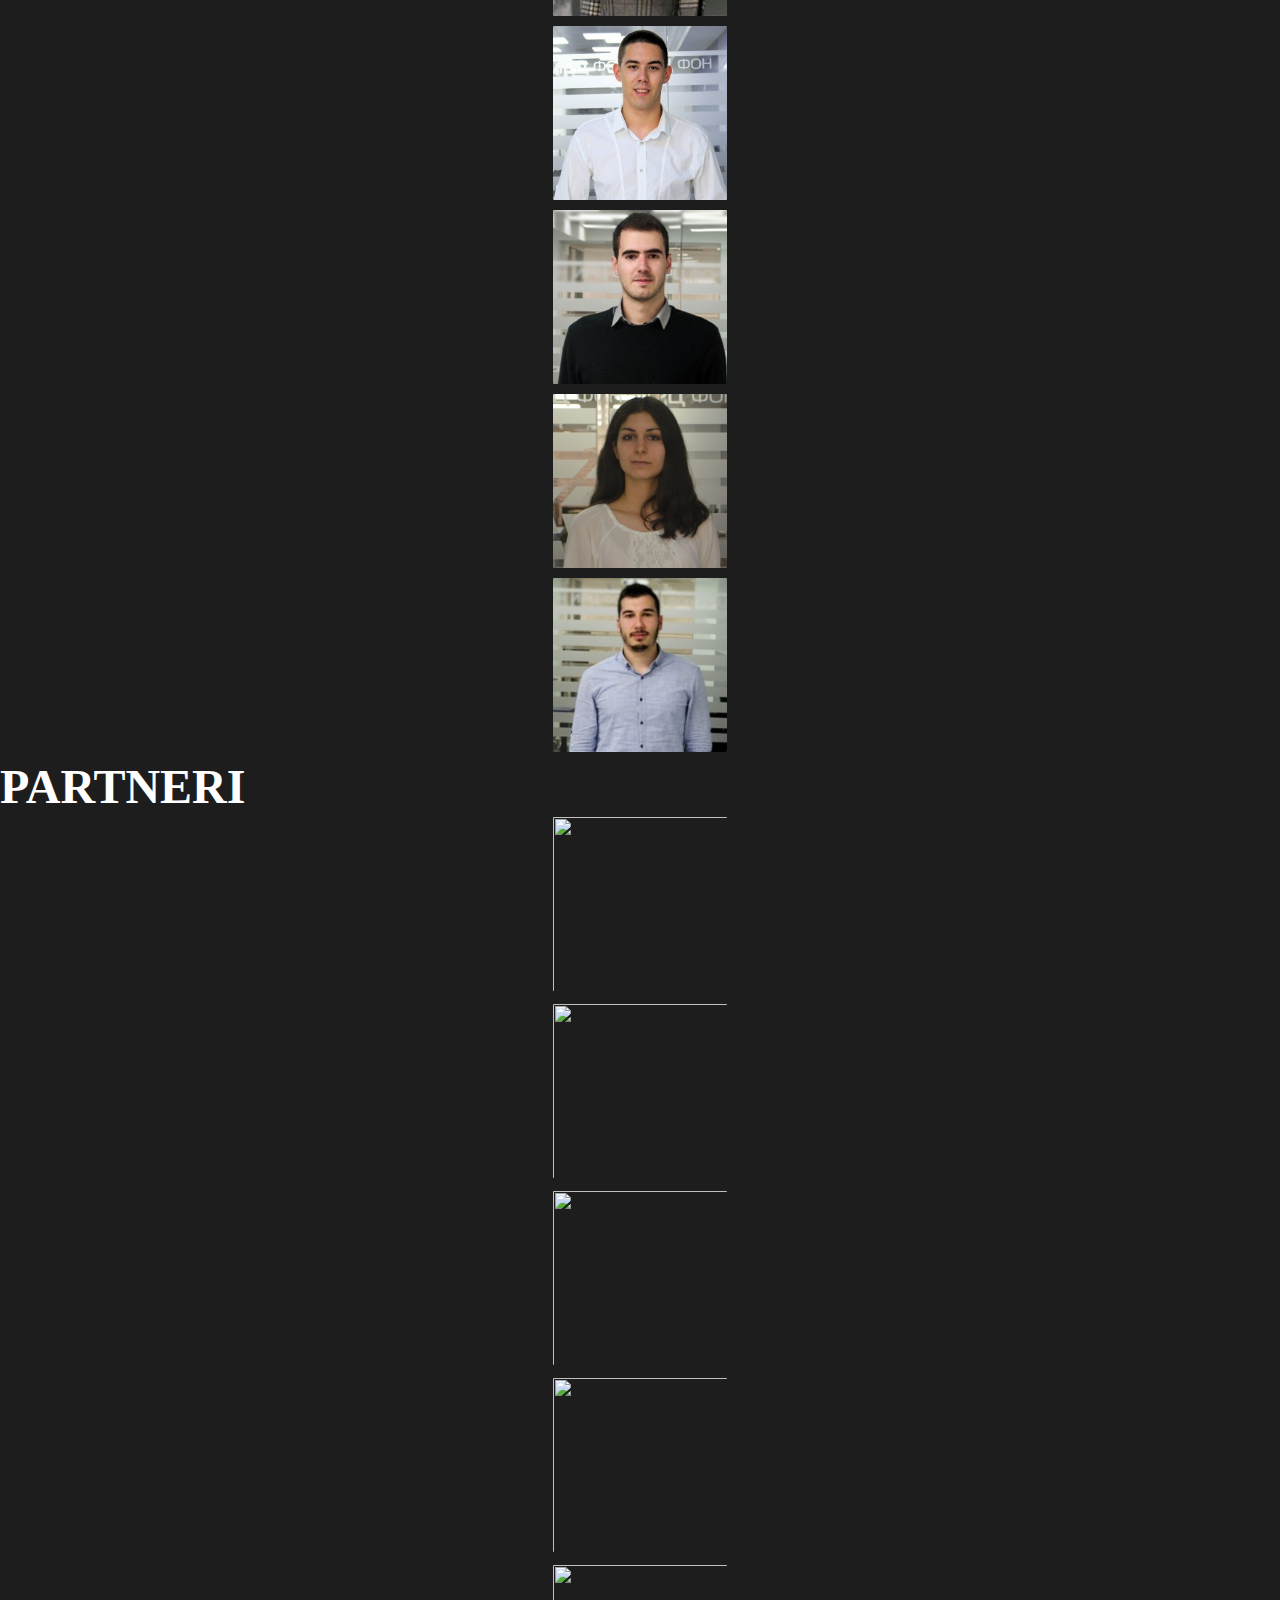
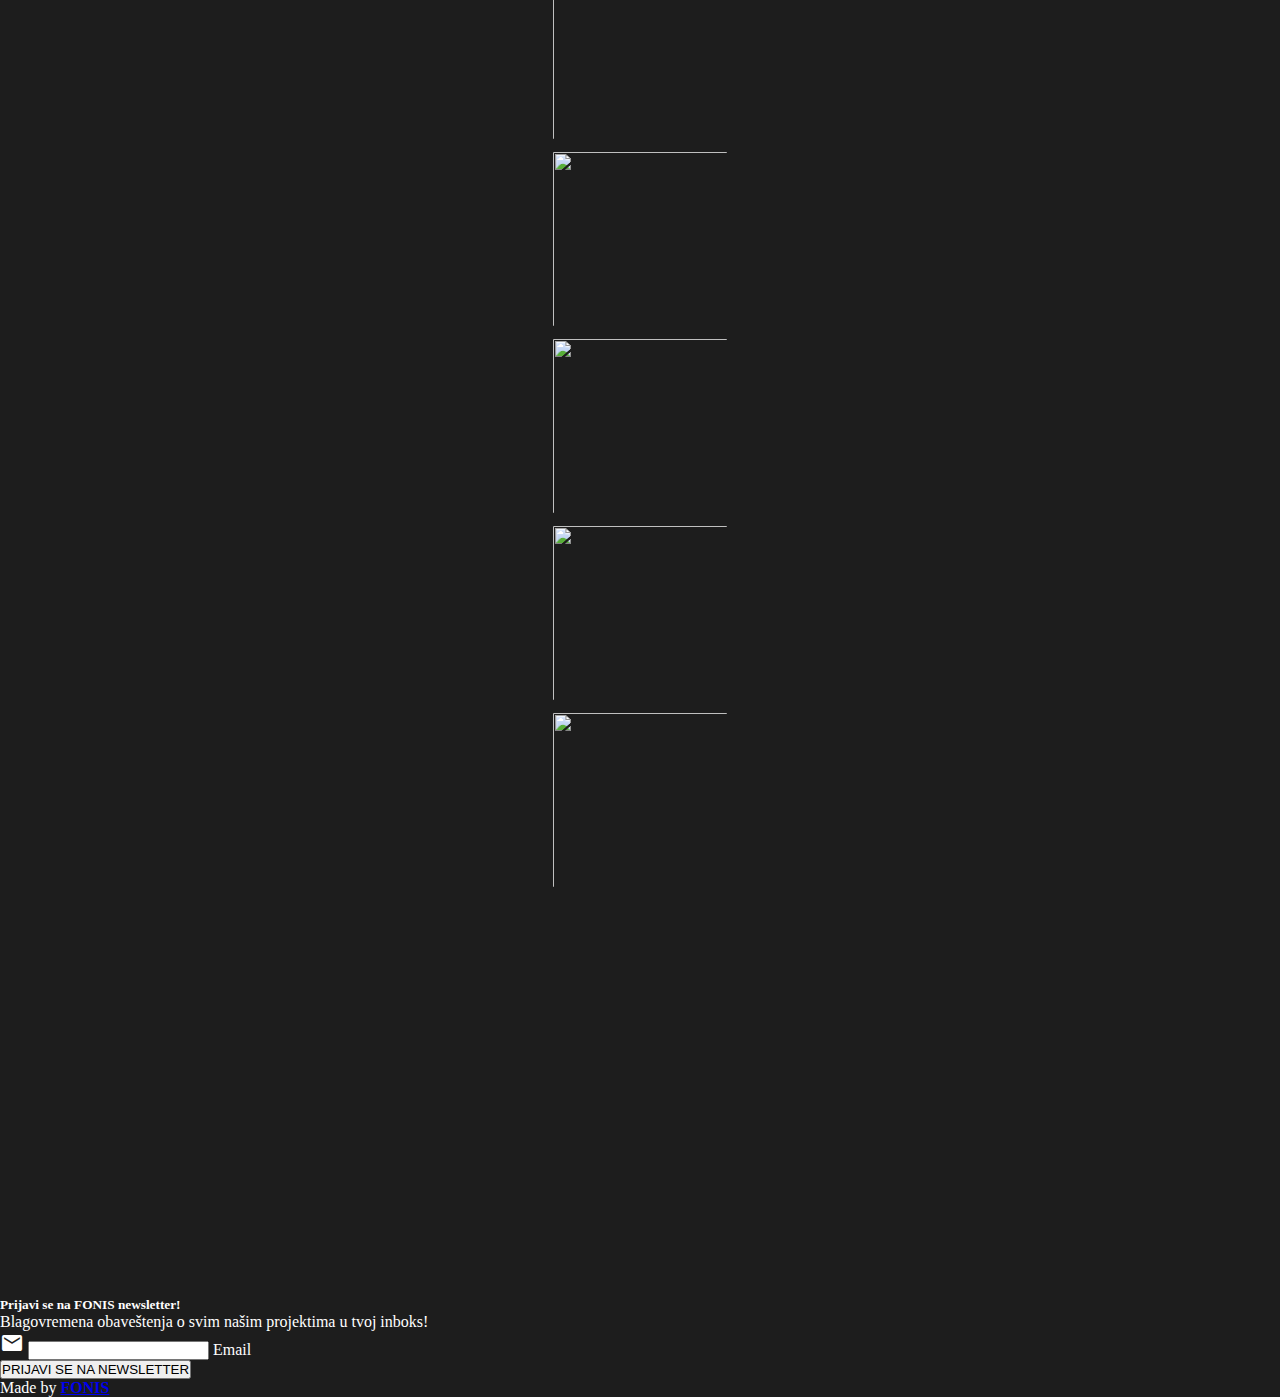
==== commit 5f8d5d17: "tekstovi" ====
--- a/index.html
+++ b/index.html
@@ -156,11 +156,7 @@
 
                 <div class="cd-timeline__content js-cd-content">
                     <h2 id="radionice-naziv">Otvaranje prijava</h2>
-                    <p class="black-text radionice-text">Lorem ipsum dolor sit amet, consectetur adipisicing elit.
-                        Iusto, optio, dolorum provident rerum aut hic
-                        quasi placeat iure tempora laudantium ipsa ad debitis unde? Iste voluptatibus minus veritatis
-                        qui
-                        ut.</p>
+                    <p class="black-text radionice-text">Prijave će biti otvorene 25.10.2018. Mogu se prijaviti timovi od 3 ili 4 člana, a formu koju je potrebno popuniti možete naći u nastavku.</p>
                     <span class="cd-timeline__date">25.10.</span>
                 </div>
                 <!-- cd-timeline__content -->
@@ -175,9 +171,7 @@
 
                 <div class="cd-timeline__content js-cd-content">
                     <h2 id="radionice-naziv">Zatvaranje prijava</h2>
-                    <p class="black-text radionice-text">Lorem ipsum dolor sit amet, consectetur adipisicing elit.
-                        Iusto, optio, dolorum provident rerum aut hic
-                        quasi placeat iure tempora laudantium ipsa ad debitis unde?</p>
+                    <p class="black-text radionice-text"> Datum zatvaranja prijava je 20.11.2018. Požurite i na vreme zauzmite svoje mesto. </p>
                     <span class="cd-timeline__date">20.11.</span>
                 </div>
                 <!-- cd-timeline__content -->
@@ -192,11 +186,7 @@
 
                 <div class="cd-timeline__content js-cd-content">
                     <h2 id="radionice-naziv">Radionice</h2>
-                    <p class="black-text radionice-text">Lorem ipsum dolor sit amet, consectetur adipisicing elit.
-                        Excepturi, obcaecati, quisquam id molestias
-                        eaque asperiores voluptatibus cupiditate error assumenda delectus odit similique earum
-                        voluptatem
-                        doloremque dolorem ipsam quae rerum quis.
+                    <p class="black-text radionice-text">Radionice buduće učesnike hakatona upoznaju sa tehnologijama koja će se koristiti i prisustvo na njima je obavezno. U periodu od 27.11. do 29.11.2018. čekamo vas na Fakultetu organizacionih nauka!
                     </p>
                     <span class="cd-timeline__date">27-29.11.</span>
                 </div>
@@ -212,9 +202,7 @@
 
                 <div class="cd-timeline__content js-cd-content">
                     <h2 id="radionice-naziv">Zadatak</h2>
-                    <p class="black-text radionice-text">Lorem ipsum dolor sit amet, consectetur adipisicing elit.
-                        Iusto, optio, dolorum provident rerum aut hic
-                        quasi placeat iure tempora laudantium ipsa ad debitis unde?</p>
+                    <p class="black-text radionice-text">Po završetku radionica stečeno znanje učesnika biće testirano kroz domaći zadatak. Selekcija za hakaton zavisiće od uspešnosti određenog domaćeg zadatka, ali i motivacije koju timovi pokažu!</p>
                     <span class="cd-timeline__date">2.12.</span>
                 </div>
                 <!-- cd-timeline__content -->
@@ -229,11 +217,7 @@
 
                 <div class="cd-timeline__content js-cd-content">
                     <h2 id="radionice-naziv">Hakaton</h2>
-                    <p class="black-text radionice-text">Lorem ipsum dolor sit amet, consectetur adipisicing elit.
-                        Iusto, optio, dolorum provident rerum aut hic
-                        quasi placeat iure tempora laudantium ipsa ad debitis unde? Iste voluptatibus minus veritatis
-                        qui
-                        ut.</p>
+                    <p class="black-text radionice-text">Hakaton će se održati 15.12.2018. sa početkom u 18h. U naredna 24 sata timovi će raditi na rešenjima za zadati problem i boriti se svojim idejama za titulu pobednika prvog hakatona za srednjoškolce! </p>
                     <span class="cd-timeline__date">15.12.</span>
                 </div>
                 <!-- cd-timeline__content -->
@@ -573,6 +557,9 @@
                     <h6 style="font-size: 1rem;">
                         Jelica Stanojević
                     </h6>
+	    <div class="linkedin">
+                        <a href="https://www.linkedin.com/in/jelica-stanojević-98306a173/"><i class="fa fa-linkedin"></i></a>
+                    </div>
                 </div>
             </div>
             <div class="col s12 m6 l4" id="blur1">
--- a/css/index.css
+++ b/css/index.css
@@ -20,6 +20,220 @@
     /*border-bottom: 2px solid var(--neon-blue);*/
 }
 
+.glitchSlogan .slogan {
+  outline: none;
+  font-size: 7vw;
+  text-align: center;
+  font-family: "Courier New", Courier, monospace, monospace;
+  min-height: 6vw;
+  max-width: 70vw;
+  min-width: 7vw;
+}
+.glitchSlogan .slogan,
+.glitchSlogan .slogan * {
+  -webkit-animation: cray 7s infinite steps(50);
+          animation: cray 7s infinite steps(50);
+  display: inline-block;
+}
+
+@-webkit-keyframes cray {
+  2% {
+    font-weight: 180;
+    font-style: italic;
+    text-decoration: none;
+    text-transform: none;
+  }
+  4% {
+    font-weight: 80;
+    font-style: italic;
+    text-decoration: underline;
+    text-transform: capitalize;
+  }
+  6% {
+    font-weight: 600;
+    font-style: normal;
+    text-decoration: none;
+    text-transform: none;
+  }
+  
+  12% {
+    font-weight: 200;
+    font-style: normal;
+    text-decoration: none;
+    text-transform: none;
+  }
+  14% {
+    font-weight: 600;
+    font-style: normal;
+    text-decoration: underline;
+    text-transform: lowercase;
+  }
+  16% {
+    font-weight: 700;
+    font-style: normal;
+    text-decoration: none;
+    text-transform: lowercase;
+  }
+  
+  22% {
+    font-weight: 600;
+    font-style: normal;
+    text-decoration: none;
+    text-transform: none;
+  }
+  24% {
+    font-weight: 500;
+    font-style: italic;
+    text-decoration: line-through;
+    text-transform: none;
+  }
+  26% {
+    font-weight: 200;
+    font-style: italic;
+    text-decoration: none;
+    text-transform: none;
+  }
+  
+  32% {
+    font-weight: 600;
+    font-style: normal;
+    text-decoration: none;
+    text-transform: none;
+  }
+  34% {
+    font-weight: 700;
+    font-style: normal;
+    text-decoration: none;
+    text-transform: none;
+  }
+  36% {
+    font-weight: 400;
+    font-style: normal;
+    text-decoration: underline;
+    text-transform: none;
+  }
+  38% {
+    font-weight: 300;
+    font-style: italic;
+    text-decoration: none;
+    text-transform: capitalize;
+  }
+  
+  44% {
+    font-weight: 400;
+    font-style: normal;
+    text-decoration: underline;
+    text-transform: capitalize;
+  }
+  46% {
+    font-weight: 100;
+    font-style: normal;
+    text-decoration: line-through;
+    text-transform: none;
+  }
+  48% {
+    font-weight: 200;
+    font-style: normal;
+    text-decoration: none;
+    text-transform: none;
+  }
+  
+  54% {
+    font-weight: 200;
+    font-style: normal;
+    text-decoration: none;
+    text-transform: none;
+  }
+  56% {
+    font-weight: 700;
+    font-style: normal;
+    text-decoration: none;
+    text-transform: none;
+  }
+  58% {
+    font-weight: 700;
+    font-style: normal;
+    text-decoration: none;
+    text-transform: lowercase;
+  }
+  
+  64% {
+    font-weight: 200;
+    font-style: normal;
+    text-decoration: none;
+    text-transform: none;
+  }
+  66% {
+    font-weight: 500;
+    font-style: italic;
+    text-decoration: none;
+    text-transform: capitalize;
+  }
+  68% {
+    font-weight: 700;
+    font-style: normal;
+    text-decoration: none;
+    text-transform: capitalize;
+  }
+  
+  74% {
+    font-weight: 400;
+    font-style: normal;
+    text-decoration: line-through;
+    text-transform: none;
+  }
+  76% {
+    font-weight: 500;
+    font-style: normal;
+    text-decoration: none;
+    text-transform: none;
+  }
+  78% {
+    font-weight: 700;
+    font-style: normal;
+    text-decoration: none;
+    text-transform: none;
+  }
+  80% {
+    font-weight: 100;
+    font-style: italic;
+    text-decoration: none;
+    text-transform: capitalize;
+  }
+  
+  86% {
+    font-weight: 700;
+    font-style: normal;
+    text-decoration: none;
+    text-transform: none;
+  }
+  88% {
+    font-weight: 400;
+    font-style: italic;
+    text-decoration: none;
+    text-transform: none;
+  }
+  90% {
+    font-weight: 500;
+    font-style: normal;
+    text-decoration: none;
+    text-transform: none;
+  }
+  92% {
+    font-weight: 700;
+    font-style: normal;
+    text-decoration: underline;
+    text-transform: none;
+  }
+  
+  98% {
+    font-weight: 100;
+    font-style: normal;
+    text-decoration: none;
+    text-transform: lowercase;
+  }
+}
+
 body {
   background-color: var(--black);
   display: flex;
@@ -29,27 +243,27 @@
 }
 
 main {
-    flex: 1 0 auto;
+  flex: 1 0 auto;
 }
 
 .nav-wrapper {
-    background-color: var(--black);
+  background-color: var(--black);
 }
 
 .navbar-fixed {
-    z-index: 999;
+  z-index: 999;
 }
 
 .card-styling {
-    background-color: var(--black);
+  background-color: var(--black);
 }
 
 .pad-bot-2 {
-    padding-bottom: 2em;
+  padding-bottom: 2em;
 }
 
 .icon {
-    position: relative;
+  position: relative;
 }
 
 .card-icon {
@@ -57,10 +271,10 @@
 }
 
 .card {
-    padding: 3px;
-
-    transition: 0.3s;
-    border-radius: 15px; /* 5px rounded corners */
+  padding: 3px;
+
+  transition: 0.3s;
+  border-radius: 15px; /* 5px rounded corners */
 }
 
 .card:hover, .card:active {
@@ -182,28 +396,18 @@
 
 /* Extra small devices (phones, 600px and down) */
 @media only screen and (max-width: 600px) {
-  .banner {
+  /* .banner {
     border-bottom: 2px solid var(--neon-blue);
-  }
-
-  .slogan {
-    position: absolute;
-    animation: fallingSlogan 5s forwards;
-    background-color: rgba(29, 29, 29, 0.5);
-  }
-  
-  @keyframes fallingSlogan {
-    0% {
-      top: -2vw;
-    } 
-    100% {
-      top: 45vw;
-    }
-  }
-  
-.card-styling {
-  height: initial;;
-}
+  } */
+
+  .glitchSlogan .slogan {
+    font-size: 9vw;
+  }
+  
+  
+  .card-styling {
+    height: initial;
+  }
 
     #radionice-naziv{
         font-size: 1.2em;
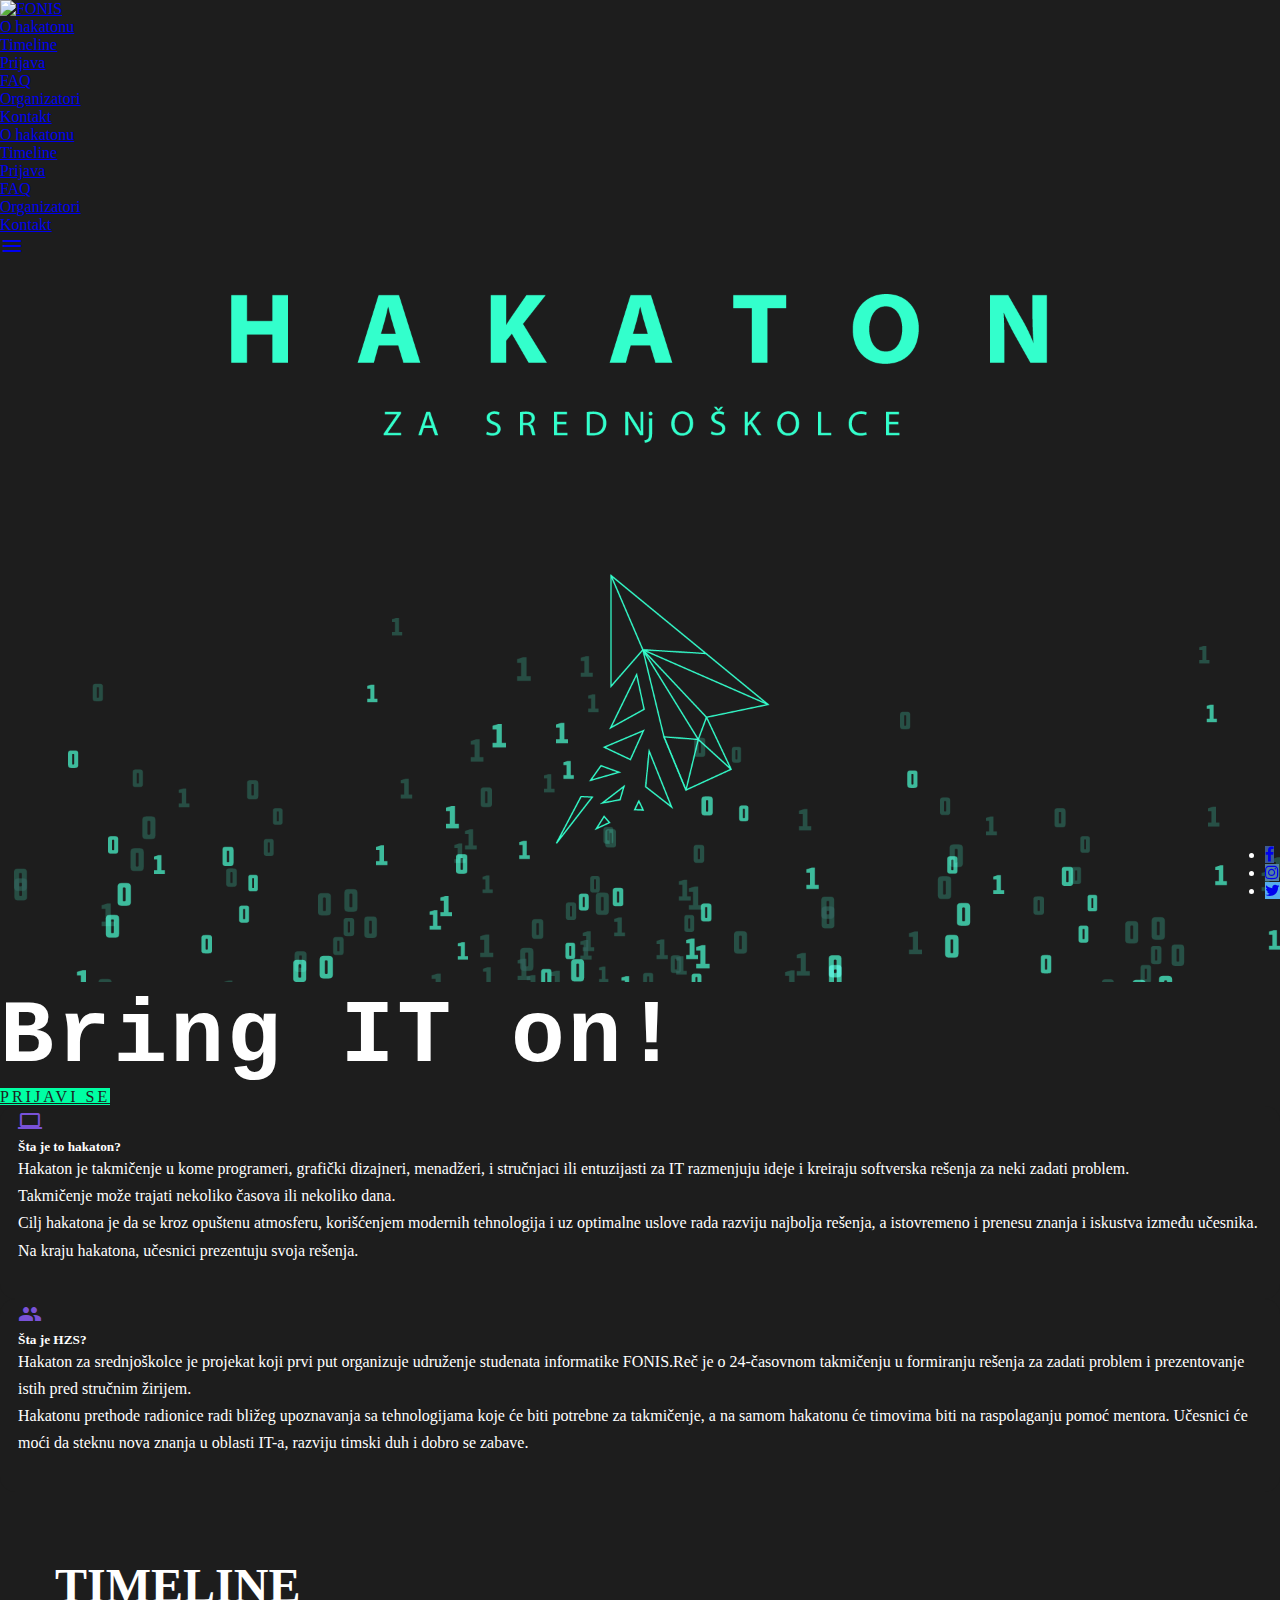
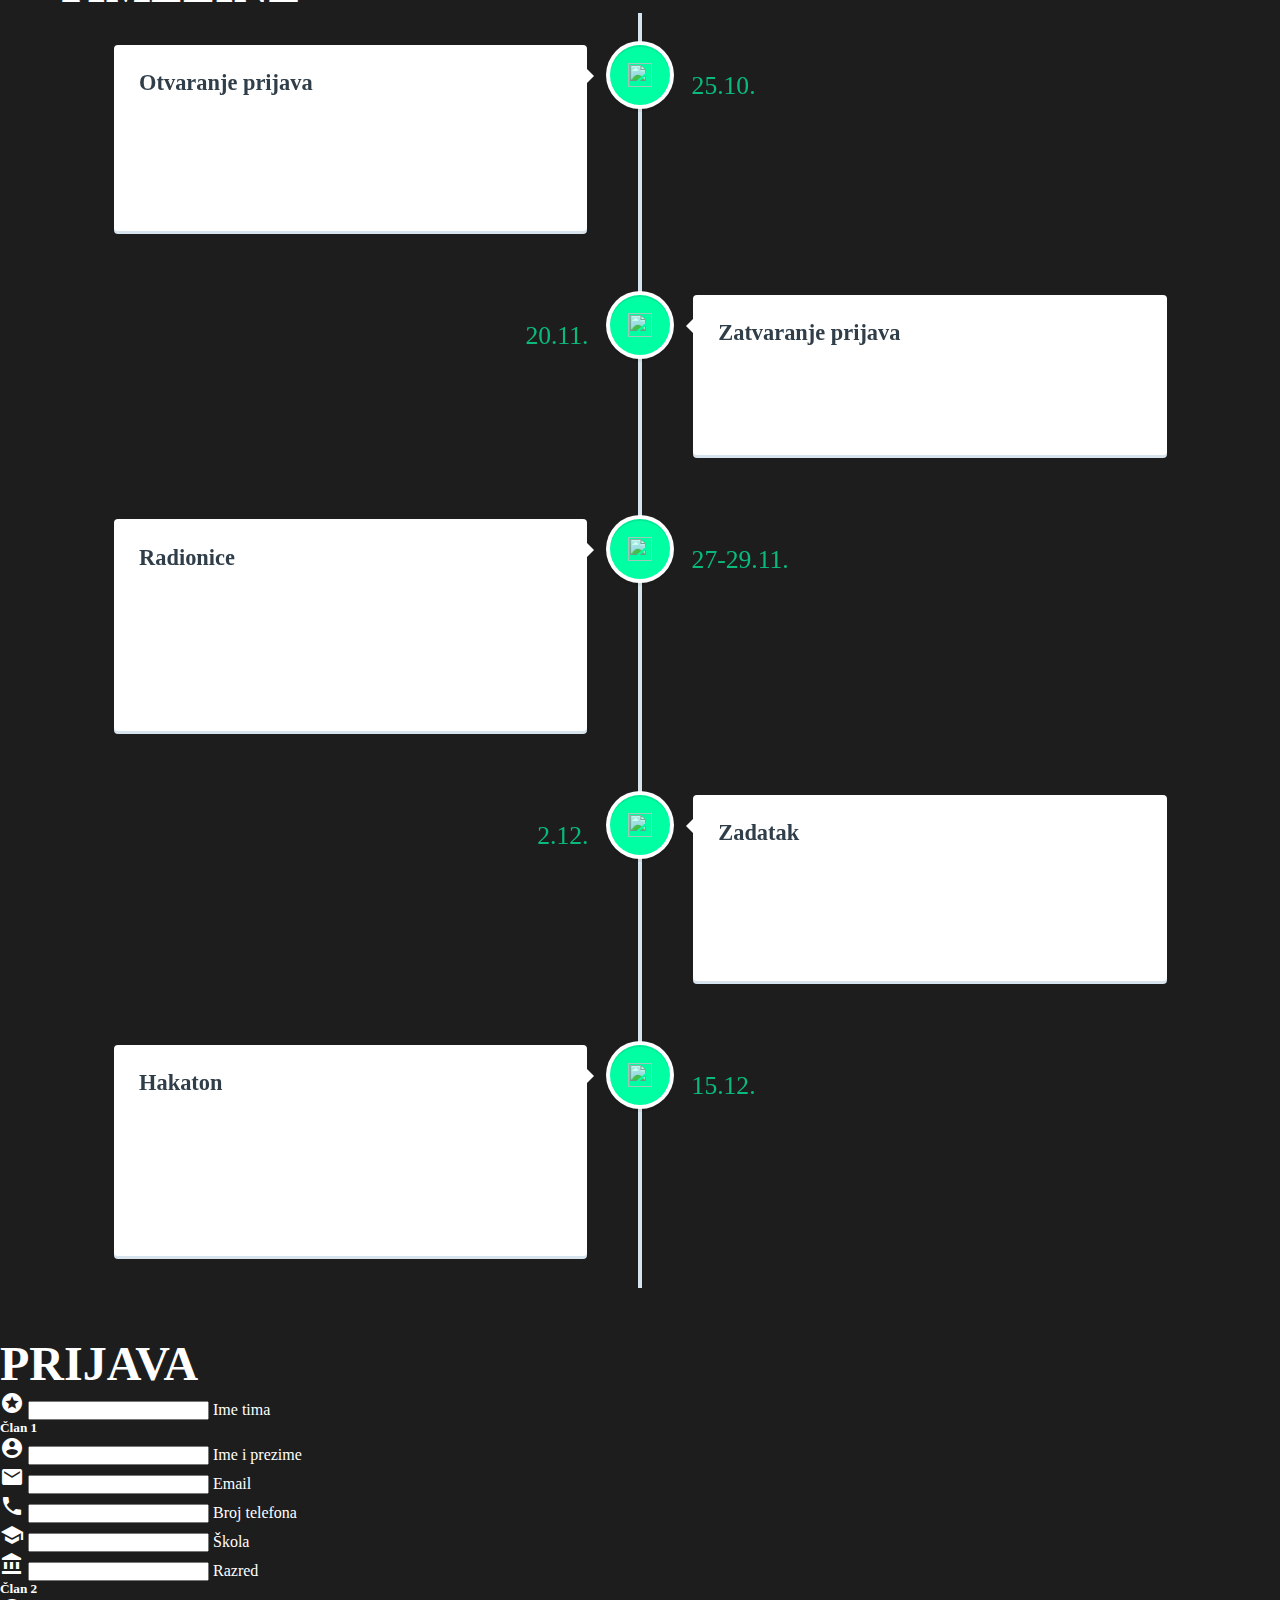
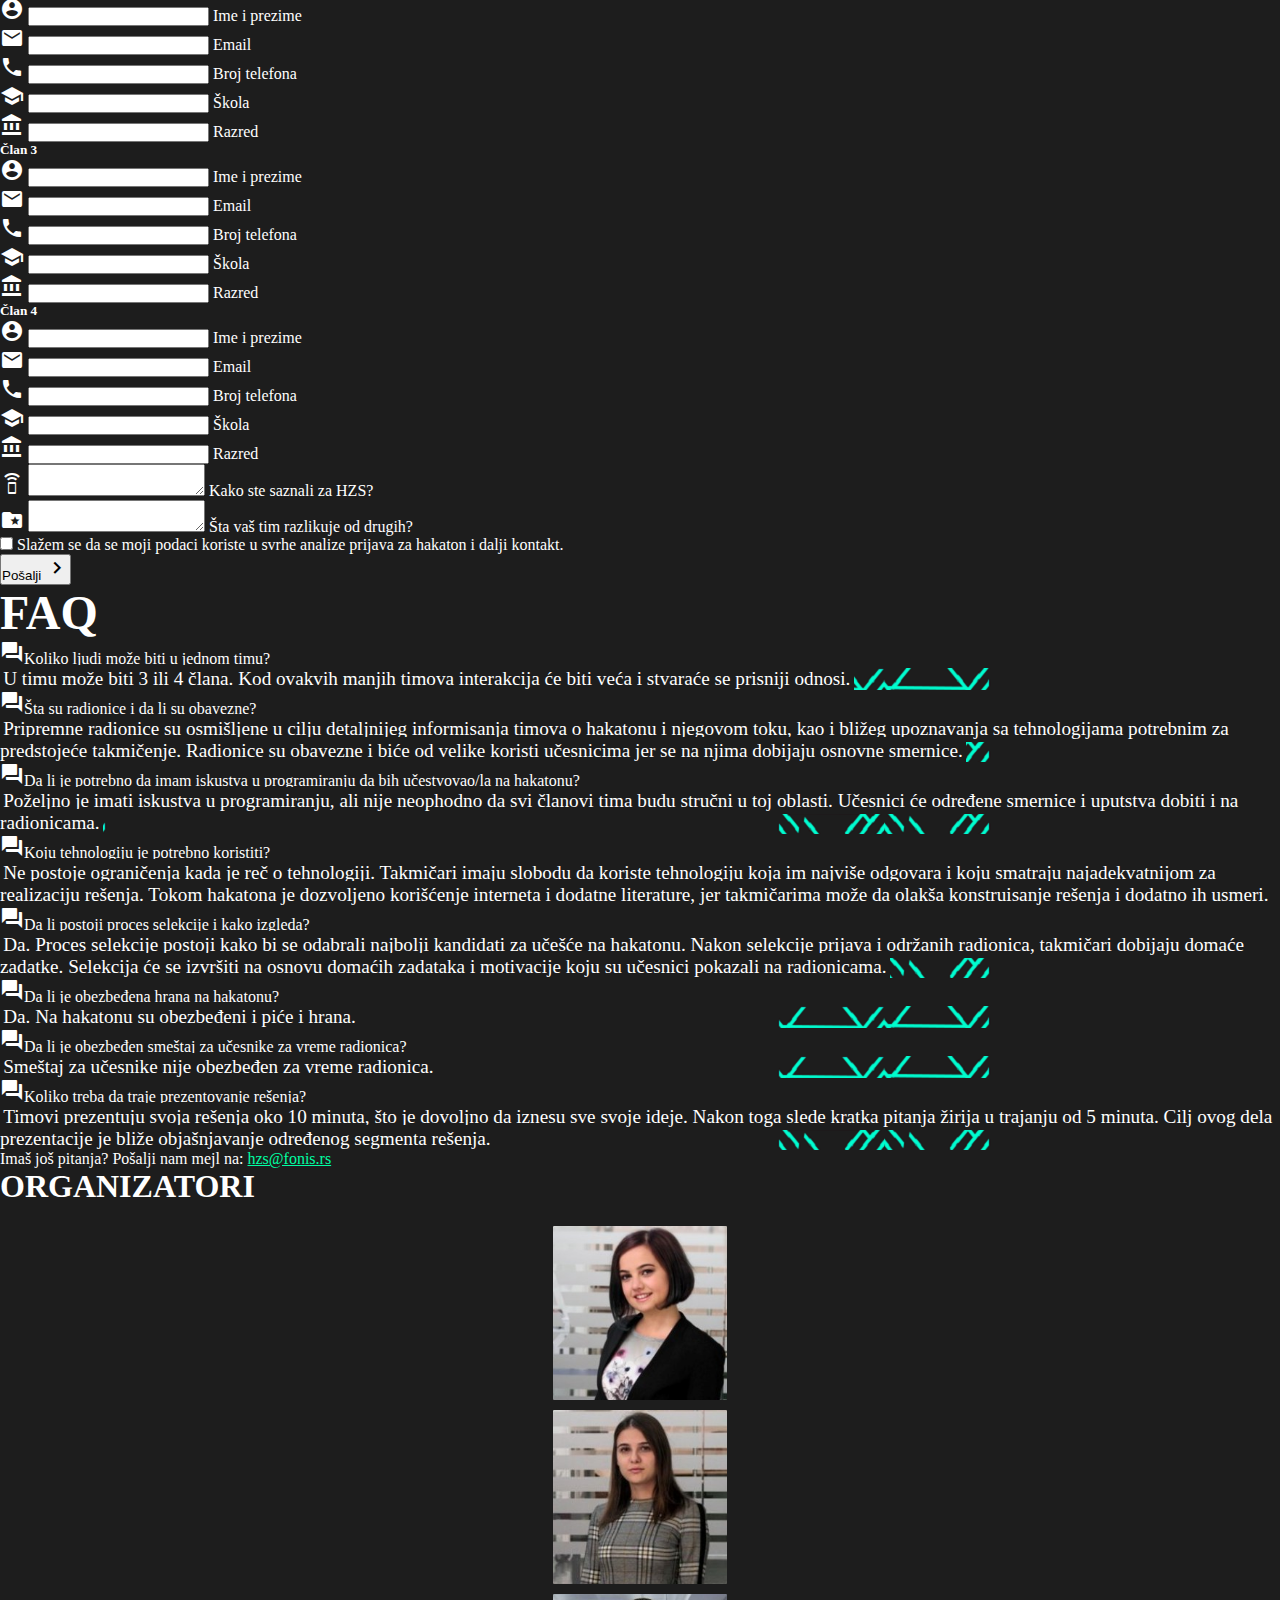
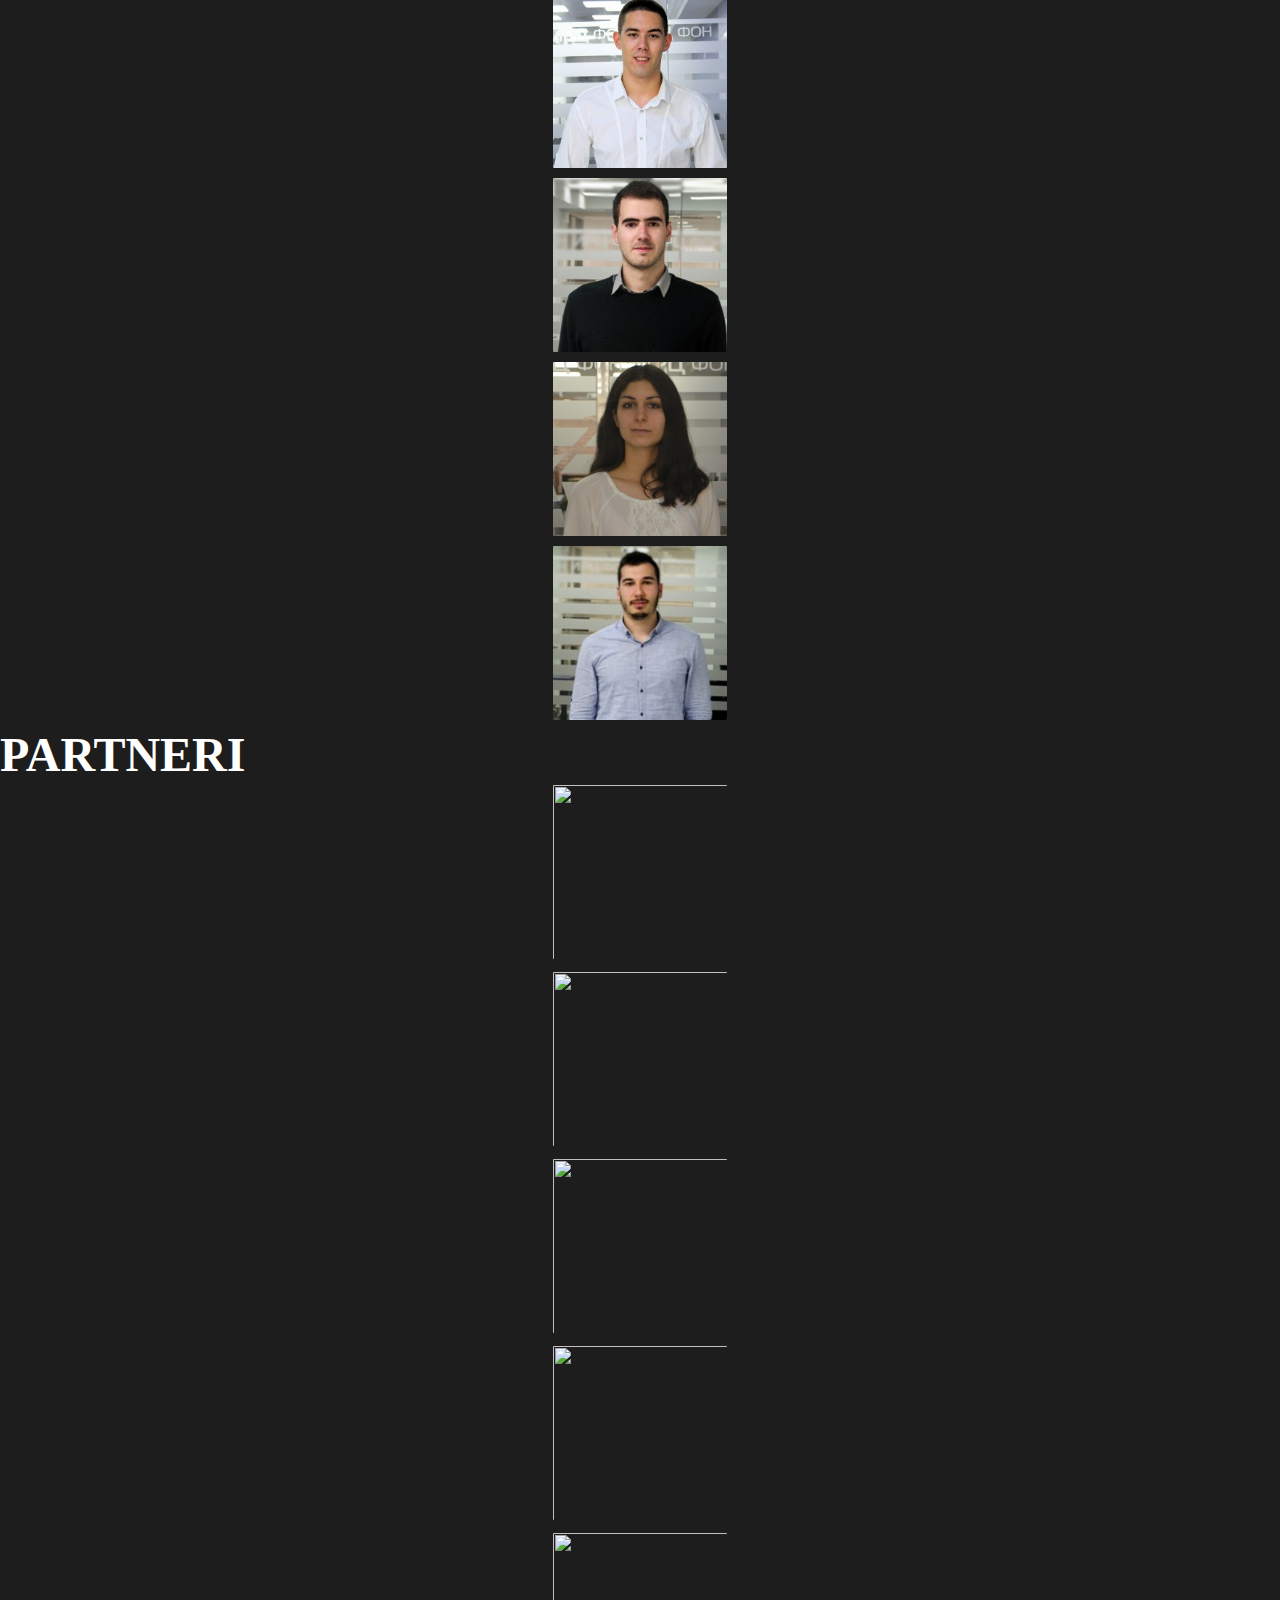
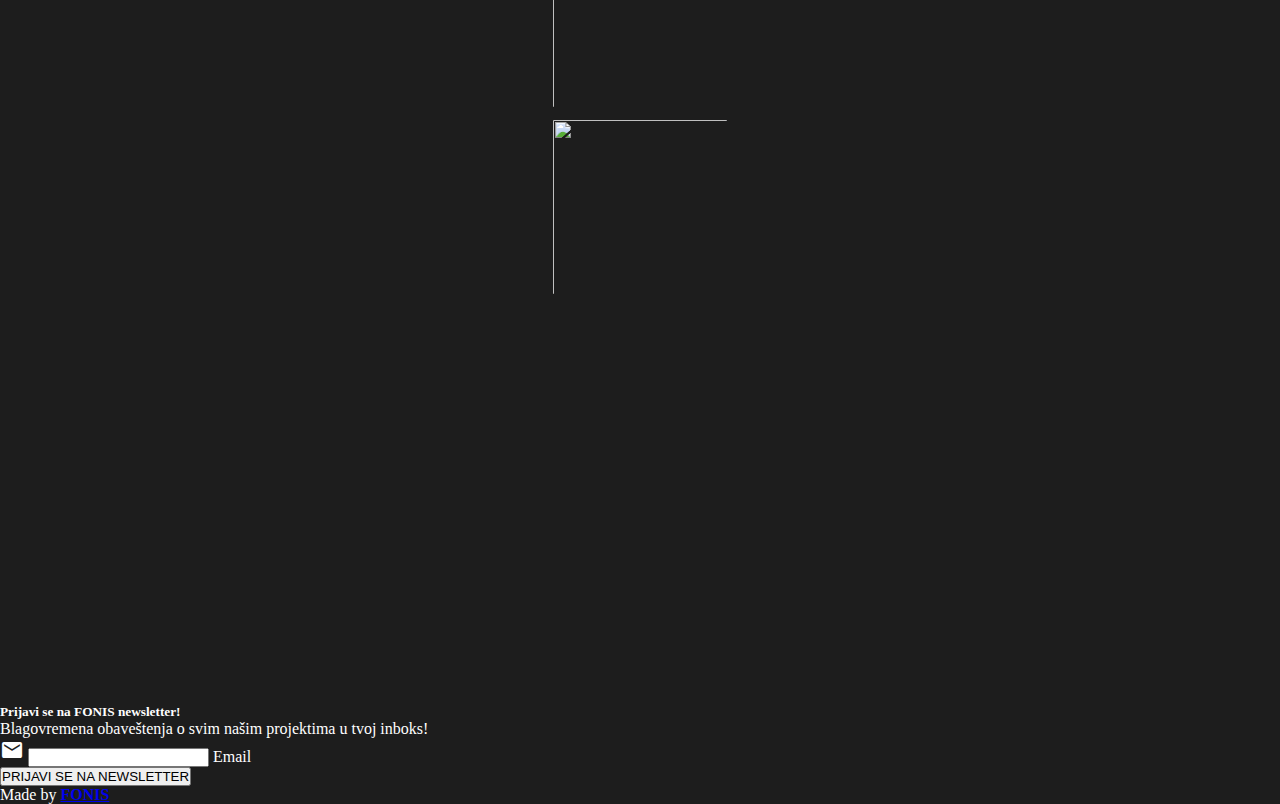
==== commit f0cf6167: "partneri, faq" ====
--- a/index.html
+++ b/index.html
@@ -24,6 +24,12 @@
         <div class="navbar-fixed">
             <nav class="accent-4" role="navigation">
                 <div class="nav-wrapper">
+                    <ul class="left hide-on-med-and-down">
+                        <li>
+                            <a href="http://www.fonis.rs"><img src="img/fonislogo.png" alt="FONIS" class="fonis-logo"></a>
+                        </li>
+                    </ul>    
+                        
                     <ul class="right hide-on-med-and-down">
                         <li>
                             <a href="#OHAKATONU">O hakatonu</a>
@@ -104,15 +110,12 @@
                         <h5 class="center">Šta je to hakaton?</h5>
 
                         <p class="light center pad-bot-2 card-text">Hakaton je takmičenje u kome programeri, grafički
-                            dizajneri, menadžeri, i stručnjaci ili entuzijasti za IT
-                            razmenjuju ideje i kreiraju softverska rešenja za neki zadati problem. Takmičenje može
-                            trajati nekoliko časova ili nekoliko dana.
-                            <br>
-                            Cilj hakatona je da se kroz opuštenu atmosferu, korišćenjem modernih tehnologija i uz
-                            optimalne uslove rada razviju najbolja
-                            rešenja, a istovremeno i prenesu znanja i iskustva između učesnika.
-                            <br>
-                            Na kraju hakatona, učesnici
+                            dizajneri, menadžeri, i stručnjaci ili entuzijasti za IT razmenjuju ideje i kreiraju softverska 
+                            rešenja za neki zadati problem. 
+                            <br>Takmičenje može trajati nekoliko časova ili nekoliko dana. 
+                            <br>Cilj hakatona je da se kroz opuštenu 
+                            atmosferu, korišćenjem modernih tehnologija i uz optimalne uslove rada razviju najbolja
+                            rešenja, a istovremeno i prenesu znanja i iskustva između učesnika. Na kraju hakatona, učesnici
                             prezentuju svoja rešenja.</p>
                     </div>
                 </div>
@@ -127,13 +130,10 @@
                         <h5 class="center">Šta je HZS?</h5>
 
                         <p class="light center pad-bot-2 card-text">Hakaton za srednjoškolce je projekat koji prvi put
-                            organizuje udruženje studenata informatike FONIS.
-                            Reč je o 24-časovnom takmičenju u formiranju rešenja za zadati problem i
+                            organizuje udruženje studenata informatike FONIS.Reč je o 24-časovnom takmičenju u formiranju rešenja za zadati problem i
                             prezentovanje istih pred stručnim žirijem. 
-                            <br>Hakatonu prethode radionice radi bližeg upoznavanja sa tehnologijama koje će
-                            biti potrebne za takmičenje, a na samom hakatonu će timovima biti na raspolaganju pomoć
-                            mentora. 
-                            <br>Učеsnici će moći da
+                            <br>Hakatonu prethode radionice radi bližeg upoznavanja sa tehnologijama koje će biti potrebne za 
+                            takmičenje, a na samom hakatonu će timovima biti na raspolaganju pomoć mentora. Učеsnici će moći da
                             steknu nova znanja u oblasti IT-a, razviju timski duh i dobro se zabave.
                         </p>
                     </div>
@@ -432,7 +432,7 @@
                 <div class="collapsible-header">
                     <i class="material-icons">question_answer</i>Koliko ljudi može biti u jednom timu?</div>
                 <div class="collapsible-body">
-                    <span id="faq-text"> U timu može biti isključivo 4 člana. Članovi ovakvog tima će biti složniji,
+                    <span id="faq-text"> U timu može biti 3 ili 4 člana. Kod ovakvih manjih timova
                         interakcija će biti veća i stvaraće se prisniji odnosi.</span>
                 </div>
             </li>
@@ -441,21 +441,12 @@
                     <i class="material-icons">question_answer</i>Šta su radionice i da li su obavezne?</div>
                 <div class="collapsible-body">
                     <span id="faq-text">Pripremne radionice su osmišljene u cilju detaljnijeg informisanja timova o
-                        hakatonu i njegovom toku,
-                        kao i bližeg upoznavanja sa tehnologijama potrebnim za predstojeće takmičenje.
+                        hakatonu i njegovom toku, kao i bližeg upoznavanja sa tehnologijama potrebnim za predstojeće takmičenje.
                         Radionice su obavezne i biće od velike koristi učesnicima jer se na njima dobijaju osnovne
                         smernice.
                     </span>
                 </div>
-            </li>
-
-            <li>
-                <div class="collapsible-header">
-                    <i class="material-icons">question_answer</i>Da li su radionice obavezne? </div>
-                <div class="collapsible-body">
-                    <span id="faq-text">Da, radionice su obavezne.</span>
-                </div>
-            </li>
+            </li>            
             <li>
                 <div class="collapsible-header">
                     <i class="material-icons">question_answer</i>Da li je potrebno da imam iskustva u programiranju da
@@ -485,7 +476,7 @@
                 <div class="collapsible-body">
                     <span id="faq-text">Da. Proces selekcije postoji kako bi se odabrali najbolji kandidati za učešće
                         na hakatonu.
-                        Nakon održanih radionica, takmičari dobijaju domaće zadatke.
+                        Nakon selekcije prijava i održanih radionica, takmičari dobijaju domaće zadatke.
                         Selekcija će se izvršiti na osnovu domaćih zadataka i motivacije koju su učesnici pokazali na
                         radionicama.
                     </span>
@@ -627,78 +618,54 @@
         <h3 style="font-size: 3rem;">PARTNERI</h3>
 
         <div class="row">
-
-            <div class="col s6 m6 l4" id="blur1">
-                <img src="https://via.placeholder.com/240x240" class="sponzor-logo materialbox responsive-img card ">
-                <a href="#">
-                    <h5>Company
-                        <br> Name</h5>
-                </a>
-            </div>
-
-            <div class="col s6 m6 l4" id="blur1">
+            <div class="col s12 m6 l4" id="blur1">
+                <img src="img/fonis.png" class="sponzor-logo materialbox responsive-img card">
+                <a href="http://www.fonis.rs">
+                    <h5>FONIS</h5>
+                    <i class="material-icons">fast_forward</i>
+                </a>
+            </div>
+        
+            <div class="col s12 m6 l4" id="blur1">
+                <img src="img/fonlogo.png" class="sponzor-logo materialbox responsive-img card ">
+                <a href="http://www.fon.bg.ac.rs">
+                    <h5>FON</h5>
+                    <i class="material-icons">fast_forward</i>
+                </a>
+            </div>
+        
+            <div class="col s12 m6 l4" id="blur1">
+                <img src="img/guarana.png" class="sponzor-logo materialbox responsive-img card">
+                <a href="https://www.guarana.rs/">
+                    <h5>Guarana</h5>
+                    <i class="material-icons">fast_forward</i>
+                </a>
+            </div>
+        
+            <div class="col s12 m6 l4" id="blur1">
+                <img src="img/yolobooklogo.png" class="sponzor-logo materialbox responsive-img card">
+                <a href="http://www.yolobook.rs">
+                    <h5>YoloBook</h5>
+                    <i class="material-icons">fast_forward</i>
+                </a>
+            </div>
+        
+            <div class="col s12 m6 l4" id="blur1">
                 <img src="https://via.placeholder.com/240x240" class="sponzor-logo materialbox responsive-img card">
-                <a href="#">
-                    <h5>Company
-                        <br> Name</h5>
-                </a>
-            </div>
-
-            <div class="col s6 m6 l4" id="blur1">
+                <a href="http://guarana.rs">
+                    <h5>Guarana</h5>
+                    <i class="material-icons">fast_forward</i>
+                </a>
+            </div>
+        
+            <div class="col s12 m6 l4" id="blur1">
                 <img src="https://via.placeholder.com/240x240" class="sponzor-logo materialbox responsive-img card">
-                <a href="#">
-                    <h5>Company
-                        <br> Name</h5>
-                </a>
-            </div>
-
-            <div class="col s6 m6 l4" id="blur1">
-                <img src="https://via.placeholder.com/240x240" class="sponzor-logo materialbox responsive-img card">
-                <a href="#">
-                    <h5>Company
-                        <br> Name</h5>
-                </a>
-            </div>
-
-            <div class="col s6 m6 l4" id="blur1">
-                <img src="https://via.placeholder.com/240x240" class="sponzor-logo materialbox responsive-img card">
-                <a href="#">
-                    <h5>Company
-                        <br> Name</h5>
-                </a>
-            </div>
-
-            <div class="col s6 m6 l4" id="blur1">
-                <img src="https://via.placeholder.com/240x240" class="sponzor-logo materialbox responsive-img card">
-                <a href="#">
-                    <h5>Company
-                        <br> Name</h5>
-                </a>
-            </div>
-
-            <div class="col s6 m6 l4" id="blur1">
-                <img src="https://via.placeholder.com/240x240" class="sponzor-logo materialbox responsive-img card">
-                <a href="#">
-                    <h5>Company
-                        <br> Name</h5>
-                </a>
-            </div>
-
-            <div class="col s6 m6 l4" id="blur1">
-                <img src="https://via.placeholder.com/240x240" class="sponzor-logo materialbox responsive-img card">
-                <a href="#">
-                    <h5>Company
-                        <br> Name</h5>
-                </a>
-            </div>
-
-            <div class="col s12 m12 l4" id="blur1">
-                <img src="https://via.placeholder.com/240x240" class="sponzor-logo materialbox responsive-img card">
-                <a href="#">
-                    <h5>Company
-                        <br> Name</h5>
-                </a>
-            </div>
+                <a href="http://guarana.rs">
+                    <h5>Guarana</h5>
+                    <i class="material-icons">fast_forward</i>
+                </a>
+            </div>    
+                        
         </div>
     </section>
 
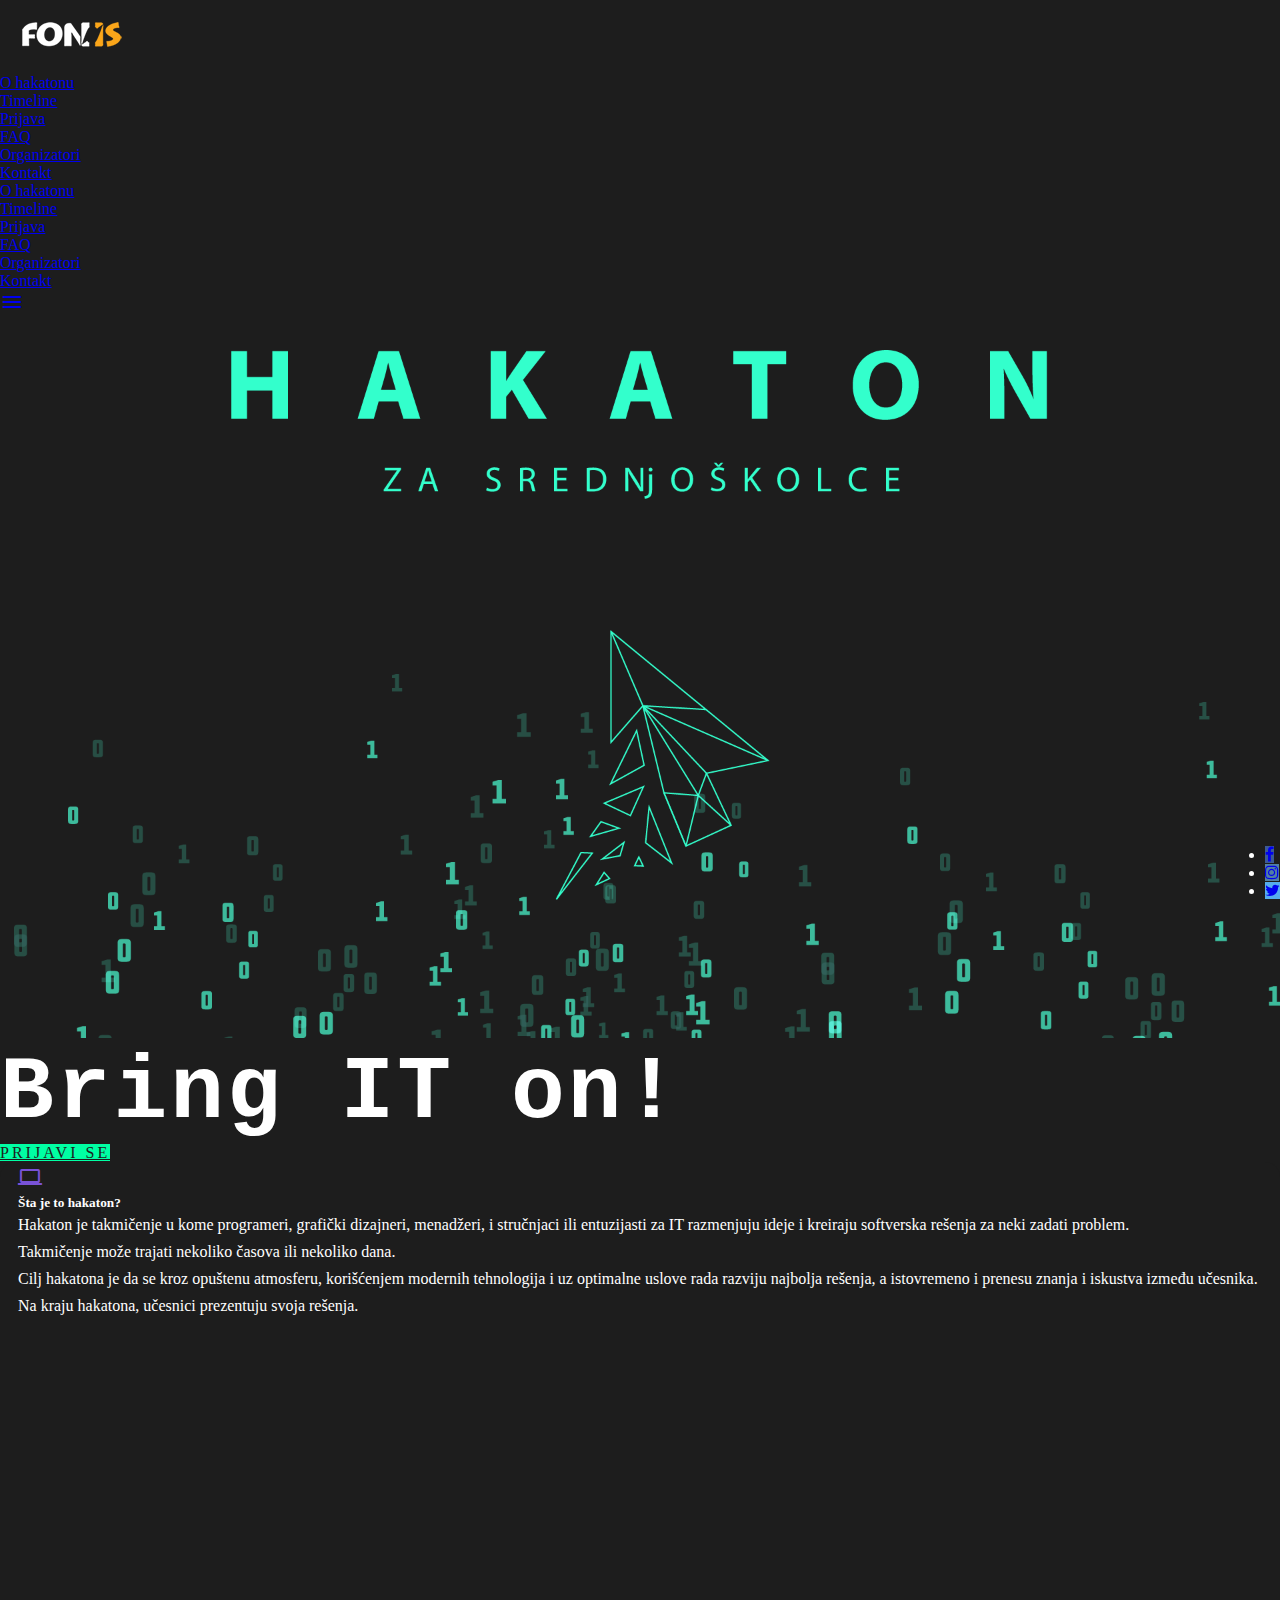
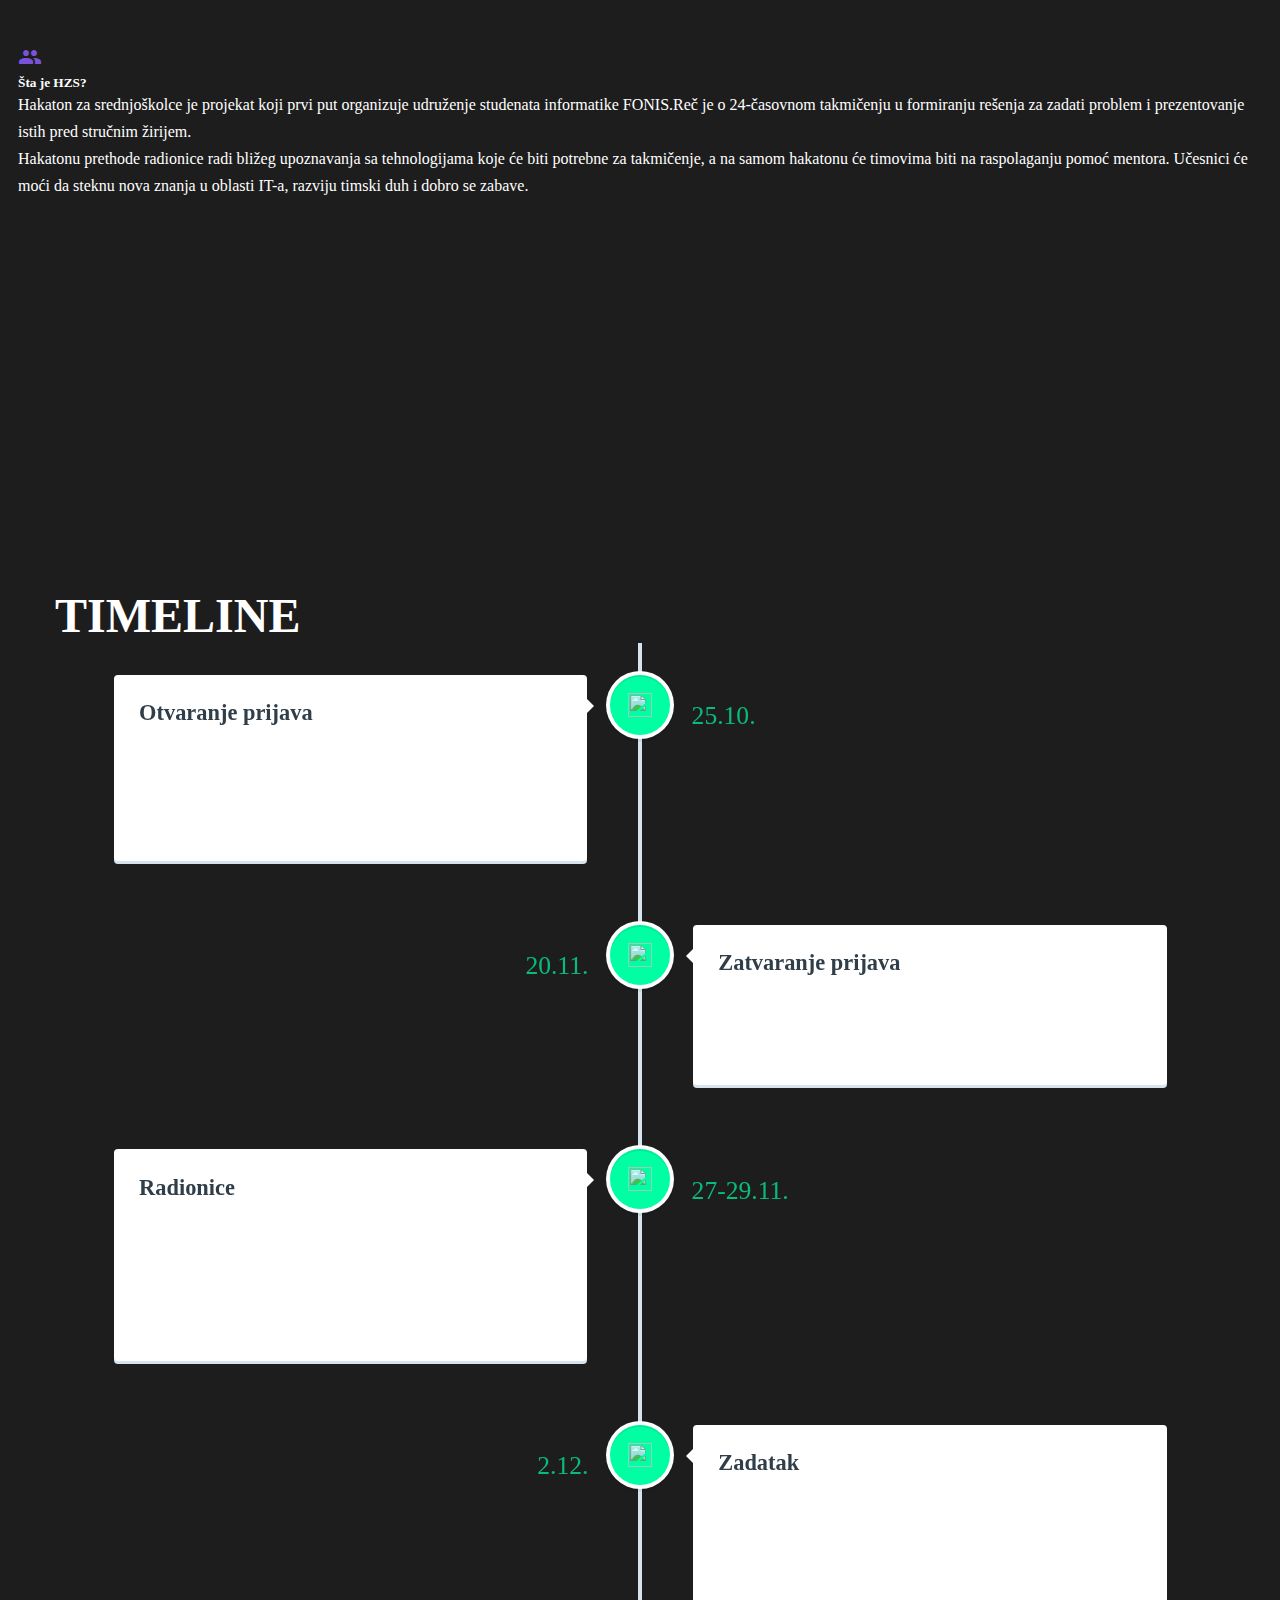
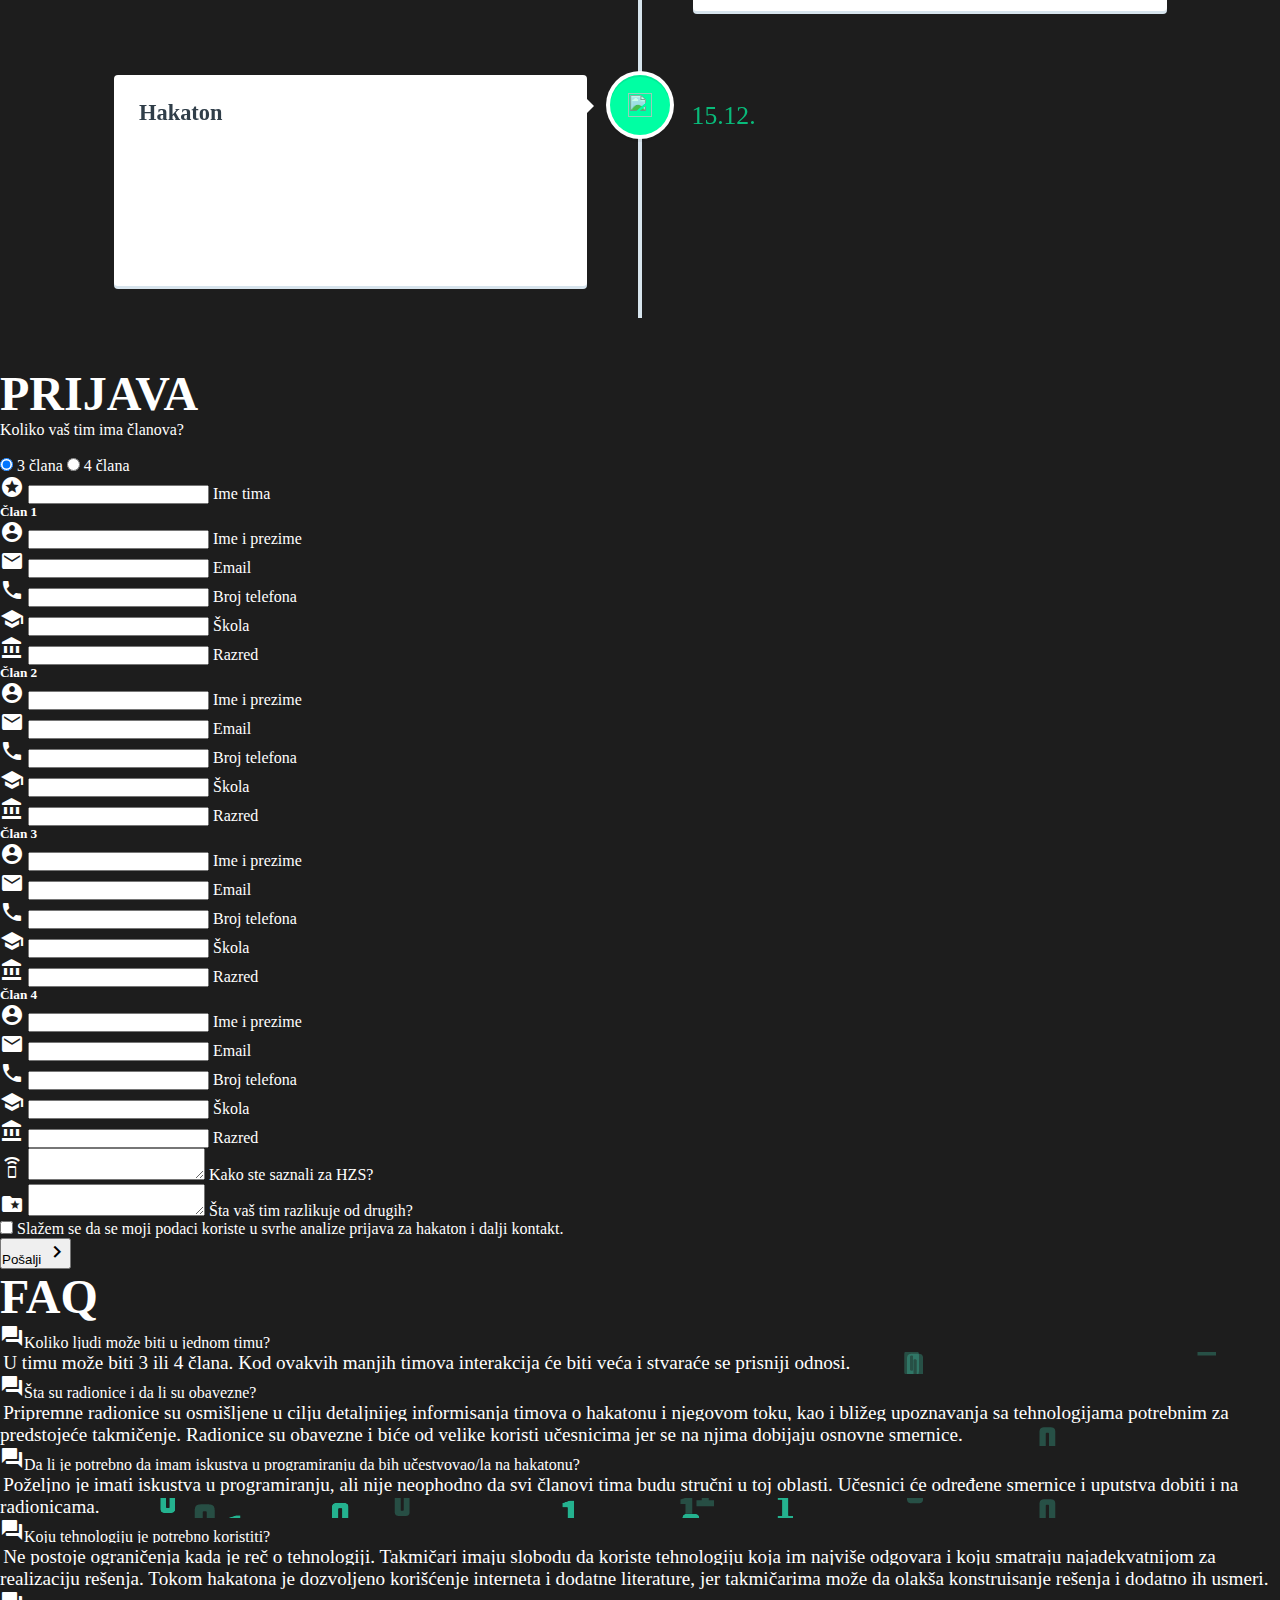
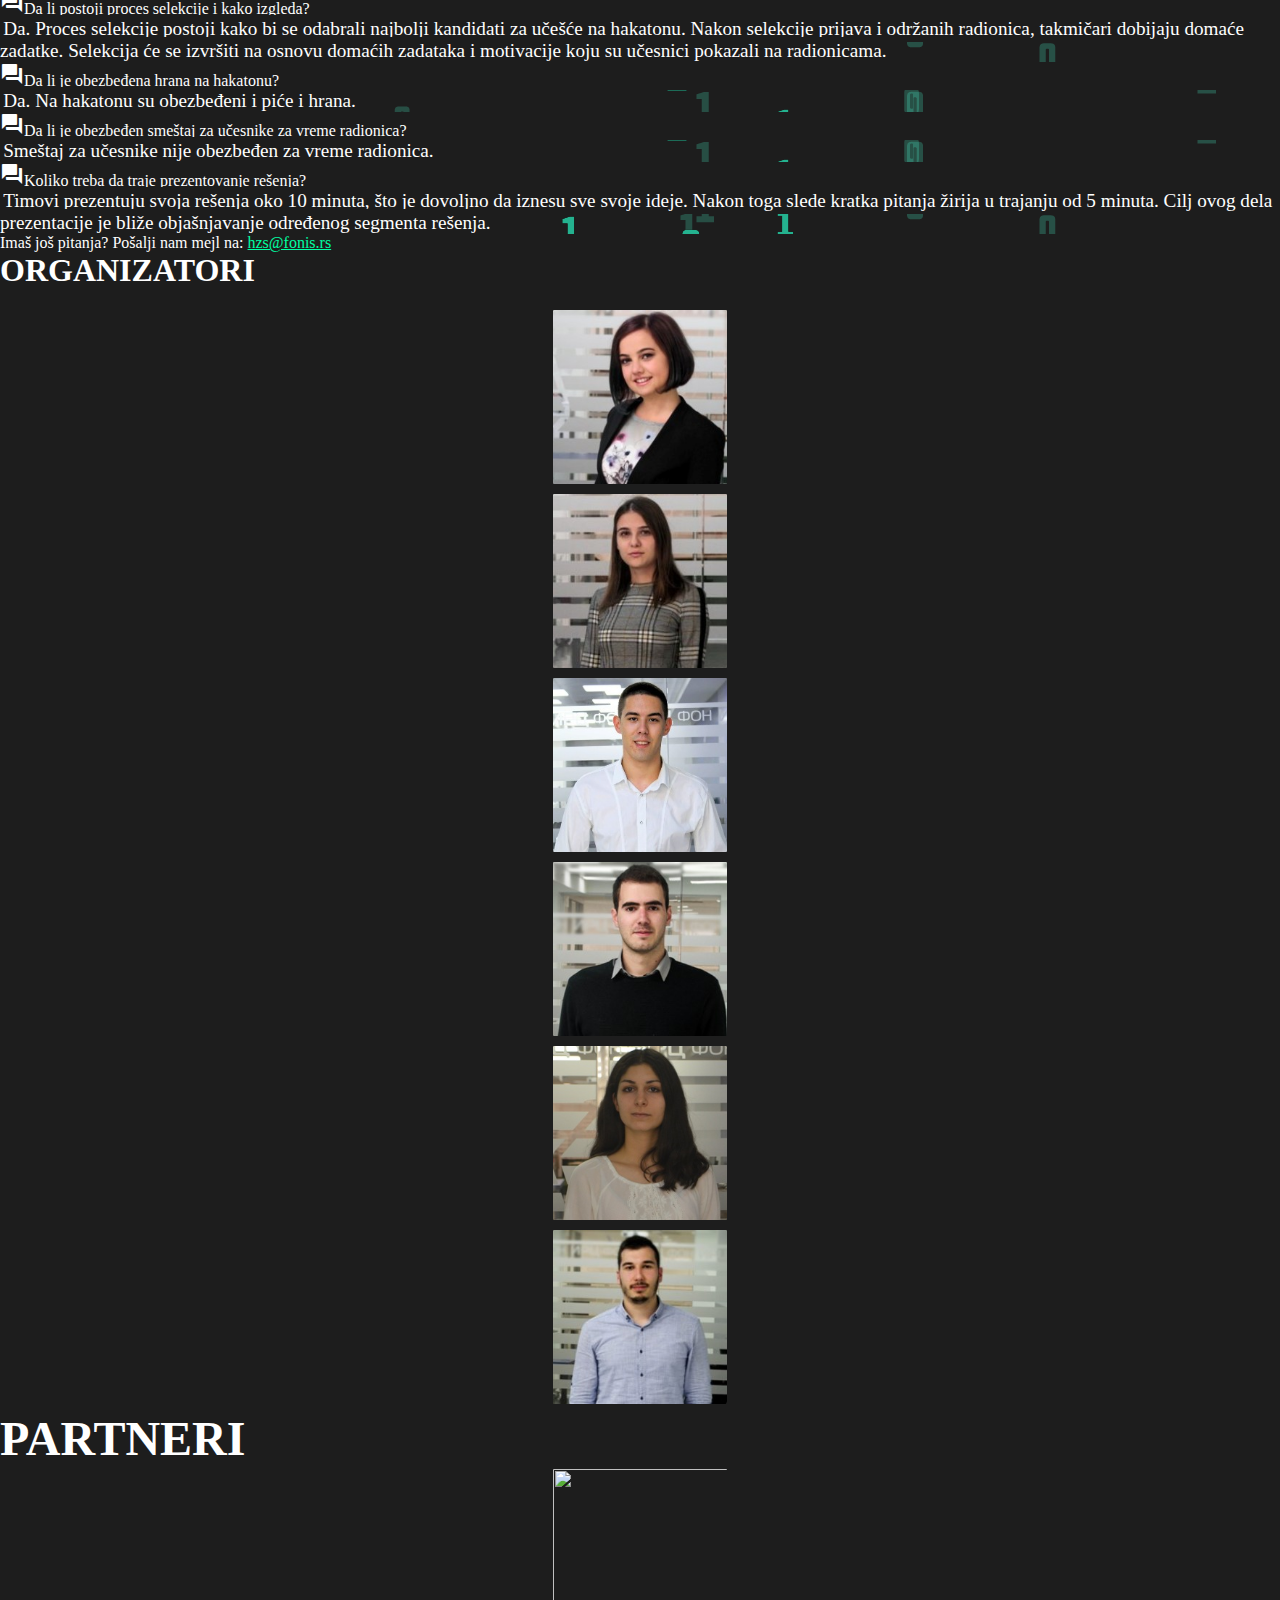
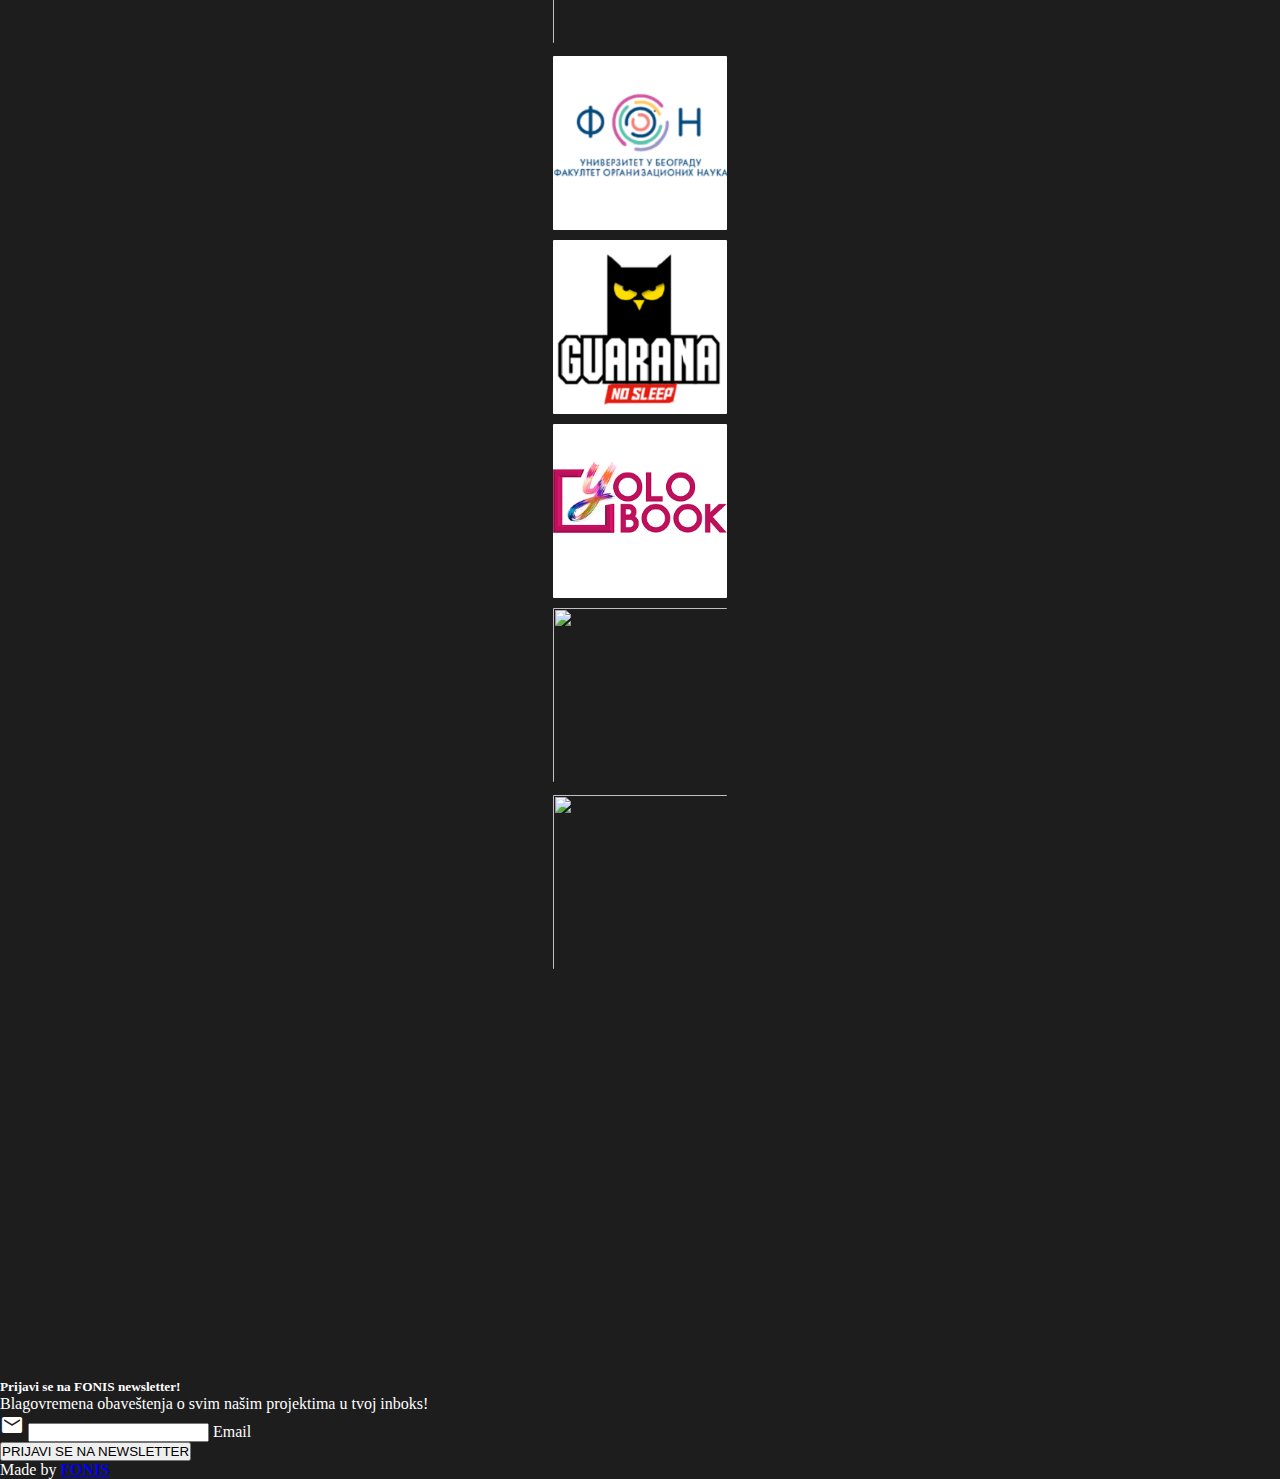
==== commit 4eb01b52: "Prijava" ====
--- a/index.html
+++ b/index.html
@@ -28,8 +28,8 @@
                         <li>
                             <a href="http://www.fonis.rs"><img src="img/fonislogo.png" alt="FONIS" class="fonis-logo"></a>
                         </li>
-                    </ul>    
-                        
+                    </ul>
+
                     <ul class="right hide-on-med-and-down">
                         <li>
                             <a href="#OHAKATONU">O hakatonu</a>
@@ -110,12 +110,14 @@
                         <h5 class="center">Šta je to hakaton?</h5>
 
                         <p class="light center pad-bot-2 card-text">Hakaton je takmičenje u kome programeri, grafički
-                            dizajneri, menadžeri, i stručnjaci ili entuzijasti za IT razmenjuju ideje i kreiraju softverska 
-                            rešenja za neki zadati problem. 
-                            <br>Takmičenje može trajati nekoliko časova ili nekoliko dana. 
-                            <br>Cilj hakatona je da se kroz opuštenu 
+                            dizajneri, menadžeri, i stručnjaci ili entuzijasti za IT razmenjuju ideje i kreiraju
+                            softverska
+                            rešenja za neki zadati problem.
+                            <br>Takmičenje može trajati nekoliko časova ili nekoliko dana.
+                            <br>Cilj hakatona je da se kroz opuštenu
                             atmosferu, korišćenjem modernih tehnologija i uz optimalne uslove rada razviju najbolja
-                            rešenja, a istovremeno i prenesu znanja i iskustva između učesnika. Na kraju hakatona, učesnici
+                            rešenja, a istovremeno i prenesu znanja i iskustva između učesnika. Na kraju hakatona,
+                            učesnici
                             prezentuju svoja rešenja.</p>
                     </div>
                 </div>
@@ -130,10 +132,13 @@
                         <h5 class="center">Šta je HZS?</h5>
 
                         <p class="light center pad-bot-2 card-text">Hakaton za srednjoškolce je projekat koji prvi put
-                            organizuje udruženje studenata informatike FONIS.Reč je o 24-časovnom takmičenju u formiranju rešenja za zadati problem i
-                            prezentovanje istih pred stručnim žirijem. 
-                            <br>Hakatonu prethode radionice radi bližeg upoznavanja sa tehnologijama koje će biti potrebne za 
-                            takmičenje, a na samom hakatonu će timovima biti na raspolaganju pomoć mentora. Učеsnici će moći da
+                            organizuje udruženje studenata informatike FONIS.Reč je o 24-časovnom takmičenju u
+                            formiranju rešenja za zadati problem i
+                            prezentovanje istih pred stručnim žirijem.
+                            <br>Hakatonu prethode radionice radi bližeg upoznavanja sa tehnologijama koje će biti
+                            potrebne za
+                            takmičenje, a na samom hakatonu će timovima biti na raspolaganju pomoć mentora. Učеsnici će
+                            moći da
                             steknu nova znanja u oblasti IT-a, razviju timski duh i dobro se zabave.
                         </p>
                     </div>
@@ -156,7 +161,8 @@
 
                 <div class="cd-timeline__content js-cd-content">
                     <h2 id="radionice-naziv">Otvaranje prijava</h2>
-                    <p class="black-text radionice-text">Prijave će biti otvorene 25.10.2018. Mogu se prijaviti timovi od 3 ili 4 člana, a formu koju je potrebno popuniti možete naći u nastavku.</p>
+                    <p class="black-text radionice-text">Prijave će biti otvorene 25.10.2018. Mogu se prijaviti timovi
+                        od 3 ili 4 člana, a formu koju je potrebno popuniti možete naći u nastavku.</p>
                     <span class="cd-timeline__date">25.10.</span>
                 </div>
                 <!-- cd-timeline__content -->
@@ -171,7 +177,8 @@
 
                 <div class="cd-timeline__content js-cd-content">
                     <h2 id="radionice-naziv">Zatvaranje prijava</h2>
-                    <p class="black-text radionice-text"> Datum zatvaranja prijava je 20.11.2018. Požurite i na vreme zauzmite svoje mesto. </p>
+                    <p class="black-text radionice-text"> Datum zatvaranja prijava je 20.11.2018. Požurite i na vreme
+                        zauzmite svoje mesto. </p>
                     <span class="cd-timeline__date">20.11.</span>
                 </div>
                 <!-- cd-timeline__content -->
@@ -186,7 +193,9 @@
 
                 <div class="cd-timeline__content js-cd-content">
                     <h2 id="radionice-naziv">Radionice</h2>
-                    <p class="black-text radionice-text">Radionice buduće učesnike hakatona upoznaju sa tehnologijama koja će se koristiti i prisustvo na njima je obavezno. U periodu od 27.11. do 29.11.2018. čekamo vas na Fakultetu organizacionih nauka!
+                    <p class="black-text radionice-text">Radionice buduće učesnike hakatona upoznaju sa tehnologijama
+                        koja će se koristiti i prisustvo na njima je obavezno. U periodu od 27.11. do 29.11.2018.
+                        čekamo vas na Fakultetu organizacionih nauka!
                     </p>
                     <span class="cd-timeline__date">27-29.11.</span>
                 </div>
@@ -202,7 +211,9 @@
 
                 <div class="cd-timeline__content js-cd-content">
                     <h2 id="radionice-naziv">Zadatak</h2>
-                    <p class="black-text radionice-text">Po završetku radionica stečeno znanje učesnika biće testirano kroz domaći zadatak. Selekcija za hakaton zavisiće od uspešnosti određenog domaćeg zadatka, ali i motivacije koju timovi pokažu!</p>
+                    <p class="black-text radionice-text">Po završetku radionica stečeno znanje učesnika biće testirano
+                        kroz domaći zadatak. Selekcija za hakaton zavisiće od uspešnosti određenog domaćeg zadatka, ali
+                        i motivacije koju timovi pokažu!</p>
                     <span class="cd-timeline__date">2.12.</span>
                 </div>
                 <!-- cd-timeline__content -->
@@ -217,7 +228,9 @@
 
                 <div class="cd-timeline__content js-cd-content">
                     <h2 id="radionice-naziv">Hakaton</h2>
-                    <p class="black-text radionice-text">Hakaton će se održati 15.12.2018. sa početkom u 18h. U naredna 24 sata timovi će raditi na rešenjima za zadati problem i boriti se svojim idejama za titulu pobednika prvog hakatona za srednjoškolce! </p>
+                    <p class="black-text radionice-text">Hakaton će se održati 15.12.2018. sa početkom u 18h. U naredna
+                        24 sata timovi će raditi na rešenjima za zadati problem i boriti se svojim idejama za titulu
+                        pobednika prvog hakatona za srednjoškolce! </p>
                     <span class="cd-timeline__date">15.12.</span>
                 </div>
                 <!-- cd-timeline__content -->
@@ -233,6 +246,15 @@
     <section class="container section scrollspy row" id="PRIJAVA">
         <h3 style="font-size: 3rem;" id="zafokus">PRIJAVA</h3>
         <form class="col s12" name="submit-to-google-sheet" id="formaprijava">
+               <p id="clanovi">Koliko vaš tim ima članova?</p> <br/>
+            <label>
+                <input class="with-gap" name="group1" type="radio" id="radio3" checked="checked" />
+                <span class="radio-text">3 člana</span>
+            </label>
+            <label>
+                <input class="with-gap" name="group1" type="radio" id="radio4"/>
+                <span class="radio-text">4 člana</span>
+            </label>
 
             <div class="row">
                 <div class="input-field col s12">
@@ -356,18 +378,18 @@
                 <div class="col s4"></div>
             </div>
 
-            <div class="row">
+            <div class="row probablur" id="testtest">
                 <h5>Član 4</h5>
                 <div class="input-field col s12 m6 l6">
                     <i class="material-icons prefix">account_circle</i>
-                    <input name="firstName4" id="firstName4" type="text" class="validate" required>
+                    <input name="firstName4" id="firstName4" type="text" class="validate">
                     <label for="firstName4">Ime i prezime</label>
                 </div>
 
                 <div class="row">
                     <div class="input-field col s12 m6 l6">
                         <i class="material-icons prefix">email</i>
-                        <input name="email4" id="email4" type="email" class="validate" required>
+                        <input name="email4" id="email4" type="email" class="validate">
                         <label for="email4">Email</label>
                         <span class="helper-text" data-error="greška" data-success="uspešno"></span>
                     </div>
@@ -375,20 +397,20 @@
 
                 <div class="input-field col s12 m6 l6">
                     <i class="material-icons prefix">phone</i>
-                    <input name="number4" id="number4" type="text" class="validate" required>
+                    <input name="number4" id="number4" type="text" class="validate">
                     <label for="number4">Broj telefona</label>
                 </div>
 
                 <div class="input-field col s12 m6 l6">
                     <i class="material-icons prefix">school</i>
-                    <input name="skola4" id="skola4" type="text" class="validate" required>
+                    <input name="skola4" id="skola4" type="text" class="validate">
                     <label for="skola4">Škola</label>
                 </div>
 
                 <div class="col s4"></div>
                 <div class="input-field col s12 m4 l4">
                     <i class="material-icons prefix">account_balance</i>
-                    <input name="razred4" id="razred4" type="text" class="validate" required>
+                    <input name="razred4" id="razred4" type="text" class="validate">
                     <label for="razred4">Razred</label>
                 </div>
                 <div class="col s4"></div>
@@ -441,12 +463,13 @@
                     <i class="material-icons">question_answer</i>Šta su radionice i da li su obavezne?</div>
                 <div class="collapsible-body">
                     <span id="faq-text">Pripremne radionice su osmišljene u cilju detaljnijeg informisanja timova o
-                        hakatonu i njegovom toku, kao i bližeg upoznavanja sa tehnologijama potrebnim za predstojeće takmičenje.
+                        hakatonu i njegovom toku, kao i bližeg upoznavanja sa tehnologijama potrebnim za predstojeće
+                        takmičenje.
                         Radionice su obavezne i biće od velike koristi učesnicima jer se na njima dobijaju osnovne
                         smernice.
                     </span>
                 </div>
-            </li>            
+            </li>
             <li>
                 <div class="collapsible-header">
                     <i class="material-icons">question_answer</i>Da li je potrebno da imam iskustva u programiranju da
@@ -548,7 +571,7 @@
                     <h6 style="font-size: 1rem;">
                         Jelica Stanojević
                     </h6>
-	    <div class="linkedin">
+                    <div class="linkedin">
                         <a href="https://www.linkedin.com/in/jelica-stanojević-98306a173/"><i class="fa fa-linkedin"></i></a>
                     </div>
                 </div>
@@ -625,7 +648,7 @@
                     <i class="material-icons">fast_forward</i>
                 </a>
             </div>
-        
+
             <div class="col s12 m6 l4" id="blur1">
                 <img src="img/fonlogo.png" class="sponzor-logo materialbox responsive-img card ">
                 <a href="http://www.fon.bg.ac.rs">
@@ -633,7 +656,7 @@
                     <i class="material-icons">fast_forward</i>
                 </a>
             </div>
-        
+
             <div class="col s12 m6 l4" id="blur1">
                 <img src="img/guarana.png" class="sponzor-logo materialbox responsive-img card">
                 <a href="https://www.guarana.rs/">
@@ -641,7 +664,7 @@
                     <i class="material-icons">fast_forward</i>
                 </a>
             </div>
-        
+
             <div class="col s12 m6 l4" id="blur1">
                 <img src="img/yolobooklogo.png" class="sponzor-logo materialbox responsive-img card">
                 <a href="http://www.yolobook.rs">
@@ -649,7 +672,7 @@
                     <i class="material-icons">fast_forward</i>
                 </a>
             </div>
-        
+
             <div class="col s12 m6 l4" id="blur1">
                 <img src="https://via.placeholder.com/240x240" class="sponzor-logo materialbox responsive-img card">
                 <a href="http://guarana.rs">
@@ -657,15 +680,15 @@
                     <i class="material-icons">fast_forward</i>
                 </a>
             </div>
-        
+
             <div class="col s12 m6 l4" id="blur1">
                 <img src="https://via.placeholder.com/240x240" class="sponzor-logo materialbox responsive-img card">
                 <a href="http://guarana.rs">
                     <h5>Guarana</h5>
                     <i class="material-icons">fast_forward</i>
                 </a>
-            </div>    
-                        
+            </div>
+
         </div>
     </section>
 
@@ -694,7 +717,7 @@
 
     </div>
 
-        <div id="map"></div>
+    <div id="map"></div>
 
 
     <footer id="KONTAKT" class="page-footer teal scrollspy">
--- a/css/index.css
+++ b/css/index.css
@@ -20,6 +20,10 @@
     /*border-bottom: 2px solid var(--neon-blue);*/
 }
 
+.fonis-logo {
+  margin: 1.4rem;
+}
+
 .glitchSlogan .slogan {
   outline: none;
   font-size: 7vw;
@@ -36,7 +40,7 @@
   display: inline-block;
 }
 
-@-webkit-keyframes cray {
+@keyframes cray {
   2% {
     font-weight: 180;
     font-style: italic;
@@ -44,13 +48,13 @@
     text-transform: none;
   }
   4% {
-    font-weight: 80;
-    font-style: italic;
-    text-decoration: underline;
-    text-transform: capitalize;
+    font-weight: 200;
+    font-style: normal;
+    text-decoration: none;
+    text-transform: none;
   }
   6% {
-    font-weight: 600;
+    font-weight: 200;
     font-style: normal;
     text-decoration: none;
     text-transform: none;
@@ -69,22 +73,22 @@
     text-transform: lowercase;
   }
   16% {
-    font-weight: 700;
-    font-style: normal;
-    text-decoration: none;
-    text-transform: lowercase;
+    font-weight: 200;
+    font-style: italic;
+    text-decoration: none;
+    text-transform: none;
   }
   
   22% {
-    font-weight: 600;
-    font-style: normal;
+    font-weight: 200;
+    font-style: italic;
     text-decoration: none;
     text-transform: none;
   }
   24% {
-    font-weight: 500;
-    font-style: italic;
-    text-decoration: line-through;
+    font-weight: 200;
+    font-style: italic;
+    text-decoration: none;
     text-transform: none;
   }
   26% {
@@ -120,35 +124,35 @@
   }
   
   44% {
-    font-weight: 400;
-    font-style: normal;
-    text-decoration: underline;
-    text-transform: capitalize;
+    font-weight: 700;
+    font-style: normal;
+    text-decoration: none;
+    text-transform: lowercase;
   }
   46% {
-    font-weight: 100;
-    font-style: normal;
-    text-decoration: line-through;
-    text-transform: none;
+    font-weight: 700;
+    font-style: normal;
+    text-decoration: none;
+    text-transform: lowercase;
   }
   48% {
-    font-weight: 200;
-    font-style: normal;
-    text-decoration: none;
-    text-transform: none;
+    font-weight: 700;
+    font-style: normal;
+    text-decoration: none;
+    text-transform: lowercase;
   }
   
   54% {
-    font-weight: 200;
-    font-style: normal;
-    text-decoration: none;
-    text-transform: none;
+    font-weight: 700;
+    font-style: normal;
+    text-decoration: none;
+    text-transform: lowercase;
   }
   56% {
     font-weight: 700;
     font-style: normal;
     text-decoration: none;
-    text-transform: none;
+    text-transform: lowercase;
   }
   58% {
     font-weight: 700;
@@ -170,27 +174,27 @@
     text-transform: capitalize;
   }
   68% {
-    font-weight: 700;
-    font-style: normal;
-    text-decoration: none;
-    text-transform: capitalize;
+    font-weight: 400;
+    font-style: italic;
+    text-decoration: none;
+    text-transform: none;
   }
   
   74% {
     font-weight: 400;
-    font-style: normal;
-    text-decoration: line-through;
+    font-style: italic;
+    text-decoration: none;
     text-transform: none;
   }
   76% {
-    font-weight: 500;
-    font-style: normal;
+    font-weight: 400;
+    font-style: italic;
     text-decoration: none;
     text-transform: none;
   }
   78% {
-    font-weight: 700;
-    font-style: normal;
+    font-weight: 400;
+    font-style: italic;
     text-decoration: none;
     text-transform: none;
   }
@@ -214,19 +218,20 @@
     text-transform: none;
   }
   90% {
-    font-weight: 500;
-    font-style: normal;
-    text-decoration: none;
-    text-transform: none;
-  }
-  92% {
     font-weight: 700;
     font-style: normal;
     text-decoration: underline;
     text-transform: none;
   }
-  
-  98% {
+
+  91% {
+    font-weight: 100;
+    font-style: normal;
+    text-decoration: none;
+    text-transform: lowercase;
+  }  
+
+  100% {
     font-weight: 100;
     font-style: normal;
     text-decoration: none;
@@ -313,7 +318,7 @@
 }
 
 .collapsible-body {
-    background-image: url("../img/noBlur.png");
+    background-image: url("../img/nuleIJedinice.png");
     background-repeat: cover;
     background-color: var(--black);
 }
@@ -401,10 +406,9 @@
   } */
 
   .glitchSlogan .slogan {
-    font-size: 9vw;
-  }
-  
-  
+    font-size: 10vw;
+  }
+    
   .card-styling {
     height: initial;
   }
@@ -445,7 +449,7 @@
 /* Small devices (portrait tablets and large phones, 600px and up) */
 @media only screen and (min-width: 600px) {
   .card-styling {
-    height: 42rem;;
+    height: 38rem;
   }
 
   h1 {
@@ -458,7 +462,7 @@
 /* Medium devices (landscape tablets, 768px and up) */
 @media only screen and (min-width: 768px) {
   .card-styling {
-    height: 35rem;;
+    height: 32rem;;
   }
 
 }
@@ -466,7 +470,7 @@
 /* Large devices (laptops/desktops, 992px and up) */
 @media only screen and (min-width: 992px) {
   .card-styling {
-    height: initial;
+    height: 32rem;
   }
 }
 
@@ -506,9 +510,6 @@
   }
   
   @media only screen and (min-width: 1170px) {
-    .card-styling {
-      height: 30rem;
-    }
     .cd-timeline {
       margin-top: 3em;
       margin-bottom: 3em;
@@ -678,9 +679,6 @@
   }
   
   @media only screen and (min-width: 768px) {
-    .card-styling {
-      height: initial;;
-    }
     .cd-timeline__content h2 {
       font-size: 2rem;
     }
